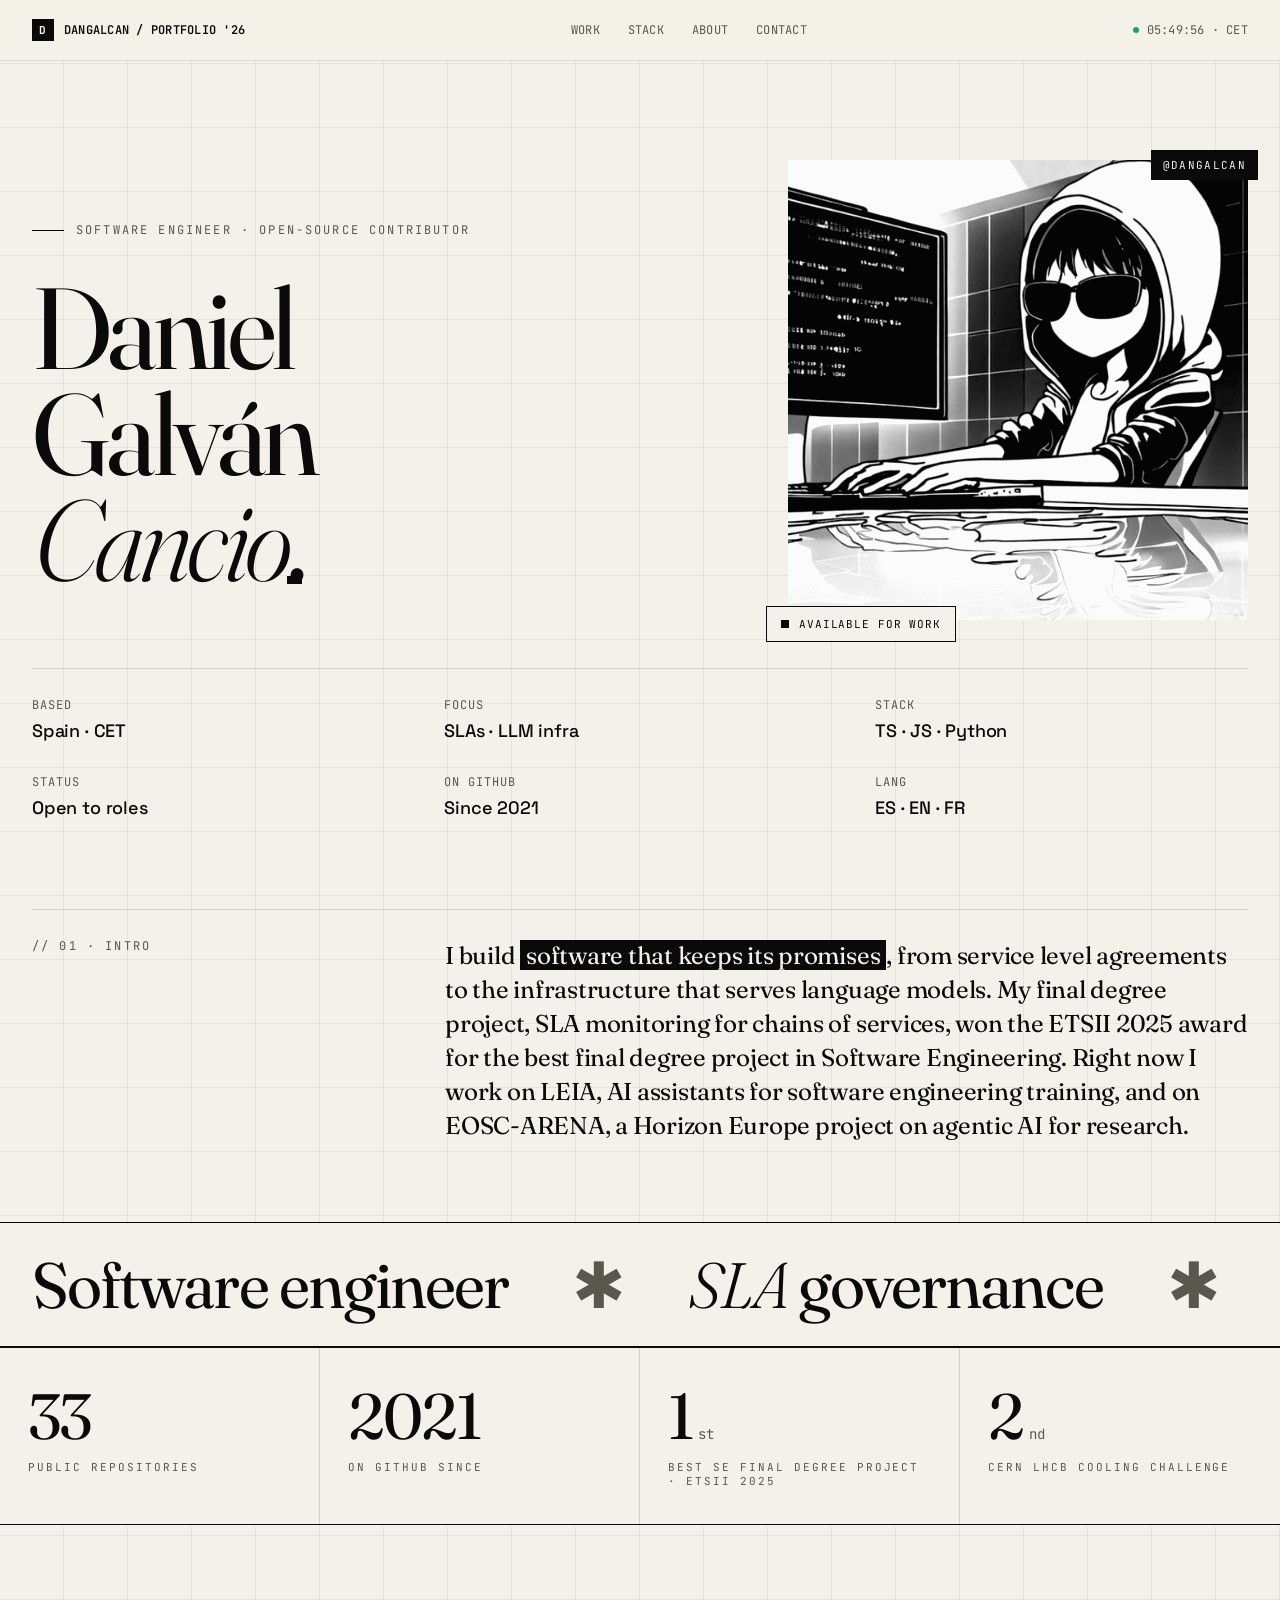
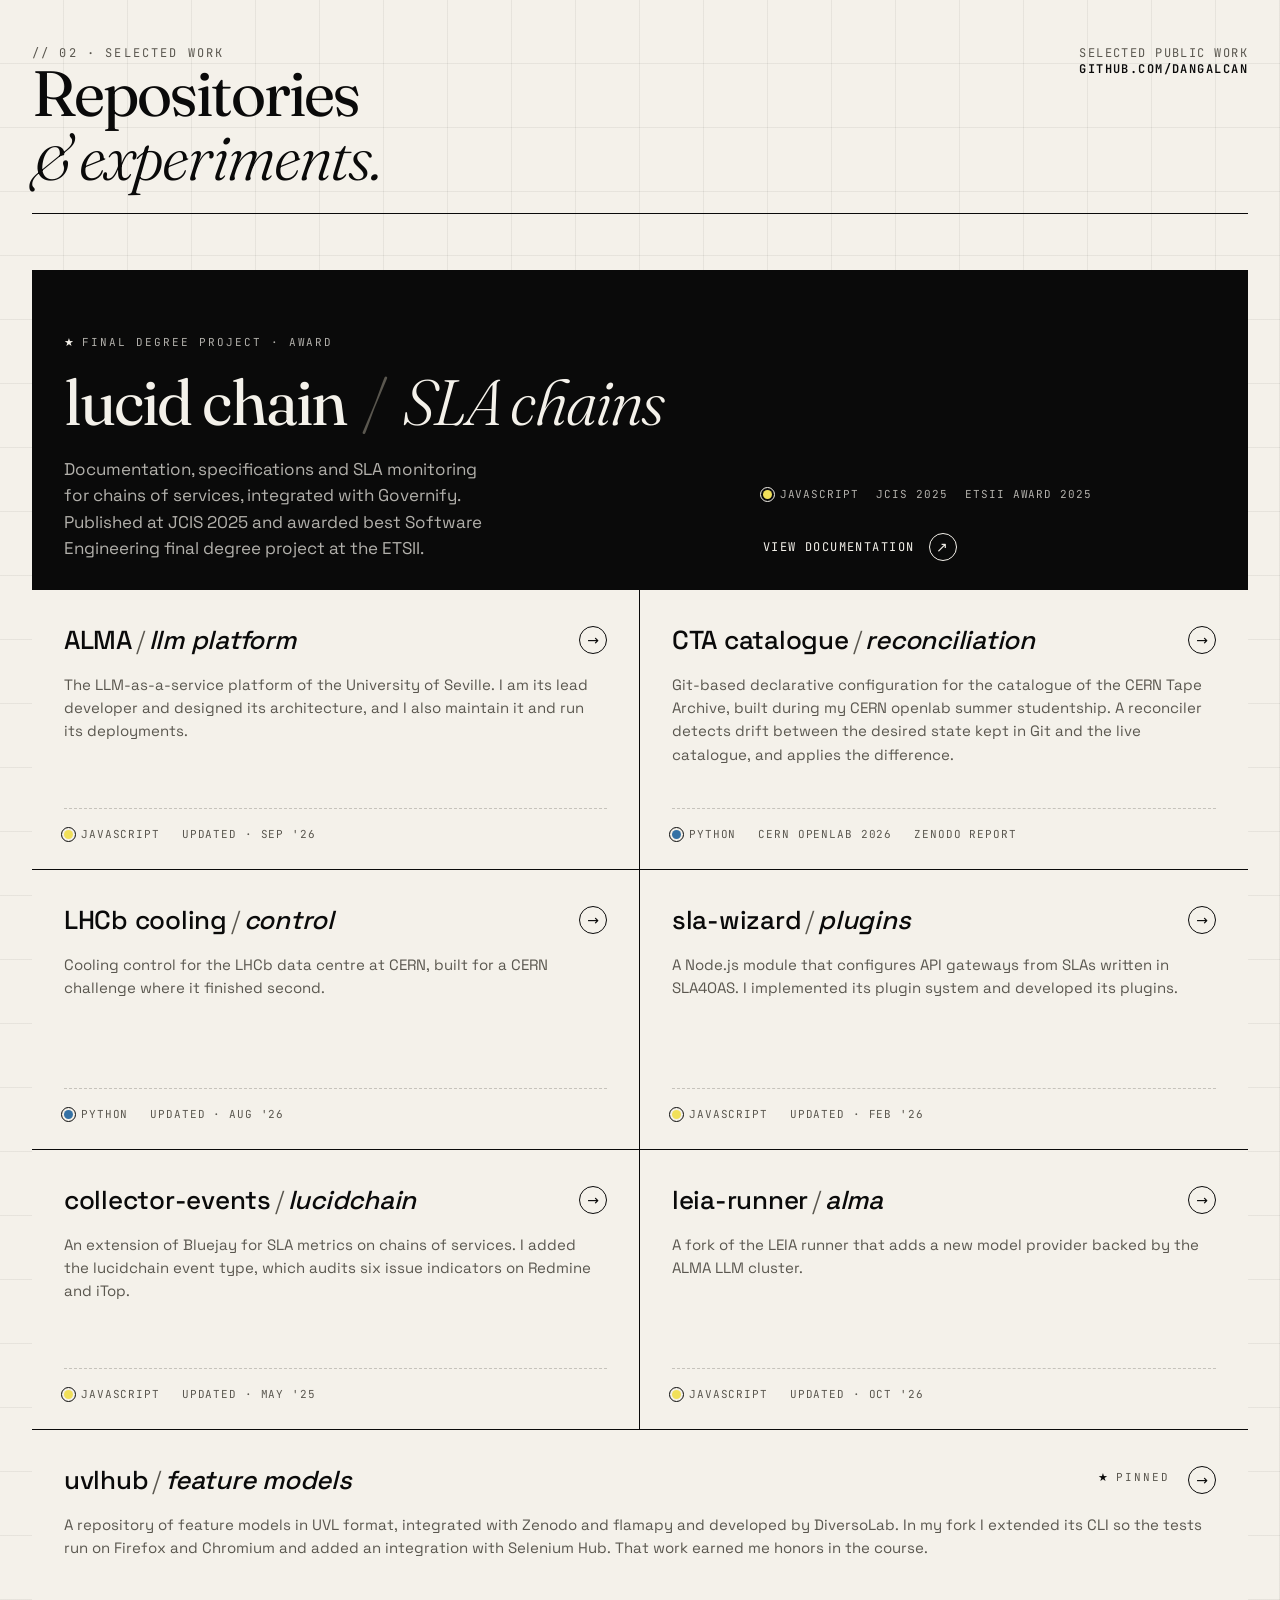
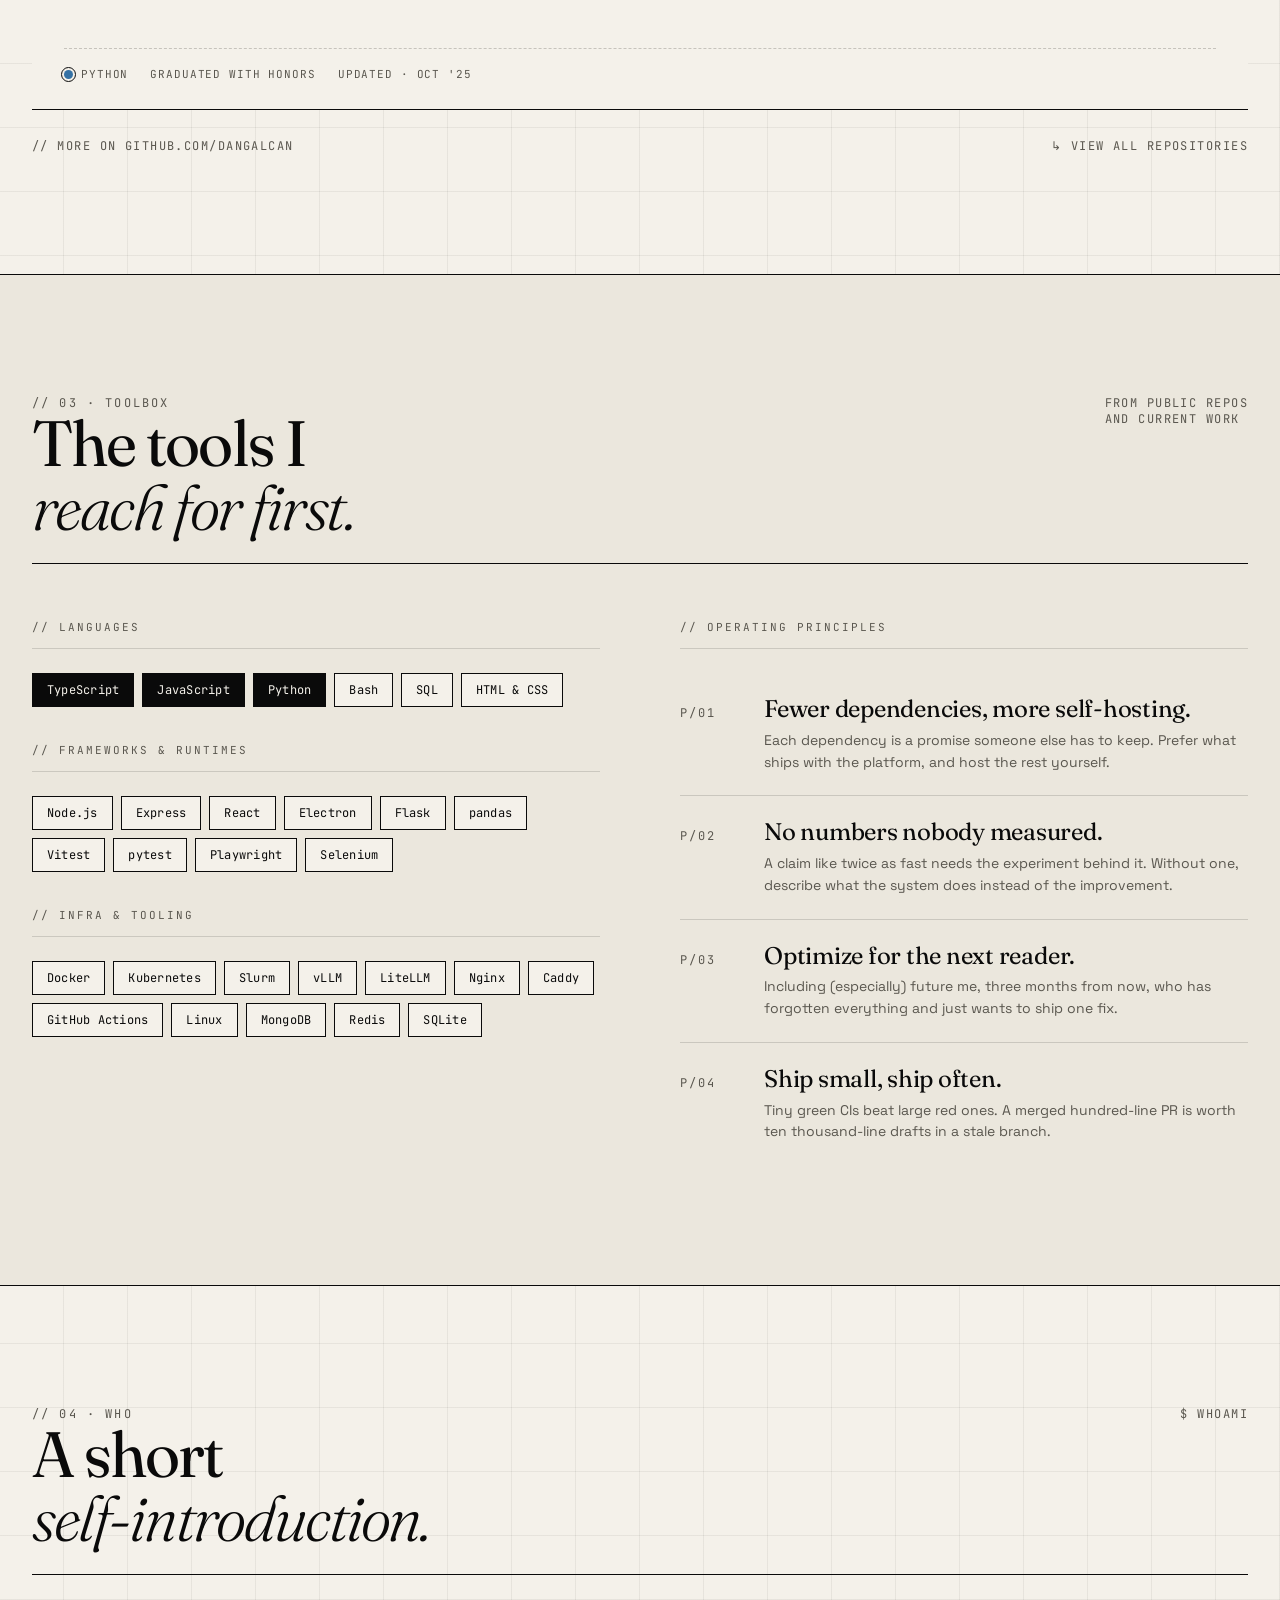
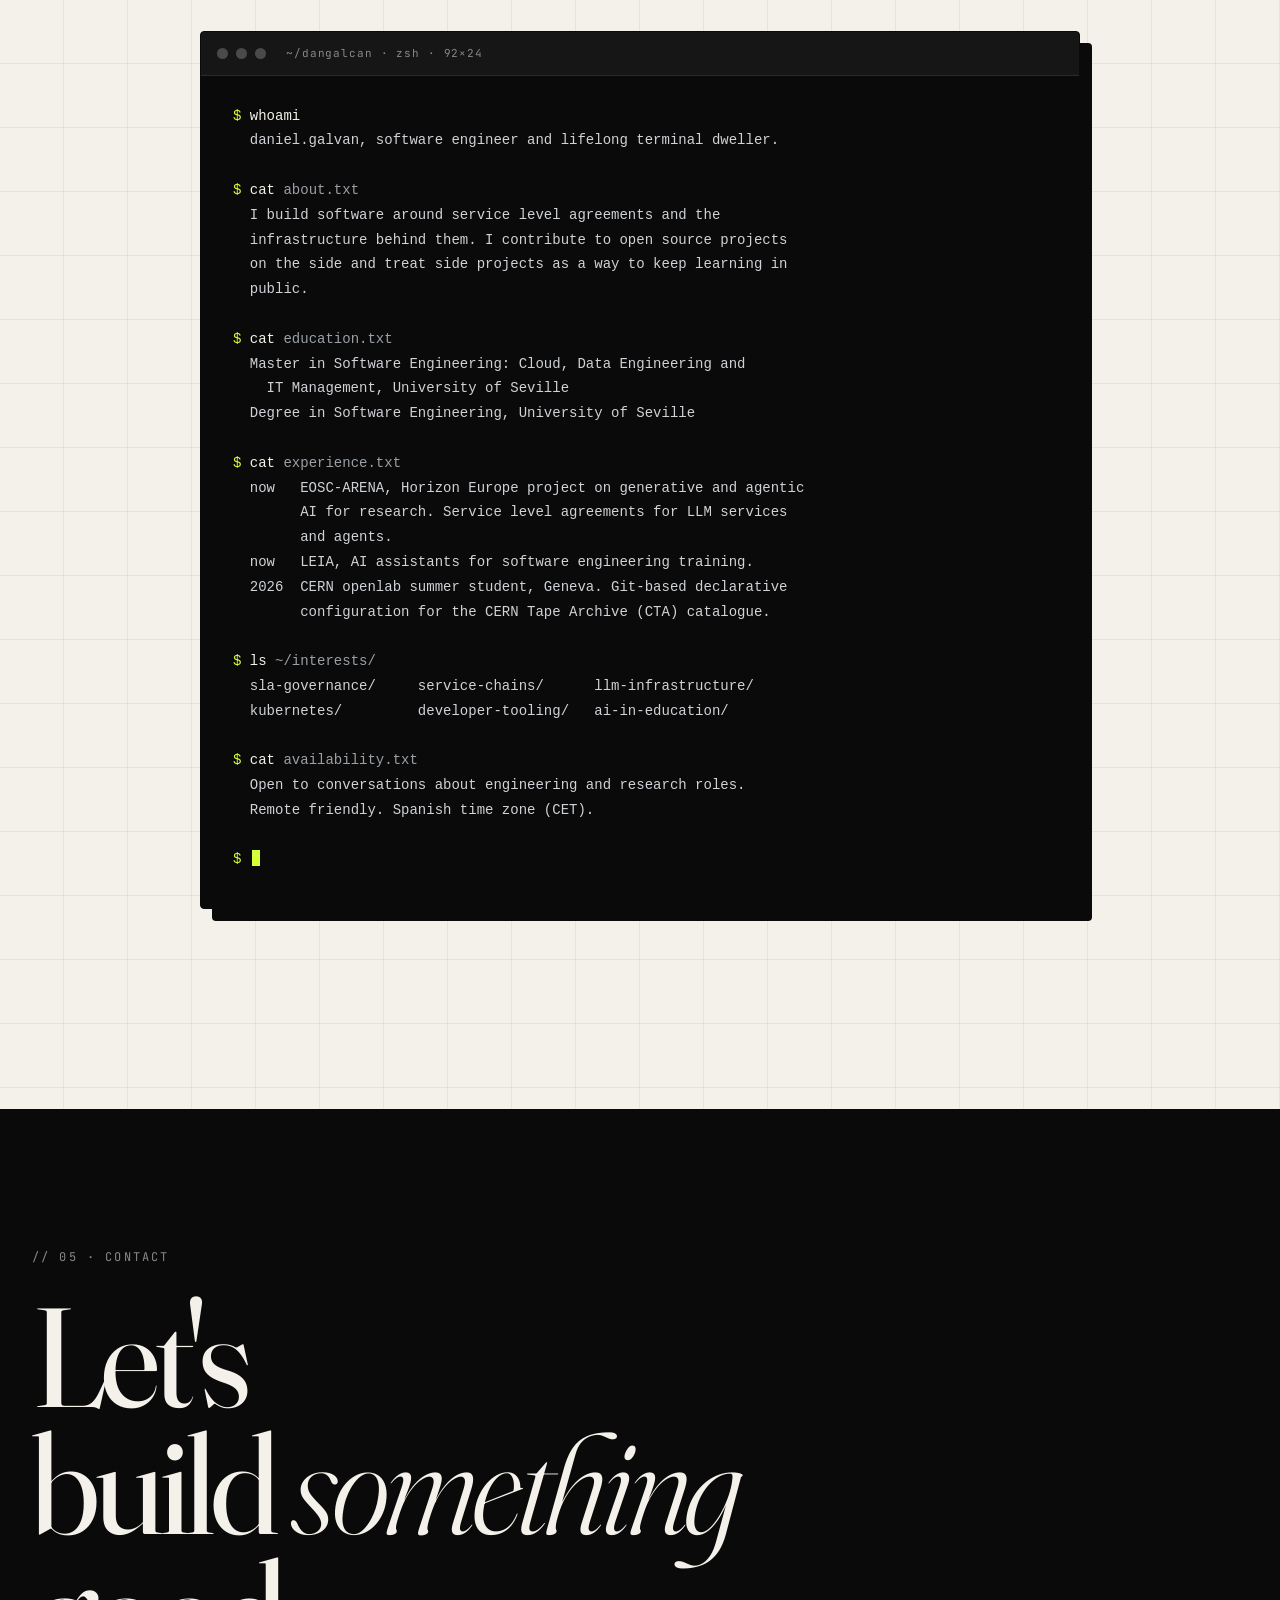
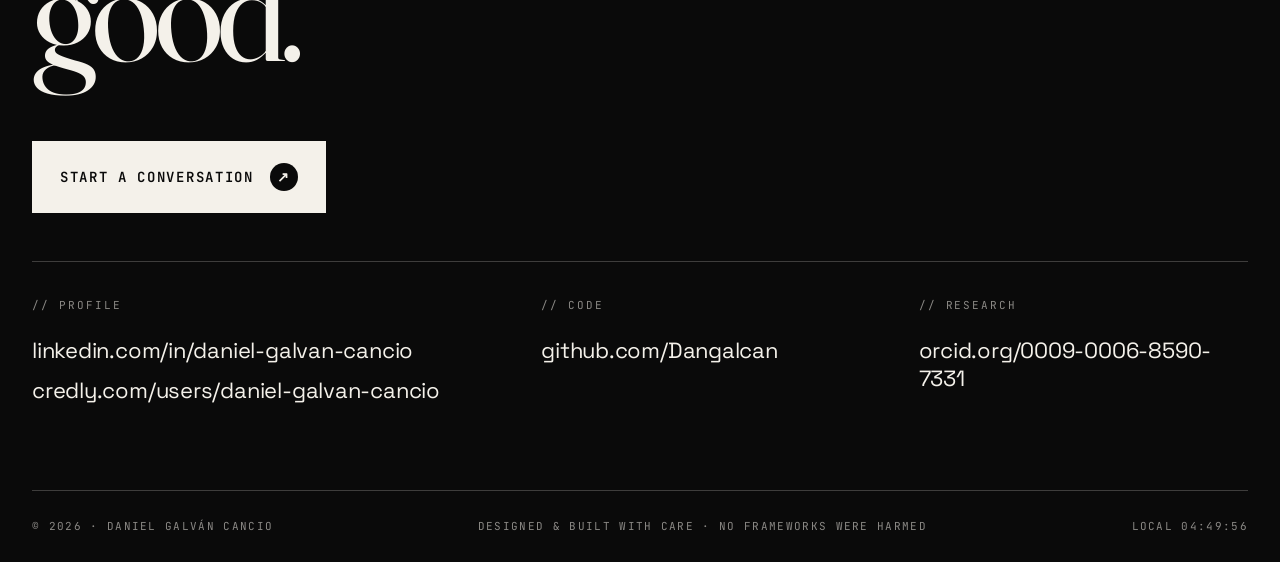
==== index.html @ e5674f2b "feat: add enhanced version" ====
<!doctype html>
<html lang="en">
<head>
  <meta charset="utf-8">
  <meta name="viewport" content="width=device-width, initial-scale=1">
  <title>Daniel Galván Cancio · Software engineer</title>
  <meta name="description" content="Daniel Galván Cancio, software engineer. SLA governance for chains of services, LLM infrastructure and developer tooling.">
  <meta name="theme-color" content="#f4f1ea">
  <meta property="og:type" content="website">
  <meta property="og:title" content="Daniel Galván Cancio · Software engineer">
  <meta property="og:description" content="SLA governance for chains of services, LLM infrastructure and developer tooling.">
  <link rel="icon" href="favicon.svg" type="image/svg+xml">
  <link rel="preload" href="assets/fonts/fraunces-var.woff2" as="font" type="font/woff2" crossorigin>
  <link rel="stylesheet" href="assets/css/tokens.css">
  <link rel="stylesheet" href="assets/css/base.css">
  <link rel="stylesheet" href="assets/css/components.css">
  <script src="assets/js/site.js" defer></script>
</head>
<body>

<!-- ========== TOP BAR ========== -->
<header class="topbar">
  <div class="topbar__brand">
    <span class="topbar__mark" aria-hidden="true">D</span>
    <span>DANGALCAN<span class="topbar__suffix">&nbsp;/&nbsp;PORTFOLIO&nbsp;'26</span></span>
  </div>
  <nav class="topbar__nav" aria-label="Sections">
    <a href="#work">Work</a>
    <a href="#stack">Stack</a>
    <a href="#about">About</a>
    <a href="#contact">Contact</a>
  </nav>
  <div class="topbar__clock">
    <span class="topbar__dot" aria-hidden="true"></span>
    <span data-clock="spain">--:--:-- · CET</span>
  </div>
</header>

<main>

<!-- ========== HERO ========== -->
<section class="hero">
  <div class="wrap">
    <div class="hero__grid">
      <div>
        <p class="hero__eyebrow label">Software engineer · open-source contributor</p>
        <h1 class="hero__title display">
          Daniel<br>
          Galván<br>
          <em>Cancio</em><span class="hero__stop">.</span>
        </h1>
      </div>

      <figure class="portrait">
        <div class="portrait__frame">
          <img src="assets/img/portrait.jpg" width="564" height="562" decoding="async"
               alt="Black and white illustration of a hooded coder in sunglasses typing at a terminal">
        </div>
        <span class="portrait__handle label">@DANGALCAN</span>
        <span class="portrait__status label">Available for work</span>
      </figure>
    </div>

    <dl class="hero__meta label">
      <div><dt>Based</dt><dd>Spain · CET</dd></div>
      <div><dt>Focus</dt><dd>SLAs · LLM infra</dd></div>
      <div><dt>Stack</dt><dd>TS · JS · Python</dd></div>
      <div><dt>Status</dt><dd>Open to roles</dd></div>
      <div><dt>On GitHub</dt><dd>Since 2021</dd></div>
      <div><dt>Lang</dt><dd>ES · EN · FR</dd></div>
    </dl>

    <div class="lede">
      <p class="label">// 01 · Intro</p>
      <p class="lede__text">
        I build <mark>software that keeps its promises</mark>, from service
        level agreements to the infrastructure that serves language models.
        My final degree project, SLA monitoring for chains of services, won
        the ETSII 2025 award for the best final degree project in Software
        Engineering. Right now I work on LEIA, AI assistants for software
        engineering training, and on EOSC-ARENA, a Horizon Europe project on
        agentic AI for research.
      </p>
    </div>
  </div>
</section>

<!-- ========== MARQUEE ========== -->
<div class="marquee display">
  <div class="marquee__track">
    <p class="marquee__group">
      <span class="marquee__item">Software engineer</span>
      <span class="marquee__item"><em>SLA</em> governance</span>
      <span class="marquee__item">service chains</span>
      <span class="marquee__item">LLM infrastructure</span>
      <span class="marquee__item"><em>Kubernetes</em></span>
      <span class="marquee__item">open source</span>
    </p>
  </div>
</div>

<!-- ========== STATS ========== -->
<section class="section section--flush" aria-label="In numbers">
  <dl class="stats">
    <div class="stats__item">
      <dt class="stats__label label">Public repositories</dt>
      <dd class="stats__value display">33</dd>
    </div>
    <div class="stats__item">
      <dt class="stats__label label">On GitHub since</dt>
      <dd class="stats__value display">2021</dd>
    </div>
    <div class="stats__item">
      <dt class="stats__label label">Best SE final degree project · ETSII 2025</dt>
      <dd class="stats__value display">1<span class="stats__unit">st</span></dd>
    </div>
    <div class="stats__item">
      <dt class="stats__label label">CERN LHCb cooling challenge</dt>
      <dd class="stats__value display">2<span class="stats__unit">nd</span></dd>
    </div>
  </dl>
</section>

<!-- ========== WORK ========== -->
<section class="section" id="work">
  <div class="wrap">
    <header class="section-head">
      <div>
        <p class="label">// 02 · Selected work</p>
        <h2 class="section-head__title display">Repositories<br><em>&amp; experiments.</em></h2>
      </div>
      <p class="section-head__aside label">
        Selected public work<br>
        <a href="https://github.com/Dangalcan">github.com/Dangalcan</a>
      </p>
    </header>

    <!-- Featured card. Same parts as a regular card, laid out in two columns. -->
    <article class="repo-card repo-card--featured">
      <div>
        <p class="repo-card__pin label">Final degree project · Award</p>
        <h3 class="repo-card__title display">
          <a href="https://lucidchain.github.io/docs/">lucid chain<span class="repo-card__slash"> / </span><em>SLA chains</em></a>
        </h3>
        <p class="repo-card__desc">
          Documentation, specifications and SLA monitoring for chains of
          services, integrated with Governify. Published at JCIS 2025 and
          awarded best Software Engineering final degree project at the ETSII.
        </p>
      </div>
      <div>
        <ul class="repo-card__meta label">
          <li class="repo-card__lang" data-lang="javascript">JavaScript</li>
          <li>JCIS 2025</li>
          <li>ETSII award 2025</li>
        </ul>
        <p class="repo-card__cta">View documentation <span class="repo-card__arrow" aria-hidden="true">↗</span></p>
      </div>
    </article>

    <!-- Regular cards. To add one, copy an <article> and change the link,
         the text, data-lang and the date. -->
    <div class="repo-grid">
      <article class="repo-card">
        <div class="repo-card__head">
          <h3 class="repo-card__title">
            <a href="https://github.com/alma-org">ALMA<span class="repo-card__slash">/</span><em>llm platform</em></a>
          </h3>
          <span class="repo-card__arrow" aria-hidden="true">→</span>
        </div>
        <p class="repo-card__desc">
          The LLM-as-a-service platform of the University of Seville. I am its
          lead developer and designed its architecture, and I also maintain it
          and run its deployments.
        </p>
        <ul class="repo-card__meta label">
          <li class="repo-card__lang" data-lang="javascript">JavaScript</li>
          <li>Updated · Sep '26</li>
        </ul>
      </article>

      <article class="repo-card">
        <div class="repo-card__head">
          <h3 class="repo-card__title">
            <a href="https://doi.org/10.5281/zenodo.22249599">CTA catalogue<span class="repo-card__slash">/</span><em>reconciliation</em></a>
          </h3>
          <span class="repo-card__arrow" aria-hidden="true">→</span>
        </div>
        <p class="repo-card__desc">
          Git-based declarative configuration for the catalogue of the CERN
          Tape Archive, built during my CERN openlab summer studentship. A
          reconciler detects drift between the desired state kept in Git and
          the live catalogue, and applies the difference.
        </p>
        <ul class="repo-card__meta label">
          <li class="repo-card__lang" data-lang="python">Python</li>
          <li>CERN openlab 2026</li>
          <li>Zenodo report</li>
        </ul>
      </article>

      <article class="repo-card">
        <div class="repo-card__head">
          <h3 class="repo-card__title">
            <a href="https://github.com/Dangalcan/LHCb-Data-Centre-Cooling-Control">LHCb cooling<span class="repo-card__slash">/</span><em>control</em></a>
          </h3>
          <span class="repo-card__arrow" aria-hidden="true">→</span>
        </div>
        <p class="repo-card__desc">
          Cooling control for the LHCb data centre at CERN, built for a CERN
          challenge where it finished second.
        </p>
        <ul class="repo-card__meta label">
          <li class="repo-card__lang" data-lang="python">Python</li>
          <li>Updated · Aug '26</li>
        </ul>
      </article>

      <article class="repo-card">
        <div class="repo-card__head">
          <h3 class="repo-card__title">
            <a href="https://github.com/Dangalcan/sla-wizard">sla-wizard<span class="repo-card__slash">/</span><em>plugins</em></a>
          </h3>
          <span class="repo-card__arrow" aria-hidden="true">→</span>
        </div>
        <p class="repo-card__desc">
          A Node.js module that configures API gateways from SLAs written in
          SLA4OAS. I implemented its plugin system and developed its plugins.
        </p>
        <ul class="repo-card__meta label">
          <li class="repo-card__lang" data-lang="javascript">JavaScript</li>
          <li>Updated · Feb '26</li>
        </ul>
      </article>

      <article class="repo-card">
        <div class="repo-card__head">
          <h3 class="repo-card__title">
            <a href="https://github.com/Dangalcan/collector-events">collector-events<span class="repo-card__slash">/</span><em>lucidchain</em></a>
          </h3>
          <span class="repo-card__arrow" aria-hidden="true">→</span>
        </div>
        <p class="repo-card__desc">
          An extension of Bluejay for SLA metrics on chains of services. I
          added the lucidchain event type, which audits six issue indicators
          on Redmine and iTop.
        </p>
        <ul class="repo-card__meta label">
          <li class="repo-card__lang" data-lang="javascript">JavaScript</li>
          <li>Updated · May '25</li>
        </ul>
      </article>

      <article class="repo-card">
        <div class="repo-card__head">
          <h3 class="repo-card__title">
            <a href="https://github.com/Dangalcan/leia-runner">leia-runner<span class="repo-card__slash">/</span><em>alma</em></a>
          </h3>
          <span class="repo-card__arrow" aria-hidden="true">→</span>
        </div>
        <p class="repo-card__desc">
          A fork of the LEIA runner that adds a new model provider backed by
          the ALMA LLM cluster.
        </p>
        <ul class="repo-card__meta label">
          <li class="repo-card__lang" data-lang="javascript">JavaScript</li>
          <li>Updated · Oct '26</li>
        </ul>
      </article>

      <article class="repo-card">
        <div class="repo-card__head">
          <h3 class="repo-card__title">
            <a href="https://github.com/Dangalcan/uvlhub">uvlhub<span class="repo-card__slash">/</span><em>feature models</em></a>
          </h3>
          <span class="repo-card__pin label">Pinned</span>
          <span class="repo-card__arrow" aria-hidden="true">→</span>
        </div>
        <p class="repo-card__desc">
          A repository of feature models in UVL format, integrated with Zenodo
          and flamapy and developed by DiversoLab. In my fork I extended its CLI
          so the tests run on Firefox and Chromium and added an integration with
          Selenium Hub. That work earned me honors in the course.
        </p>
        <ul class="repo-card__meta label">
          <li class="repo-card__lang" data-lang="python">Python</li>
          <li>Graduated with honors</li>
          <li>Updated · Oct '25</li>
        </ul>
      </article>
    </div>

    <p class="work-foot label">
      <span>// More on github.com/Dangalcan</span>
      <a href="https://github.com/Dangalcan?tab=repositories">↳ View all repositories</a>
    </p>
  </div>
</section>

<!-- ========== STACK ========== -->
<section class="section section--alt" id="stack">
  <div class="wrap">
    <header class="section-head">
      <div>
        <p class="label">// 03 · Toolbox</p>
        <h2 class="section-head__title display">The tools I<br><em>reach for first.</em></h2>
      </div>
      <p class="section-head__aside label">From public repos<br>and current work</p>
    </header>

    <div class="stack">
      <div>
        <h3 class="stack__heading label">// Languages</h3>
        <ul class="chips">
          <li class="chip chip--solid">TypeScript</li>
          <li class="chip chip--solid">JavaScript</li>
          <li class="chip chip--solid">Python</li>
          <li class="chip">Bash</li>
          <li class="chip">SQL</li>
          <li class="chip">HTML &amp; CSS</li>
        </ul>

        <h3 class="stack__heading label">// Frameworks &amp; runtimes</h3>
        <ul class="chips">
          <li class="chip">Node.js</li>
          <li class="chip">Express</li>
          <li class="chip">React</li>
          <li class="chip">Electron</li>
          <li class="chip">Flask</li>
          <li class="chip">pandas</li>
          <li class="chip">Vitest</li>
          <li class="chip">pytest</li>
          <li class="chip">Playwright</li>
          <li class="chip">Selenium</li>
        </ul>

        <h3 class="stack__heading label">// Infra &amp; tooling</h3>
        <ul class="chips">
          <li class="chip">Docker</li>
          <li class="chip">Kubernetes</li>
          <li class="chip">Slurm</li>
          <li class="chip">vLLM</li>
          <li class="chip">LiteLLM</li>
          <li class="chip">Nginx</li>
          <li class="chip">Caddy</li>
          <li class="chip">GitHub Actions</li>
          <li class="chip">Linux</li>
          <li class="chip">MongoDB</li>
          <li class="chip">Redis</li>
          <li class="chip">SQLite</li>
        </ul>
      </div>

      <div>
        <h3 class="stack__heading label">// Operating principles</h3>
        <ol>
          <li class="principle">
            <span class="principle__num label" aria-hidden="true">P/01</span>
            <div>
              <h4 class="principle__title display">Fewer dependencies, more self-hosting.</h4>
              <p class="principle__text">Each dependency is a promise someone else has to keep. Prefer what ships with the platform, and host the rest yourself.</p>
            </div>
          </li>
          <li class="principle">
            <span class="principle__num label" aria-hidden="true">P/02</span>
            <div>
              <h4 class="principle__title display">No numbers nobody measured.</h4>
              <p class="principle__text">A claim like twice as fast needs the experiment behind it. Without one, describe what the system does instead of the improvement.</p>
            </div>
          </li>
          <li class="principle">
            <span class="principle__num label" aria-hidden="true">P/03</span>
            <div>
              <h4 class="principle__title display">Optimize for the next reader.</h4>
              <p class="principle__text">Including (especially) future me, three months from now, who has forgotten everything and just wants to ship one fix.</p>
            </div>
          </li>
          <li class="principle">
            <span class="principle__num label" aria-hidden="true">P/04</span>
            <div>
              <h4 class="principle__title display">Ship small, ship often.</h4>
              <p class="principle__text">Tiny green CIs beat large red ones. A merged hundred-line PR is worth ten thousand-line drafts in a stale branch.</p>
            </div>
          </li>
        </ol>
      </div>
    </div>
  </div>
</section>

<!-- ========== ABOUT (terminal) ========== -->
<section class="section" id="about">
  <div class="wrap">
    <header class="section-head">
      <div>
        <p class="label">// 04 · Who</p>
        <h2 class="section-head__title display">A short<br><em>self-introduction.</em></h2>
      </div>
      <p class="section-head__aside label">$ whoami</p>
    </header>

    <figure class="terminal">
      <div class="terminal__bar" aria-hidden="true">
        <span class="terminal__dot"></span><span class="terminal__dot"></span><span class="terminal__dot"></span>
        <span class="terminal__title">~/dangalcan · zsh · 92×24</span>
      </div>
      <!-- Whitespace inside <pre> is shown as is. -->
      <pre class="terminal__body"><code><span class="terminal__prompt">$</span> <span class="terminal__cmd">whoami</span>
  daniel.galvan, software engineer and lifelong terminal dweller.

<span class="terminal__prompt">$</span> <span class="terminal__cmd">cat</span> <span class="terminal__arg">about.txt</span>
  I build software around service level agreements and the
  infrastructure behind them. I contribute to open source projects
  on the side and treat side projects as a way to keep learning in
  public.

<span class="terminal__prompt">$</span> <span class="terminal__cmd">cat</span> <span class="terminal__arg">education.txt</span>
  Master in Software Engineering: Cloud, Data Engineering and
    IT Management, University of Seville
  Degree in Software Engineering, University of Seville

<span class="terminal__prompt">$</span> <span class="terminal__cmd">cat</span> <span class="terminal__arg">experience.txt</span>
  now   EOSC-ARENA, Horizon Europe project on generative and agentic
        AI for research. Service level agreements for LLM services
        and agents.
  now   LEIA, AI assistants for software engineering training.
  2026  CERN openlab summer student, Geneva. Git-based declarative
        configuration for the CERN Tape Archive (CTA) catalogue.

<span class="terminal__prompt">$</span> <span class="terminal__cmd">ls</span> <span class="terminal__arg">~/interests/</span>
  sla-governance/     service-chains/      llm-infrastructure/
  kubernetes/         developer-tooling/   ai-in-education/

<span class="terminal__prompt">$</span> <span class="terminal__cmd">cat</span> <span class="terminal__arg">availability.txt</span>
  Open to conversations about engineering and research roles.
  Remote friendly. Spanish time zone (CET).

<span class="terminal__prompt">$</span> <span class="terminal__cursor"></span></code></pre>
    </figure>
  </div>
</section>

<!-- ========== CONTACT ========== -->
<section class="contact" id="contact">
  <div class="wrap">
    <p class="contact__label label">// 05 · Contact</p>
    <h2 class="contact__title display">Let's<br>build <em>something</em><br>good.</h2>

    <a class="contact__cta" href="https://www.linkedin.com/in/daniel-galvan-cancio/">
      Start a conversation
      <span class="contact__arrow" aria-hidden="true">↗</span>
    </a>

    <div class="contact__links">
      <div>
        <h3 class="contact__heading label">// Profile</h3>
        <ul>
          <li><a href="https://www.linkedin.com/in/daniel-galvan-cancio/">linkedin.com/in/daniel-galvan-cancio</a></li>
          <li><a href="https://www.credly.com/users/daniel-galvan-cancio">credly.com/users/daniel-galvan-cancio</a></li>
        </ul>
      </div>
      <div>
        <h3 class="contact__heading label">// Code</h3>
        <ul>
          <li><a href="https://github.com/Dangalcan">github.com/Dangalcan</a></li>
        </ul>
      </div>
      <div>
        <h3 class="contact__heading label">// Research</h3>
        <ul>
          <li><a href="https://orcid.org/0009-0006-8590-7331">orcid.org/0009-0006-8590-7331</a></li>
        </ul>
      </div>
    </div>

    <footer class="footer label">
      <span>© 2026 · Daniel Galván Cancio</span>
      <span>Designed &amp; built with care · No frameworks were harmed</span>
      <span data-clock="local">--:--:--</span>
    </footer>
  </div>
</section>

</main>

</body>
</html>
---- assets/css/tokens.css ----
/* Design tokens: fonts, palette, type scale and layout.
   To change how the page looks, start here. Components only read these
   properties, so a value changed here changes everywhere it is used. */

/* Cascade order for the whole site. Later layers win regardless of
   selector specificity, so components never need !important. */
@layer tokens, base, components, utilities;

/* ---------- fonts (vendored, latin subset, SIL OFL 1.1) ---------- */
@font-face {
  font-family: "Space Grotesk";
  src: url("../fonts/space-grotesk-var.woff2") format("woff2");
  font-weight: 300 700;
  font-style: normal;
  font-display: swap;
}
@font-face {
  font-family: "JetBrains Mono";
  src: url("../fonts/jetbrains-mono-var.woff2") format("woff2");
  font-weight: 100 800;
  font-style: normal;
  font-display: swap;
}
@font-face {
  font-family: "Fraunces";
  src: url("../fonts/fraunces-var.woff2") format("woff2");
  font-weight: 100 900;
  font-style: normal;
  font-display: swap;
}
/* A real italic, so <em> in display text is not a slanted copy of the roman.
   Drop this block to go back to the browser's synthetic oblique. */
@font-face {
  font-family: "Fraunces";
  src: url("../fonts/fraunces-var-italic.woff2") format("woff2");
  font-weight: 100 900;
  font-style: italic;
  font-display: swap;
}

@layer tokens {
  :root {
    /* palette */
    --ink: #0a0a0a;
    --paper: #f4f1ea;
    --paper-2: #ebe7dd;
    --muted: #5a574f;
    --accent: #d6ff3a;  /* high-vis, used sparingly */
    --live: #1aa657;    /* the "online" dot in the top bar */

    /* tones derived from the palette */
    --grid: color-mix(in oklab, var(--ink) 6%, transparent);
    --rule-faint: color-mix(in oklab, var(--ink) 10%, transparent);
    --rule-soft: color-mix(in oklab, var(--ink) 14%, transparent);
    --on-ink-rule: color-mix(in oklab, var(--paper) 22%, transparent);
    --on-ink-muted: color-mix(in oklab, var(--paper) 55%, transparent);
    --on-ink-soft: color-mix(in oklab, var(--paper) 72%, transparent);

    /* terminal panel */
    --term-bar: #161616;
    --term-border: #2a2a2a;
    --term-dot: #4a4a4a;
    --term-title: #888;
    --term-arg: #9aa0a6;
    --term-out: #cfd2d6;

    /* type */
    --sans: "Space Grotesk", system-ui, sans-serif;
    --mono: "JetBrains Mono", ui-monospace, monospace;
    --serif: "Fraunces", "Times New Roman", serif;
    --fs-mono-xs: 11px;
    --fs-mono-sm: 12px;
    --track-xs: 0.02em;
    --track-sm: 0.08em;
    --track-md: 0.12em;
    --track-lg: 0.18em;

    /* layout. The main breakpoint is 900px, where components switch to
       their desktop layout with @media (width > 900px). Custom media queries
       are not supported natively yet, so the number is repeated there. The
       only other one is 480px, for the top bar's brand suffix. */
    --page-max: 1280px;
    --gutter: clamp(20px, 5vw, 32px);
    --section-pad: 80px;
    --topbar-offset: 40px;  /* extra scroll on anchor jumps so the two-row bar on phones covers nothing */
  }

  @media (width > 900px) {
    :root {
      --section-pad: 120px;
      --topbar-offset: 0px;  /* the 120px section padding already clears the bar */
    }
  }
}
---- assets/css/base.css ----
/* Reset, page background and the primitives every section reuses.
   Nothing here knows about a specific section; that lives in components.css. */

@layer base {
  *,
  *::before,
  *::after {
    box-sizing: border-box;
    margin: 0;
    padding: 0;
  }

  html {
    scroll-padding-top: var(--topbar-offset);
  }

  body {
    background-color: var(--paper);
    background-image:
      linear-gradient(var(--grid) 1px, transparent 1px),
      linear-gradient(90deg, var(--grid) 1px, transparent 1px);
    background-size: 64px 64px;
    background-position: -1px -1px;
    color: var(--ink);
    font-family: var(--sans);
    -webkit-font-smoothing: antialiased;
    -moz-osx-font-smoothing: grayscale;
    overflow-x: clip;
  }

  ::selection {
    background: var(--ink);
    color: var(--paper);
  }

  a {
    color: inherit;
    text-decoration: none;
  }

  :focus-visible {
    outline: 2px solid currentColor;
    outline-offset: 3px;
  }

  /* Headings carry structure only; how they look comes from their class. */
  h1, h2, h3, h4, h5, h6 {
    font-size: inherit;
    font-weight: inherit;
  }

  ul, ol {
    list-style: none;
  }

  img {
    display: block;
    max-width: 100%;
  }

  pre {
    font: inherit;
  }

  /* ---------- primitives ---------- */

  .wrap {
    max-width: var(--page-max);
    margin-inline: auto;
    padding-inline: var(--gutter);
  }

  .section {
    position: relative;
    padding-block: var(--section-pad);
  }
  .section--flush {
    padding-block: 0;
  }
  .section--alt {
    background: var(--paper-2);
    border-block: 1px solid var(--ink);
  }

  /* The small mono caption used for eyebrows, numbers, meta rows and footers.
     Components adjust size or tracking on top of it. */
  .label {
    font-family: var(--mono);
    font-size: var(--fs-mono-sm);
    text-transform: uppercase;
    letter-spacing: var(--track-lg);
    color: var(--muted);
  }

  /* The serif display face. <em> inside it turns into the light italic. */
  .display {
    font-family: var(--serif);
    font-weight: 400;
    letter-spacing: -0.03em;
    line-height: 1;
  }
  .display em {
    font-style: italic;
    font-weight: 300;
  }
}

@layer utilities {
  /* Added by site.js only when motion is allowed, so without JavaScript
     nothing starts hidden. It is an animation rather than a transition so it
     does not replace the element's own transitions (the card hover). */
  .reveal:not(.is-visible) {
    opacity: 0;
    translate: 0 24px;
  }
  .reveal.is-visible {
    animation: reveal 0.8s ease both;
  }

  @keyframes reveal {
    from {
      opacity: 0;
      translate: 0 24px;
    }
  }

  /* Every animation runs once, instantly, and lands on its final frame.
     Being in the last layer, this beats the components without !important. */
  @media (prefers-reduced-motion: reduce) {
    *,
    *::before,
    *::after {
      animation-duration: 0.01ms;
      animation-iteration-count: 1;
      transition-duration: 0.01ms;
    }
  }
}
---- assets/css/components.css ----
/* One block per area of the page, in the order they appear in index.html.
   Class names are BEM (block__element--modifier). Styles are mobile first,
   and each block carries its own desktop rules in a nested @media. */

@layer components {
  /* ========== top bar ========== */
  .topbar {
    position: fixed;
    inset: 0 0 auto;
    z-index: 50;
    display: grid;
    grid-template-columns: 1fr auto;
    grid-template-areas:
      "brand clock"
      "nav   nav";
    align-items: center;
    gap: 10px 16px;
    padding: 14px var(--gutter);
    background: color-mix(in oklab, var(--paper) 82%, transparent);
    backdrop-filter: blur(10px);
    -webkit-backdrop-filter: blur(10px);
    border-bottom: 1px solid var(--rule-faint);
    font-family: var(--mono);
    font-size: var(--fs-mono-sm);
    letter-spacing: var(--track-xs);

    @media (width > 900px) {
      display: flex;
      justify-content: space-between;
      padding-block: 18px;
    }
  }

  .topbar__brand {
    grid-area: brand;
    display: flex;
    align-items: center;
    gap: 10px;
    font-weight: 600;
  }

  /* "/ PORTFOLIO '26" only fits next to the clock from 480px up. */
  .topbar__suffix {
    display: none;

    @media (width > 480px) {
      display: inline;
    }
  }

  .topbar__mark {
    display: grid;
    place-items: center;
    width: 22px;
    height: 22px;
    background: var(--ink);
    color: var(--paper);
    font-size: var(--fs-mono-xs);
    font-weight: 700;
  }

  /* On phones the links drop to a second row instead of disappearing. */
  .topbar__nav {
    grid-area: nav;
    display: flex;
    gap: 28px;
    overflow-x: auto;
    scrollbar-width: none;
    text-transform: uppercase;

    a {
      position: relative;
      padding: 4px 0;
      color: var(--muted);
      white-space: nowrap;
      transition: color 0.2s ease;
    }
    a::after {
      content: "";
      position: absolute;
      left: 0;
      bottom: 0;
      width: 0;
      height: 1px;
      background: var(--ink);
      transition: width 0.25s ease;
    }
    a:hover {
      color: var(--ink);
    }
    a:hover::after {
      width: 100%;
    }
  }

  .topbar__clock {
    grid-area: clock;
    display: flex;
    white-space: nowrap;
    align-items: center;
    gap: 8px;
    color: var(--muted);
  }

  .topbar__dot {
    width: 6px;
    height: 6px;
    border-radius: 50%;
    background: var(--live);
    animation: pulse 2s infinite;
  }

  @keyframes pulse {
    0% { box-shadow: 0 0 0 0 color-mix(in srgb, var(--live) 60%, transparent); }
    70% { box-shadow: 0 0 0 8px transparent; }
    100% { box-shadow: 0 0 0 0 transparent; }
  }

  /* ========== hero ========== */
  .hero {
    padding: 160px 0 80px;
  }

  .hero__grid {
    display: grid;
    grid-template-columns: minmax(0, 1fr);
    gap: 48px;
    align-items: end;

    @media (width > 900px) {
      grid-template-columns: minmax(0, 1.2fr) minmax(0, 1fr);
      gap: 64px;
    }
  }

  .hero__eyebrow {
    display: flex;
    align-items: center;
    gap: 12px;
    margin-bottom: 36px;
  }
  .hero__eyebrow::before {
    content: "";
    width: 32px;
    height: 1px;
    background: var(--ink);
  }

  .hero__title {
    margin-bottom: 28px;
    font-size: clamp(64px, 9vw, 148px);
    line-height: 0.92;
    letter-spacing: -0.04em;
  }

  /* The full stop after the name, with a bar that swipes in under it. */
  .hero__stop {
    position: relative;
    display: inline-block;
  }
  .hero__stop::after {
    content: "";
    position: absolute;
    left: 0;
    right: 0;
    bottom: 8px;
    z-index: -1;
    height: 8px;
    background: var(--ink);
    transform: scaleX(0);
    transform-origin: left;
    animation: swipe 1.1s cubic-bezier(0.7, 0.2, 0.2, 1) 0.4s forwards;
  }

  @keyframes swipe {
    to { transform: scaleX(1); }
  }

  .hero__meta {
    display: grid;
    grid-template-columns: repeat(2, minmax(0, 1fr));
    gap: 20px;
    margin-top: 48px;
    padding-top: 28px;
    border-top: 1px solid var(--rule-soft);
    letter-spacing: var(--track-sm);

    dd {
      margin-top: 6px;
      color: var(--ink);
      font-family: var(--sans);
      font-size: 18px;
      font-weight: 500;
      text-transform: none;
      letter-spacing: -0.01em;
    }

    @media (width > 900px) {
      grid-template-columns: repeat(3, auto);
      gap: 32px 56px;
    }
  }

  /* ========== portrait ========== */
  .portrait {
    position: relative;
    width: 100%;
    max-width: 320px;
    aspect-ratio: 1 / 1;
    justify-self: start;

    @media (width > 900px) {
      max-width: 460px;
      justify-self: end;
    }
  }

  .portrait__frame {
    position: absolute;
    inset: 0;
    overflow: hidden;
    background: var(--ink);
    filter: contrast(1.05);

    img {
      width: 100%;
      height: 100%;
      object-fit: cover;
      filter: grayscale(1) contrast(1.15);
      mix-blend-mode: screen;
      opacity: 0.96;
    }
  }

  .portrait__handle {
    position: absolute;
    top: -10px;
    right: -10px;
    padding: 8px 12px;
    background: var(--ink);
    color: var(--paper);
    font-size: var(--fs-mono-xs);
    letter-spacing: var(--track-md);
  }

  .portrait__status {
    position: absolute;
    bottom: -22px;
    left: -16px;
    display: flex;
    align-items: center;
    gap: 10px;
    padding: 10px 14px;
    background: var(--paper);
    border: 1px solid var(--ink);
    color: var(--ink);
    font-size: var(--fs-mono-xs);
    letter-spacing: var(--track-sm);

    @media (width > 900px) {
      left: -22px;
    }
  }
  .portrait__status::before {
    content: "";
    width: 8px;
    height: 8px;
    background: var(--ink);
  }

  /* ========== lede ========== */
  .lede {
    display: grid;
    grid-template-columns: minmax(0, 1fr);
    gap: 16px;
    align-items: start;
    margin-top: 90px;
    padding-top: 28px;
    border-top: 1px solid var(--rule-soft);

    @media (width > 900px) {
      grid-template-columns: minmax(0, 1fr) minmax(0, 2.2fr);
      gap: 48px;
    }
  }

  .lede__text {
    font-family: var(--serif);
    font-size: clamp(20px, 1.9vw, 28px);
    line-height: 1.4;
    letter-spacing: -0.01em;
    text-wrap: pretty;

    mark {
      padding: 0 6px;
      -webkit-box-decoration-break: clone;
      box-decoration-break: clone;
      background: var(--ink);
      color: var(--paper);
    }
  }

  /* ========== marquee ========== */
  /* index.html holds one copy of the topics. site.js clones it (hidden from
     screen readers) and starts the scroll, so without JavaScript the strip
     simply sits still. */
  .marquee {
    overflow: hidden;
    padding: 22px 0;
    background: var(--paper);
    border-block: 1px solid var(--ink);
    font-size: clamp(36px, 5vw, 72px);
    line-height: normal;
    white-space: nowrap;
  }

  .marquee__track {
    display: flex;
    width: max-content;
  }
  .marquee__track.is-running {
    animation: marquee 38s linear infinite;
  }

  .marquee__group {
    display: flex;
  }

  .marquee__item {
    padding-left: 32px;
  }
  .marquee__item::after {
    content: "✱";
    content: "✱" / "";
    margin: 0 32px 0 64px;
    color: var(--muted);
    font-style: normal;
  }

  @keyframes marquee {
    from { transform: translateX(0); }
    to { transform: translateX(-50%); }
  }

  /* ========== stats strip ========== */
  .stats {
    display: grid;
    grid-template-columns: repeat(2, minmax(0, 1fr));
    border-block: 1px solid var(--ink);

    @media (width > 900px) {
      grid-template-columns: repeat(4, minmax(0, 1fr));
    }
  }

  /* <dt> comes first in the markup for screen readers; column-reverse puts
     the big number on top. */
  .stats__item {
    display: flex;
    flex-direction: column-reverse;
    justify-content: flex-end;
    gap: 12px;
    padding: 36px 28px;
    background: var(--paper);
    border-right: 1px solid var(--rule-soft);

    &:nth-child(2n) {
      border-right: none;
    }

    @media (width > 900px) {
      &:nth-child(2n) {
        border-right: 1px solid var(--rule-soft);
      }
      &:last-child {
        border-right: none;
      }
    }
  }

  .stats__label {
    font-size: var(--fs-mono-xs);
  }

  .stats__value {
    display: flex;
    align-items: baseline;
    gap: 6px;
    font-size: clamp(48px, 5vw, 72px);
  }

  .stats__unit {
    color: var(--muted);
    font-family: var(--mono);
    font-size: 14px;
    letter-spacing: 0;
  }

  /* ========== section heading ========== */
  .section-head {
    display: flex;
    flex-wrap: wrap;
    align-items: baseline;
    justify-content: space-between;
    gap: 16px 32px;
    margin-bottom: 56px;
    padding-bottom: 24px;
    border-bottom: 1px solid var(--ink);
  }

  .section-head__title {
    font-size: clamp(40px, 5vw, 72px);
  }

  .section-head__aside {
    letter-spacing: var(--track-md);

    a {
      color: var(--ink);
      font-weight: 600;
    }
    a:hover {
      text-decoration: underline;
    }
  }

  /* ========== repository cards ========== */
  /* Hover and the featured card invert the colours by swapping these three
     local properties. Children only read them, so no child needs its own
     :hover rule. */
  .repo-card {
    --card-bg: var(--paper);
    --card-fg: var(--ink);
    --card-muted: var(--muted);

    position: relative;
    display: flex;
    flex-direction: column;
    gap: 18px;
    min-height: 280px;
    padding: 28px 20px 24px;
    background: var(--card-bg);
    color: var(--card-fg);
    border-bottom: 1px solid var(--ink);
    transition: background-color 0.25s ease, color 0.25s ease;

    @media (width > 900px) {
      padding: 36px 32px 28px;
    }

    &:hover {
      --card-bg: var(--ink);
      --card-fg: var(--paper);
      --card-muted: var(--on-ink-soft);
    }

    /* The whole card is the link's hit area, so show focus on the card. */
    &:has(a:focus-visible) {
      outline: 2px solid var(--accent);
      outline-offset: -6px;
    }
  }

  .repo-card__head {
    display: flex;
    align-items: flex-start;
    gap: 18px;
  }

  .repo-card__title {
    min-width: 0;
    margin-right: auto;
    overflow-wrap: break-word;  /* long repo names wrap instead of widening the card */
    font-family: var(--sans);
    font-size: 22px;
    font-weight: 500;
    letter-spacing: -0.01em;
    line-height: 1.1;

    /* Stretched link: the title's link covers the whole card. */
    a::after {
      content: "";
      position: absolute;
      inset: 0;
    }
    a:focus-visible {
      outline: none;
    }

    @media (width > 900px) {
      font-size: 26px;
    }
  }

  .repo-card__slash {
    margin: 0 4px;
    color: var(--muted);
    font-weight: 300;
  }

  .repo-card__pin {
    display: flex;
    align-items: center;
    gap: 6px;
    padding-top: 4px;
    color: var(--card-muted);
    font-size: var(--fs-mono-xs);
    white-space: nowrap;
  }
  .repo-card__pin::before {
    content: "★";
    color: var(--card-fg);
  }

  .repo-card__arrow {
    display: grid;
    place-items: center;
    flex-shrink: 0;
    width: 28px;
    height: 28px;
    border: 1px solid currentColor;
    border-radius: 50%;
    font-size: 14px;
    transition: transform 0.25s ease;
  }
  .repo-card:hover .repo-card__arrow {
    transform: rotate(-45deg);
  }

  .repo-card__desc {
    flex: 1;
    color: var(--card-muted);
    font-size: 15px;
    line-height: 1.55;
    text-wrap: pretty;
  }

  .repo-card__meta {
    display: flex;
    flex-wrap: wrap;
    align-items: center;
    gap: 12px 22px;
    margin-top: auto;
    padding-top: 18px;
    border-top: 1px dashed color-mix(in oklab, currentColor 30%, transparent);
    color: var(--card-muted);
    font-size: var(--fs-mono-xs);
    letter-spacing: var(--track-sm);
  }

  .repo-card__lang {
    display: flex;
    align-items: center;
    gap: 8px;
  }
  .repo-card__lang::before {
    content: "";
    width: 9px;
    height: 9px;
    border-radius: 50%;
    background: var(--lang, var(--muted));
    outline: 1px solid var(--card-fg);
    outline-offset: 2px;
  }

  /* Language colours, the same ones GitHub uses. One line per language. */
  [data-lang="javascript"] { --lang: #f1e05a; }
  [data-lang="typescript"] { --lang: #3178c6; }
  [data-lang="python"] { --lang: #3572a5; }
  [data-lang="java"] { --lang: #b07219; }
  [data-lang="shell"] { --lang: #89e051; }
  [data-lang="html"] { --lang: #e34c26; }
  [data-lang="tex"] { --lang: #3d6117; }

  /* ---------- featured card (full width, always inverted) ---------- */
  .repo-card--featured {
    --card-bg: var(--ink);
    --card-fg: var(--paper);
    --card-muted: var(--on-ink-soft);

    display: grid;
    grid-template-columns: minmax(0, 1fr);
    gap: 32px;
    align-items: end;
    min-height: 320px;
    border-top: 1px solid var(--ink);

    @media (width > 900px) {
      grid-template-columns: minmax(0, 1.4fr) minmax(0, 1fr);
      gap: 64px;
    }

    .repo-card__pin {
      margin-bottom: 18px;
      padding-top: 0;
    }
    .repo-card__title {
      font-family: var(--serif);
      font-size: clamp(38px, 5vw, 64px);
      font-weight: 400;
      letter-spacing: -0.03em;
    }
    .repo-card__desc {
      max-width: 38ch;
      margin-top: 18px;
      font-size: 17px;
    }
    .repo-card__meta {
      gap: 12px 18px;
      padding-top: 0;
      border-top: none;
    }
  }

  .repo-card__cta {
    display: flex;
    align-items: center;
    gap: 14px;
    margin-top: 32px;
    font-family: var(--mono);
    font-size: var(--fs-mono-sm);
    text-transform: uppercase;
    letter-spacing: var(--track-md);
  }

  /* ---------- grid of regular cards ---------- */
  .repo-grid {
    display: grid;
    grid-template-columns: minmax(0, 1fr);

    @media (width > 900px) {
      grid-template-columns: repeat(2, minmax(0, 1fr));

      > .repo-card:nth-child(odd) {
        border-right: 1px solid var(--ink);
      }

      /* An odd card count leaves the last card alone, so it takes the full row */
      > .repo-card:last-child:nth-child(odd) {
        grid-column: 1 / -1;
        border-right: 0;
      }
    }
  }

  .work-foot {
    display: flex;
    flex-wrap: wrap;
    justify-content: space-between;
    gap: 12px 24px;
    margin-top: 28px;
    letter-spacing: var(--track-md);

    a:hover {
      color: var(--ink);
    }
  }

  /* ========== stack ========== */
  .stack {
    display: grid;
    grid-template-columns: minmax(0, 1fr);
    gap: 56px;
    align-items: start;

    @media (width > 900px) {
      grid-template-columns: repeat(2, minmax(0, 1fr));
      gap: 80px;
    }
  }

  .stack__heading {
    margin-bottom: 24px;
    padding-bottom: 14px;
    border-bottom: 1px solid var(--rule-soft);
    font-size: var(--fs-mono-xs);
  }

  .chips {
    display: flex;
    flex-wrap: wrap;
    gap: 8px;
    margin-bottom: 36px;
  }

  .chip {
    padding: 8px 14px;
    background: var(--paper);
    color: var(--ink);
    border: 1px solid var(--ink);
    font-family: var(--mono);
    font-size: var(--fs-mono-sm);
    letter-spacing: var(--track-xs);
    transition: background-color 0.2s ease, color 0.2s ease;

    &:hover {
      background: var(--ink);
      color: var(--paper);
    }
  }
  .chip--solid {
    background: var(--ink);
    color: var(--paper);

    &:hover {
      background: var(--paper);
      color: var(--ink);
    }
  }

  .principle {
    display: grid;
    grid-template-columns: 60px 1fr;
    gap: 24px;
    align-items: baseline;
    padding: 22px 0;
    border-bottom: 1px solid var(--rule-soft);

    &:last-child {
      border-bottom: none;
    }
  }

  .principle__title {
    margin-bottom: 6px;
    font-size: 24px;
    letter-spacing: -0.01em;
    line-height: 1.2;
  }

  .principle__text {
    color: var(--muted);
    font-size: 14px;
    line-height: 1.55;
    text-wrap: pretty;
  }

  /* ========== terminal ========== */
  .terminal {
    max-width: 880px;
    margin: 0 auto;
    overflow: hidden;
    background: var(--ink);
    color: var(--term-out);
    border: 1px solid var(--ink);
    border-radius: 4px;
    box-shadow: 12px 12px 0 0 var(--ink);
    font-family: var(--mono);
    font-size: 14px;
    line-height: 1.7;
  }

  .terminal__bar {
    display: flex;
    align-items: center;
    gap: 8px;
    padding: 12px 16px;
    background: var(--term-bar);
    border-bottom: 1px solid var(--term-border);
  }

  .terminal__dot {
    width: 11px;
    height: 11px;
    border-radius: 50%;
    background: var(--term-dot);
  }

  .terminal__title {
    margin-left: 12px;
    color: var(--term-title);
    font-size: var(--fs-mono-xs);
    letter-spacing: var(--track-sm);
  }

  /* A <pre>, so the spacing in index.html is the spacing on screen. */
  .terminal__body {
    padding: 24px 20px 28px;
    white-space: pre-wrap;

    @media (width > 900px) {
      padding: 28px 32px 36px;
    }
  }

  .terminal__prompt { color: var(--accent); }
  .terminal__cmd { color: var(--paper); }
  .terminal__arg { color: var(--term-arg); }

  .terminal__cursor {
    display: inline-block;
    width: 8px;
    height: 16px;
    margin-left: 2px;
    vertical-align: -3px;
    background: var(--accent);
    animation: blink 1s steps(2) infinite;
  }

  @keyframes blink {
    50% { opacity: 0; }
  }

  /* ========== contact ========== */
  .contact {
    margin-top: 80px;
    padding: 140px 0 60px;
    background: var(--ink);
    color: var(--paper);
  }

  .contact__label {
    margin-bottom: 28px;
    color: var(--on-ink-muted);
  }

  .contact__title {
    margin-bottom: 56px;
    font-size: clamp(72px, 11vw, 200px);
    line-height: 0.9;
    letter-spacing: -0.04em;
  }

  .contact__cta {
    display: inline-flex;
    align-items: center;
    gap: 16px;
    margin-top: 12px;
    padding: 22px 28px;
    background: var(--paper);
    color: var(--ink);
    font-family: var(--mono);
    font-size: 14px;
    font-weight: 600;
    text-transform: uppercase;
    letter-spacing: var(--track-md);
    transition: transform 0.2s ease, box-shadow 0.2s ease;

    &:hover {
      transform: translate(-3px, -3px);
      box-shadow: 6px 6px 0 var(--accent);
    }
  }

  .contact__arrow {
    display: grid;
    place-items: center;
    width: 28px;
    height: 28px;
    border-radius: 50%;
    background: var(--ink);
    color: var(--paper);
    font-size: 14px;
  }

  .contact__links {
    display: grid;
    grid-template-columns: minmax(0, 1fr);
    gap: 28px;
    margin-top: 48px;
    padding-top: 36px;
    border-top: 1px solid var(--on-ink-rule);

    @media (width > 900px) {
      grid-template-columns: minmax(0, 1.4fr) minmax(0, 1fr) minmax(0, 1fr);
      gap: 48px;
    }

    a {
      display: block;
      padding: 6px 0;
      font-family: var(--sans);
      font-size: 18px;
      letter-spacing: -0.01em;
      overflow-wrap: anywhere;

      @media (width > 900px) {
        font-size: 22px;
      }
    }
    a:hover {
      color: var(--accent);
    }
  }

  .contact__heading {
    margin-bottom: 18px;
    color: var(--on-ink-muted);
    font-size: var(--fs-mono-xs);
  }

  /* ========== footer ========== */
  .footer {
    display: flex;
    flex-wrap: wrap;
    justify-content: space-between;
    gap: 12px 24px;
    margin-top: 80px;
    padding-top: 28px;
    border-top: 1px solid var(--on-ink-rule);
    color: var(--on-ink-muted);
    font-size: var(--fs-mono-xs);
    letter-spacing: var(--track-md);
  }
}
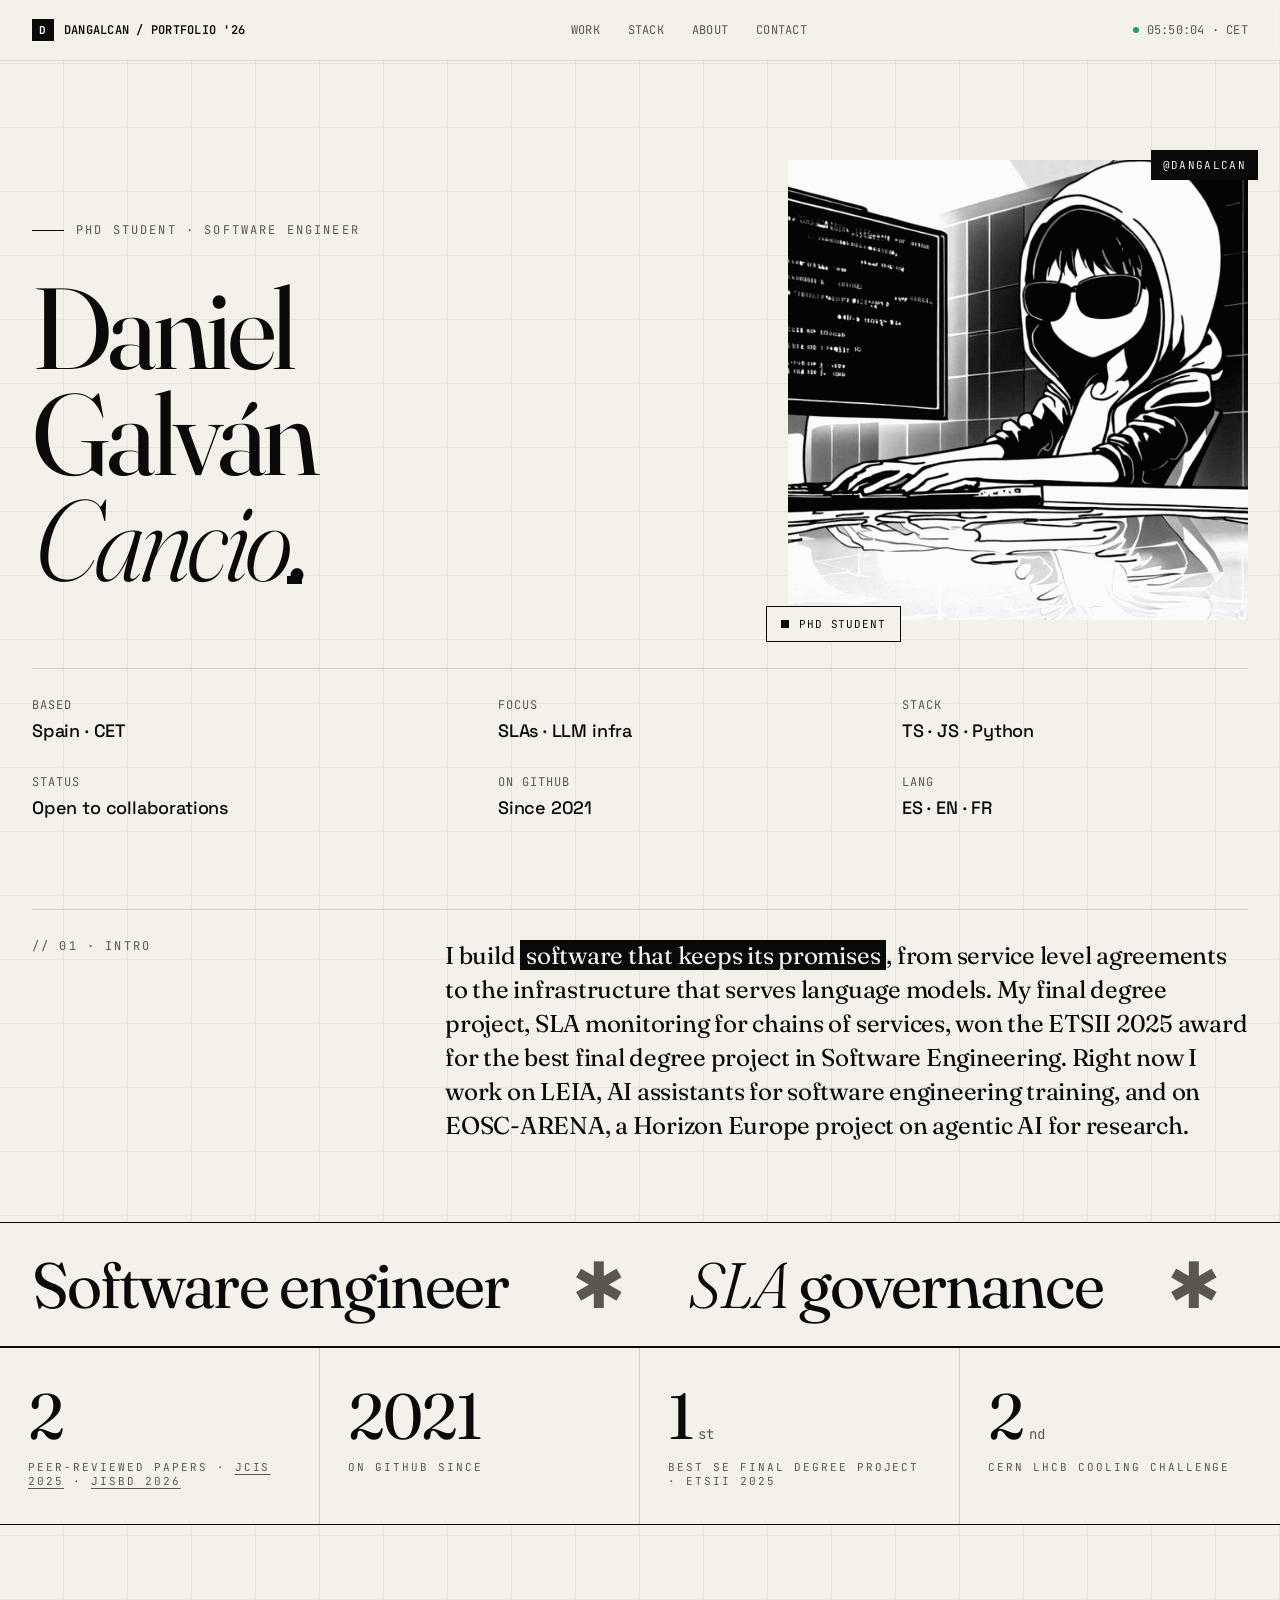
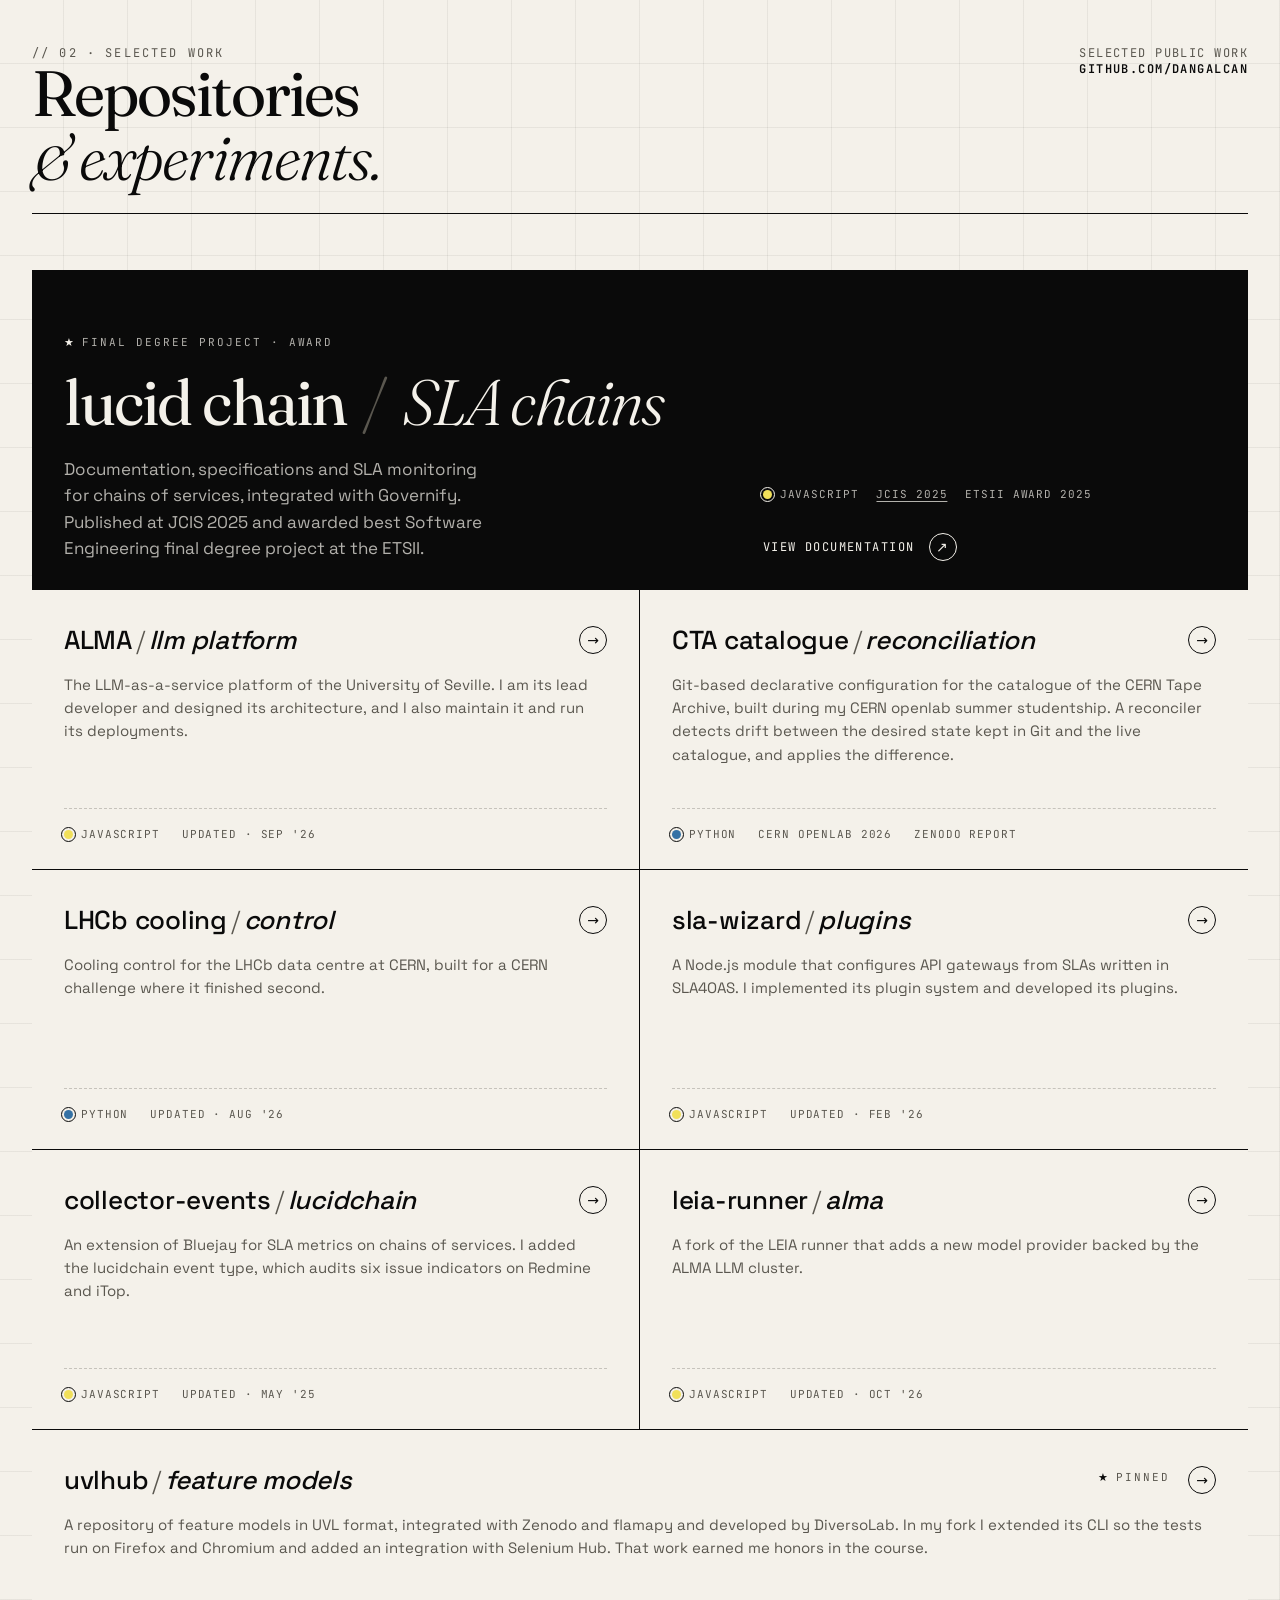
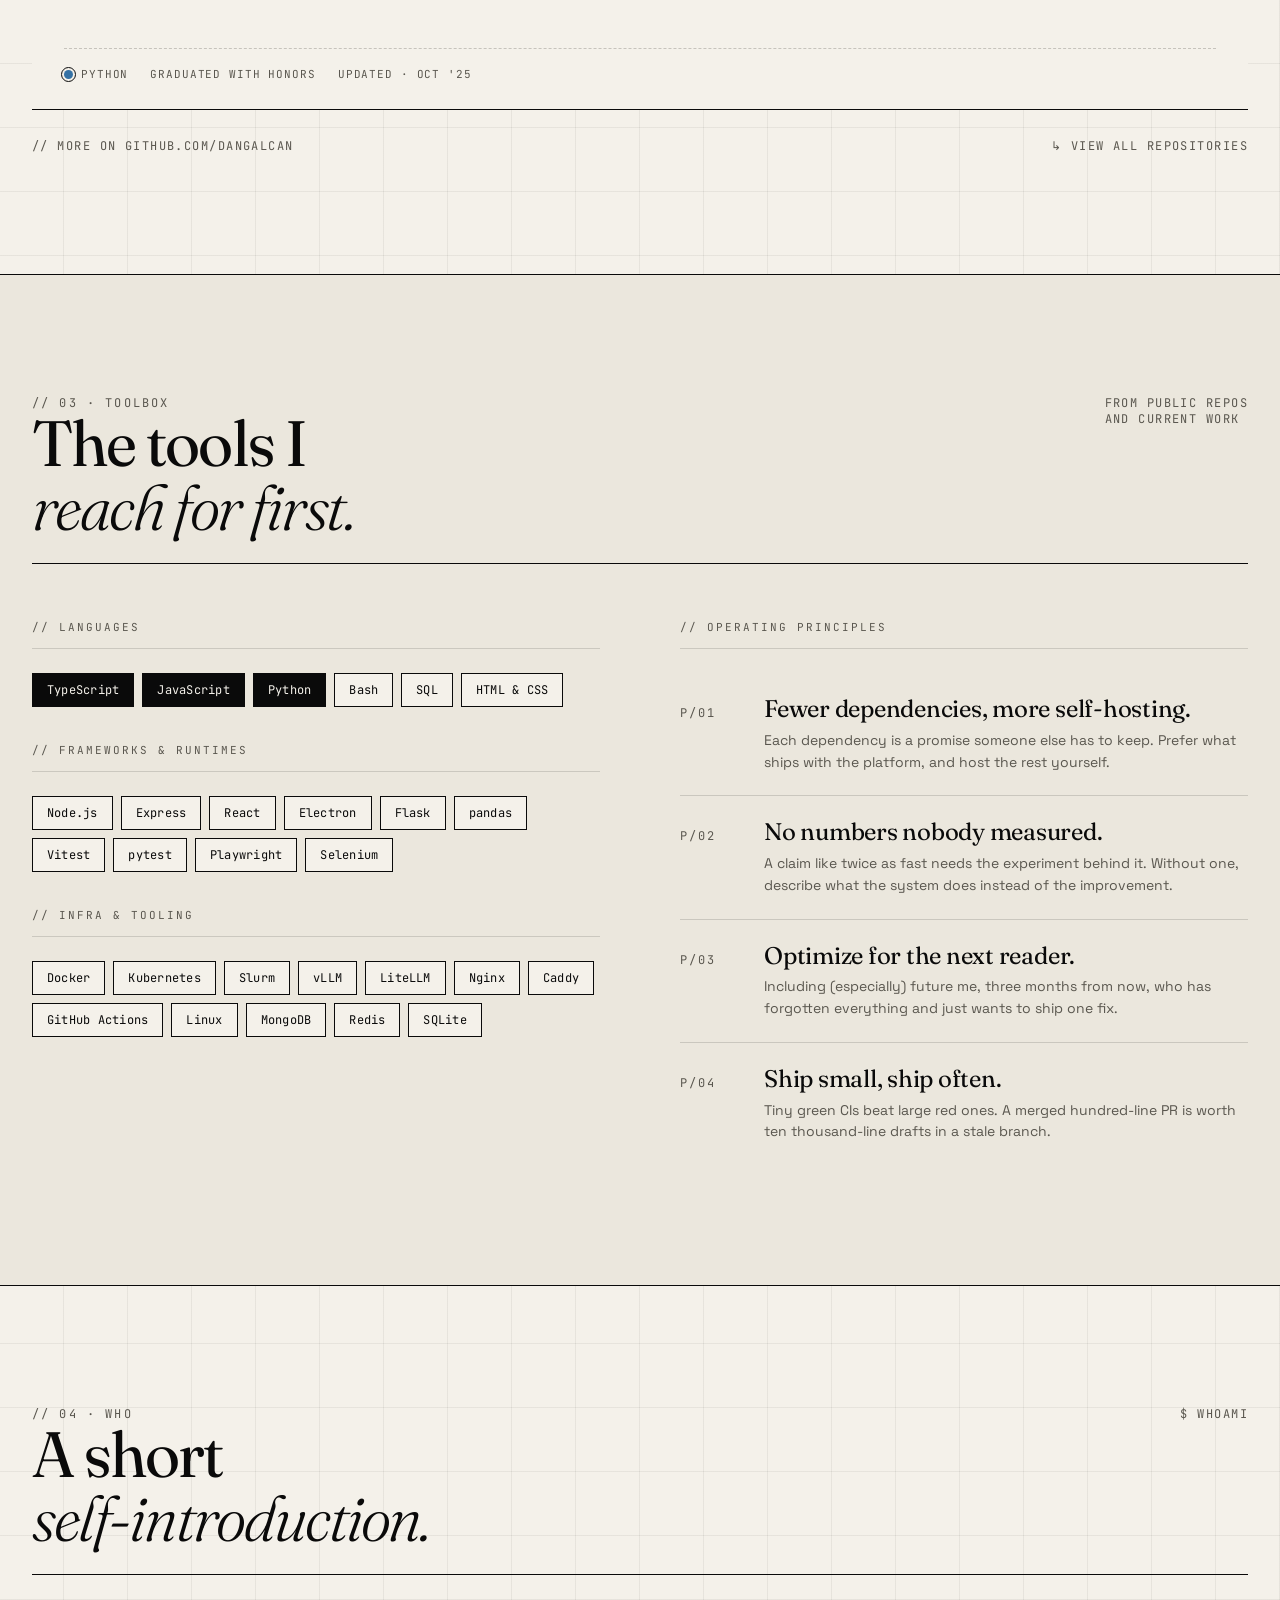
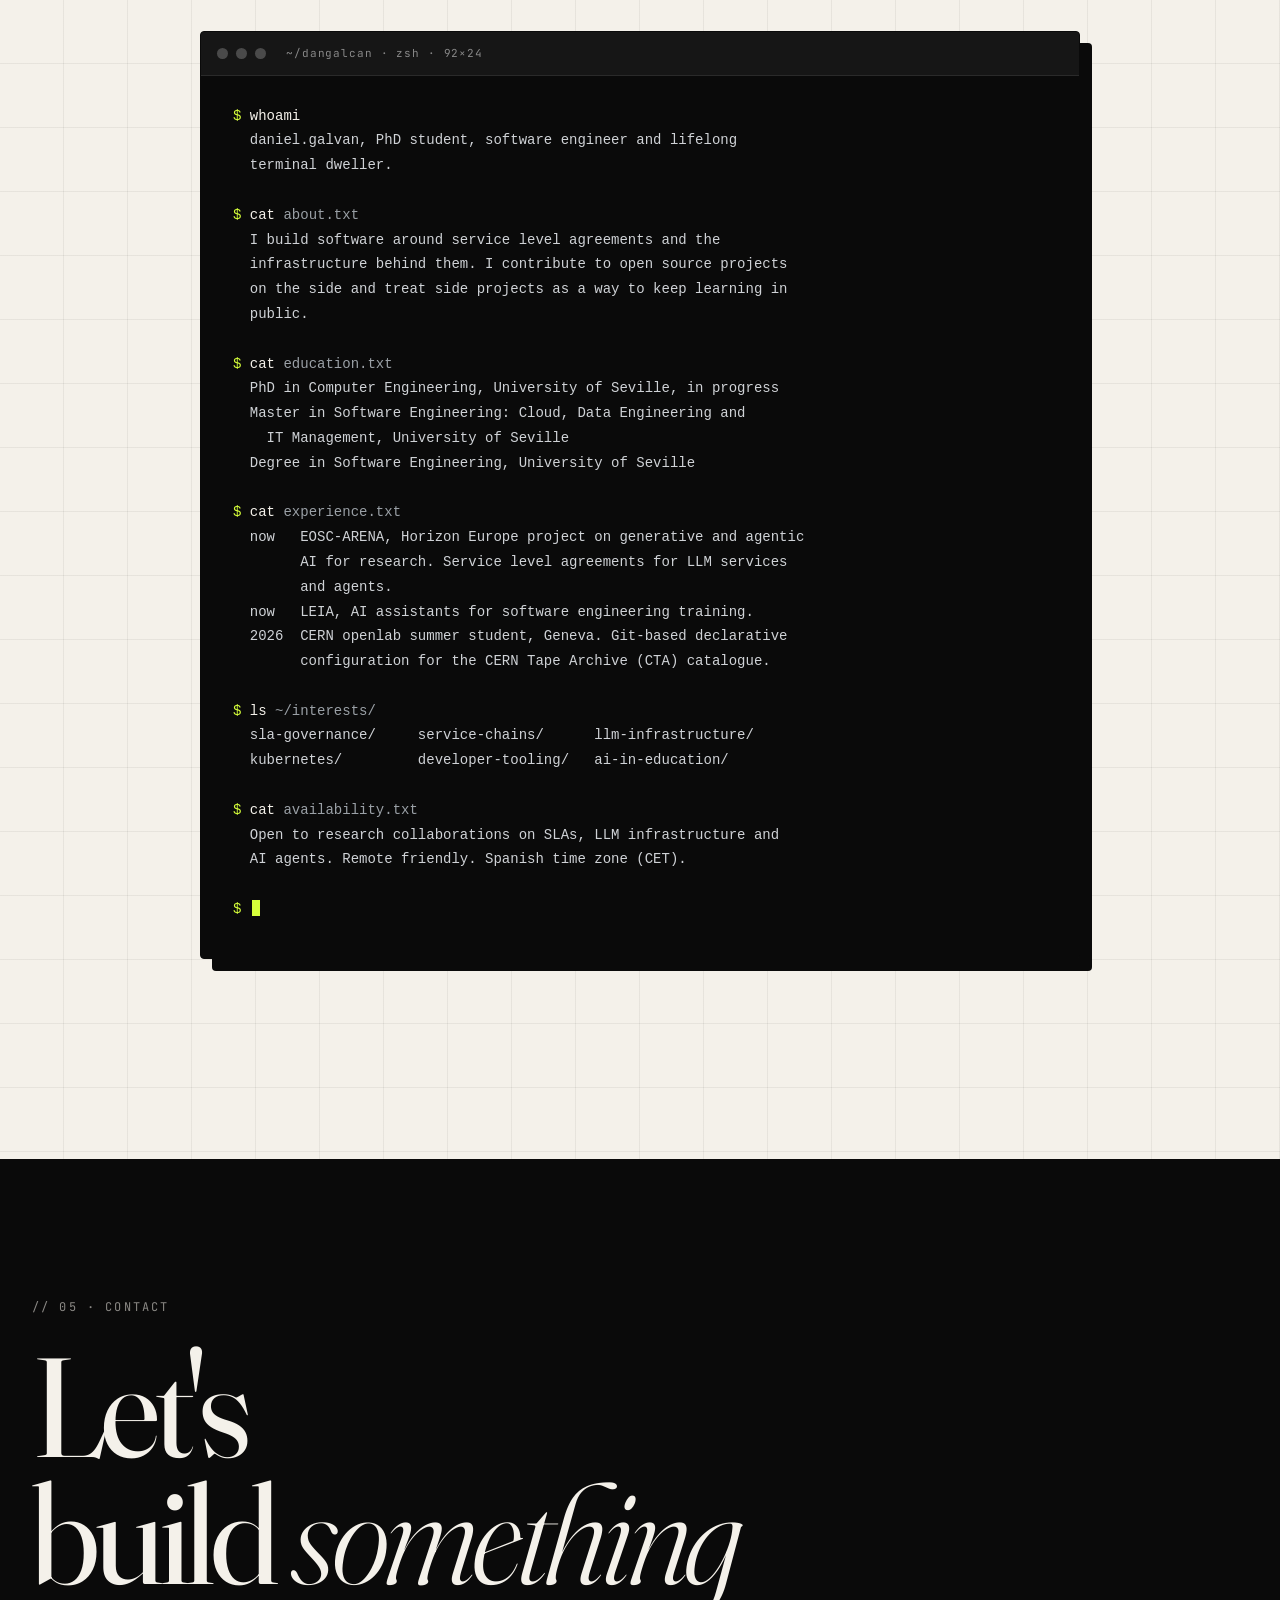
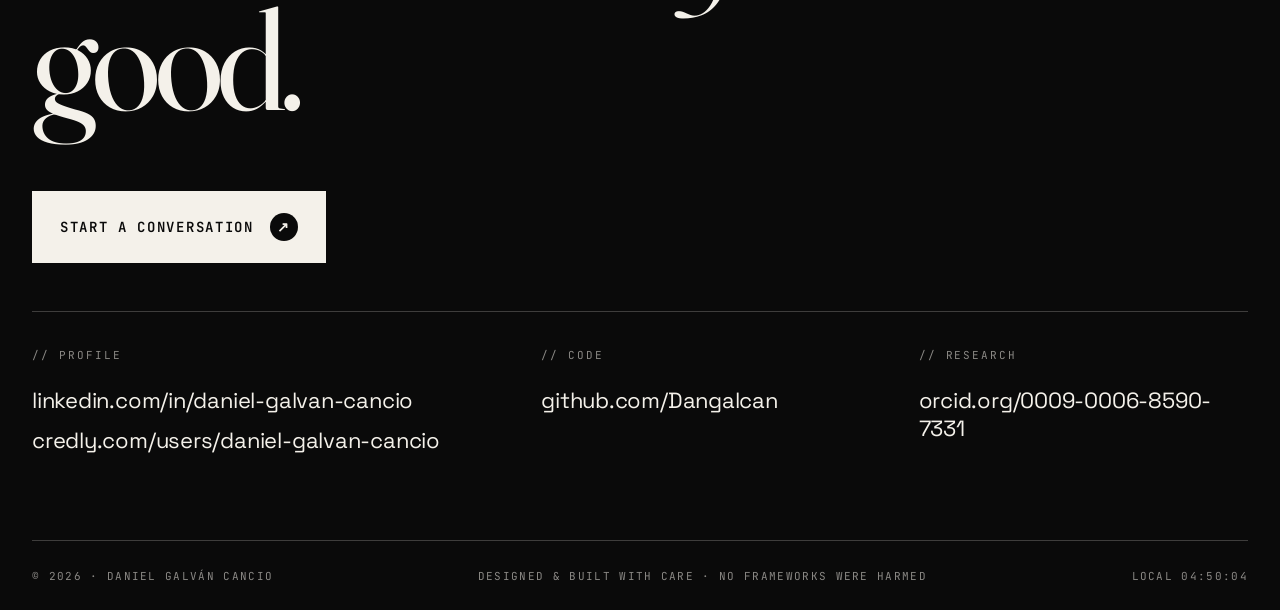
==== commit 8e071268: "feat: update landing page with new share image and metadata" ====
--- a/index.html
+++ b/index.html
@@ -3,12 +3,42 @@
 <head>
   <meta charset="utf-8">
   <meta name="viewport" content="width=device-width, initial-scale=1">
-  <title>Daniel Galván Cancio · Software engineer</title>
-  <meta name="description" content="Daniel Galván Cancio, software engineer. SLA governance for chains of services, LLM infrastructure and developer tooling.">
+  <title>Daniel Galván Cancio · PhD student &amp; software engineer</title>
+  <meta name="description" content="Daniel Galván Cancio, PhD student and software engineer at the University of Seville. Service level agreements, LLM infrastructure and AI agents.">
   <meta name="theme-color" content="#f4f1ea">
+  <!-- Link previews. The site URL appears in canonical, og:url, og:image and
+       the JSON-LD below, so change them together if the domain changes.
+       The image is rendered from scripts/og/og.html by scripts/og/render.ps1. -->
+  <link rel="canonical" href="https://dangalcan.github.io/">
   <meta property="og:type" content="website">
-  <meta property="og:title" content="Daniel Galván Cancio · Software engineer">
-  <meta property="og:description" content="SLA governance for chains of services, LLM infrastructure and developer tooling.">
+  <meta property="og:site_name" content="Daniel Galván Cancio">
+  <meta property="og:url" content="https://dangalcan.github.io/">
+  <meta property="og:title" content="Daniel Galván Cancio · PhD student &amp; software engineer">
+  <meta property="og:description" content="Software that keeps its promises, from SLAs to LLM infrastructure and AI agents.">
+  <meta property="og:image" content="https://dangalcan.github.io/assets/img/og.png">
+  <meta property="og:image:width" content="1200">
+  <meta property="og:image:height" content="630">
+  <meta property="og:image:alt" content="Daniel Galván Cancio, PhD student building software that keeps its promises">
+  <meta name="twitter:card" content="summary_large_image">
+  <script type="application/ld+json">
+  {
+    "@context": "https://schema.org",
+    "@type": "Person",
+    "name": "Daniel Galván Cancio",
+    "url": "https://dangalcan.github.io/",
+    "image": "https://dangalcan.github.io/assets/img/og.png",
+    "jobTitle": "PhD student",
+    "affiliation": { "@type": "CollegeOrUniversity", "name": "University of Seville" },
+    "alumniOf": { "@type": "CollegeOrUniversity", "name": "University of Seville" },
+    "knowsAbout": ["Service level agreements", "LLM infrastructure", "AI agents", "Kubernetes"],
+    "sameAs": [
+      "https://github.com/Dangalcan",
+      "https://www.linkedin.com/in/daniel-galvan-cancio/",
+      "https://orcid.org/0009-0006-8590-7331",
+      "https://www.credly.com/users/daniel-galvan-cancio"
+    ]
+  }
+  </script>
   <link rel="icon" href="favicon.svg" type="image/svg+xml">
   <link rel="preload" href="assets/fonts/fraunces-var.woff2" as="font" type="font/woff2" crossorigin>
   <link rel="stylesheet" href="assets/css/tokens.css">
@@ -43,7 +73,7 @@
   <div class="wrap">
     <div class="hero__grid">
       <div>
-        <p class="hero__eyebrow label">Software engineer · open-source contributor</p>
+        <p class="hero__eyebrow label">PhD student · software engineer</p>
         <h1 class="hero__title display">
           Daniel<br>
           Galván<br>
@@ -57,7 +87,7 @@
                alt="Black and white illustration of a hooded coder in sunglasses typing at a terminal">
         </div>
         <span class="portrait__handle label">@DANGALCAN</span>
-        <span class="portrait__status label">Available for work</span>
+        <span class="portrait__status label">PhD student</span>
       </figure>
     </div>
 
@@ -65,7 +95,7 @@
       <div><dt>Based</dt><dd>Spain · CET</dd></div>
       <div><dt>Focus</dt><dd>SLAs · LLM infra</dd></div>
       <div><dt>Stack</dt><dd>TS · JS · Python</dd></div>
-      <div><dt>Status</dt><dd>Open to roles</dd></div>
+      <div><dt>Status</dt><dd>Open to collaborations</dd></div>
       <div><dt>On GitHub</dt><dd>Since 2021</dd></div>
       <div><dt>Lang</dt><dd>ES · EN · FR</dd></div>
     </dl>
@@ -93,6 +123,7 @@
       <span class="marquee__item"><em>SLA</em> governance</span>
       <span class="marquee__item">service chains</span>
       <span class="marquee__item">LLM infrastructure</span>
+      <span class="marquee__item">AI <em>agents</em></span>
       <span class="marquee__item"><em>Kubernetes</em></span>
       <span class="marquee__item">open source</span>
     </p>
@@ -103,8 +134,8 @@
 <section class="section section--flush" aria-label="In numbers">
   <dl class="stats">
     <div class="stats__item">
-      <dt class="stats__label label">Public repositories</dt>
-      <dd class="stats__value display">33</dd>
+      <dt class="stats__label label">Peer-reviewed papers · <a href="https://hdl.handle.net/11705/JCIS/2025/46">JCIS 2025</a> · <a href="https://hdl.handle.net/11705/JISBD/2026/108">JISBD 2026</a></dt>
+      <dd class="stats__value display">2</dd>
     </div>
     <div class="stats__item">
       <dt class="stats__label label">On GitHub since</dt>
@@ -151,7 +182,7 @@
       <div>
         <ul class="repo-card__meta label">
           <li class="repo-card__lang" data-lang="javascript">JavaScript</li>
-          <li>JCIS 2025</li>
+          <li><a href="https://hdl.handle.net/11705/JCIS/2025/46">JCIS 2025</a></li>
           <li>ETSII award 2025</li>
         </ul>
         <p class="repo-card__cta">View documentation <span class="repo-card__arrow" aria-hidden="true">↗</span></p>
@@ -406,7 +437,8 @@
       </div>
       <!-- Whitespace inside <pre> is shown as is. -->
       <pre class="terminal__body"><code><span class="terminal__prompt">$</span> <span class="terminal__cmd">whoami</span>
-  daniel.galvan, software engineer and lifelong terminal dweller.
+  daniel.galvan, PhD student, software engineer and lifelong
+  terminal dweller.
 
 <span class="terminal__prompt">$</span> <span class="terminal__cmd">cat</span> <span class="terminal__arg">about.txt</span>
   I build software around service level agreements and the
@@ -415,6 +447,7 @@
   public.
 
 <span class="terminal__prompt">$</span> <span class="terminal__cmd">cat</span> <span class="terminal__arg">education.txt</span>
+  PhD in Computer Engineering, University of Seville, in progress
   Master in Software Engineering: Cloud, Data Engineering and
     IT Management, University of Seville
   Degree in Software Engineering, University of Seville
@@ -432,8 +465,8 @@
   kubernetes/         developer-tooling/   ai-in-education/
 
 <span class="terminal__prompt">$</span> <span class="terminal__cmd">cat</span> <span class="terminal__arg">availability.txt</span>
-  Open to conversations about engineering and research roles.
-  Remote friendly. Spanish time zone (CET).
+  Open to research collaborations on SLAs, LLM infrastructure and
+  AI agents. Remote friendly. Spanish time zone (CET).
 
 <span class="terminal__prompt">$</span> <span class="terminal__cursor"></span></code></pre>
     </figure>
--- a/assets/css/components.css
+++ b/assets/css/components.css
@@ -382,6 +382,15 @@
     font-size: var(--fs-mono-xs);
   }
 
+  .stats__label a {
+    text-decoration: underline;
+    text-underline-offset: 3px;
+
+    &:hover {
+      color: var(--ink);
+    }
+  }
+
   .stats__value {
     display: flex;
     align-items: baseline;
@@ -490,6 +499,14 @@
     @media (width > 900px) {
       font-size: 26px;
     }
+  }
+
+  /* Links inside a card sit above the stretched title link, so they stay clickable. */
+  .repo-card__meta a {
+    position: relative;
+    z-index: 1;
+    text-decoration: underline;
+    text-underline-offset: 3px;
   }
 
   .repo-card__slash {
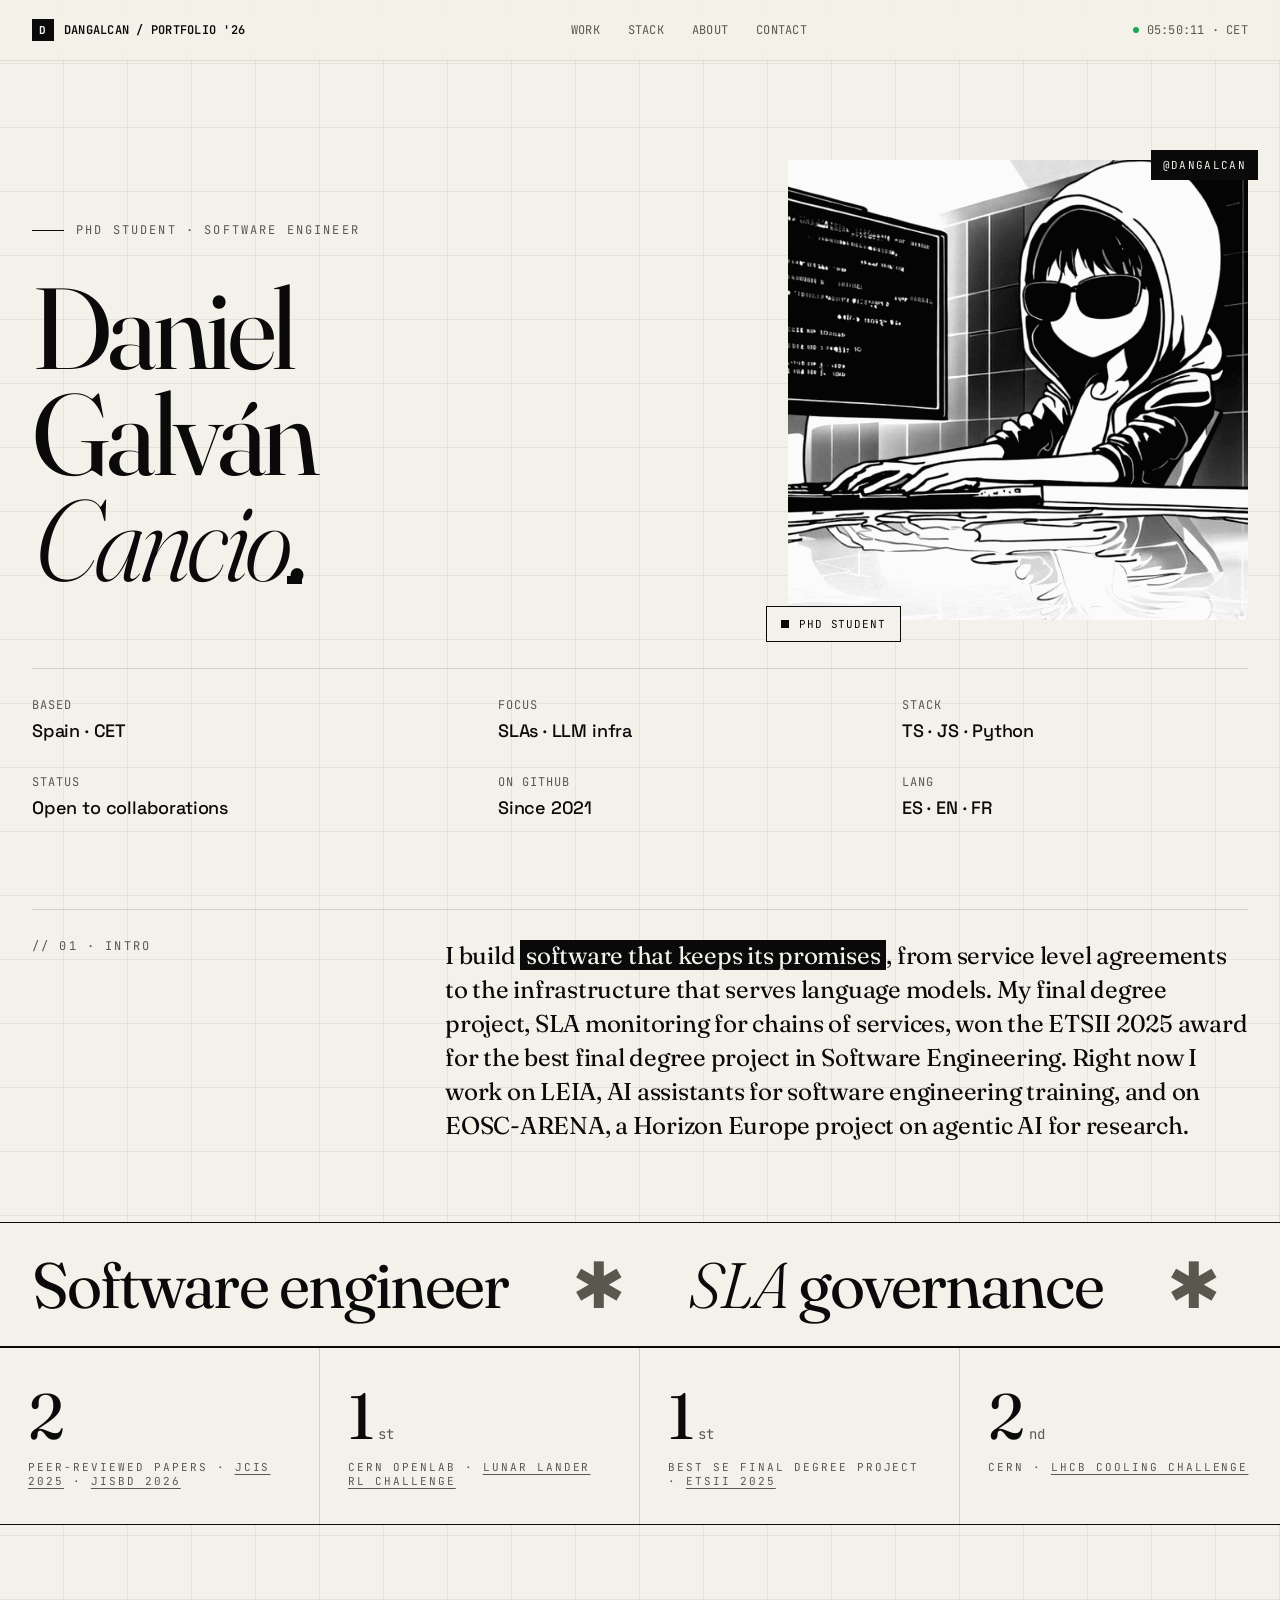
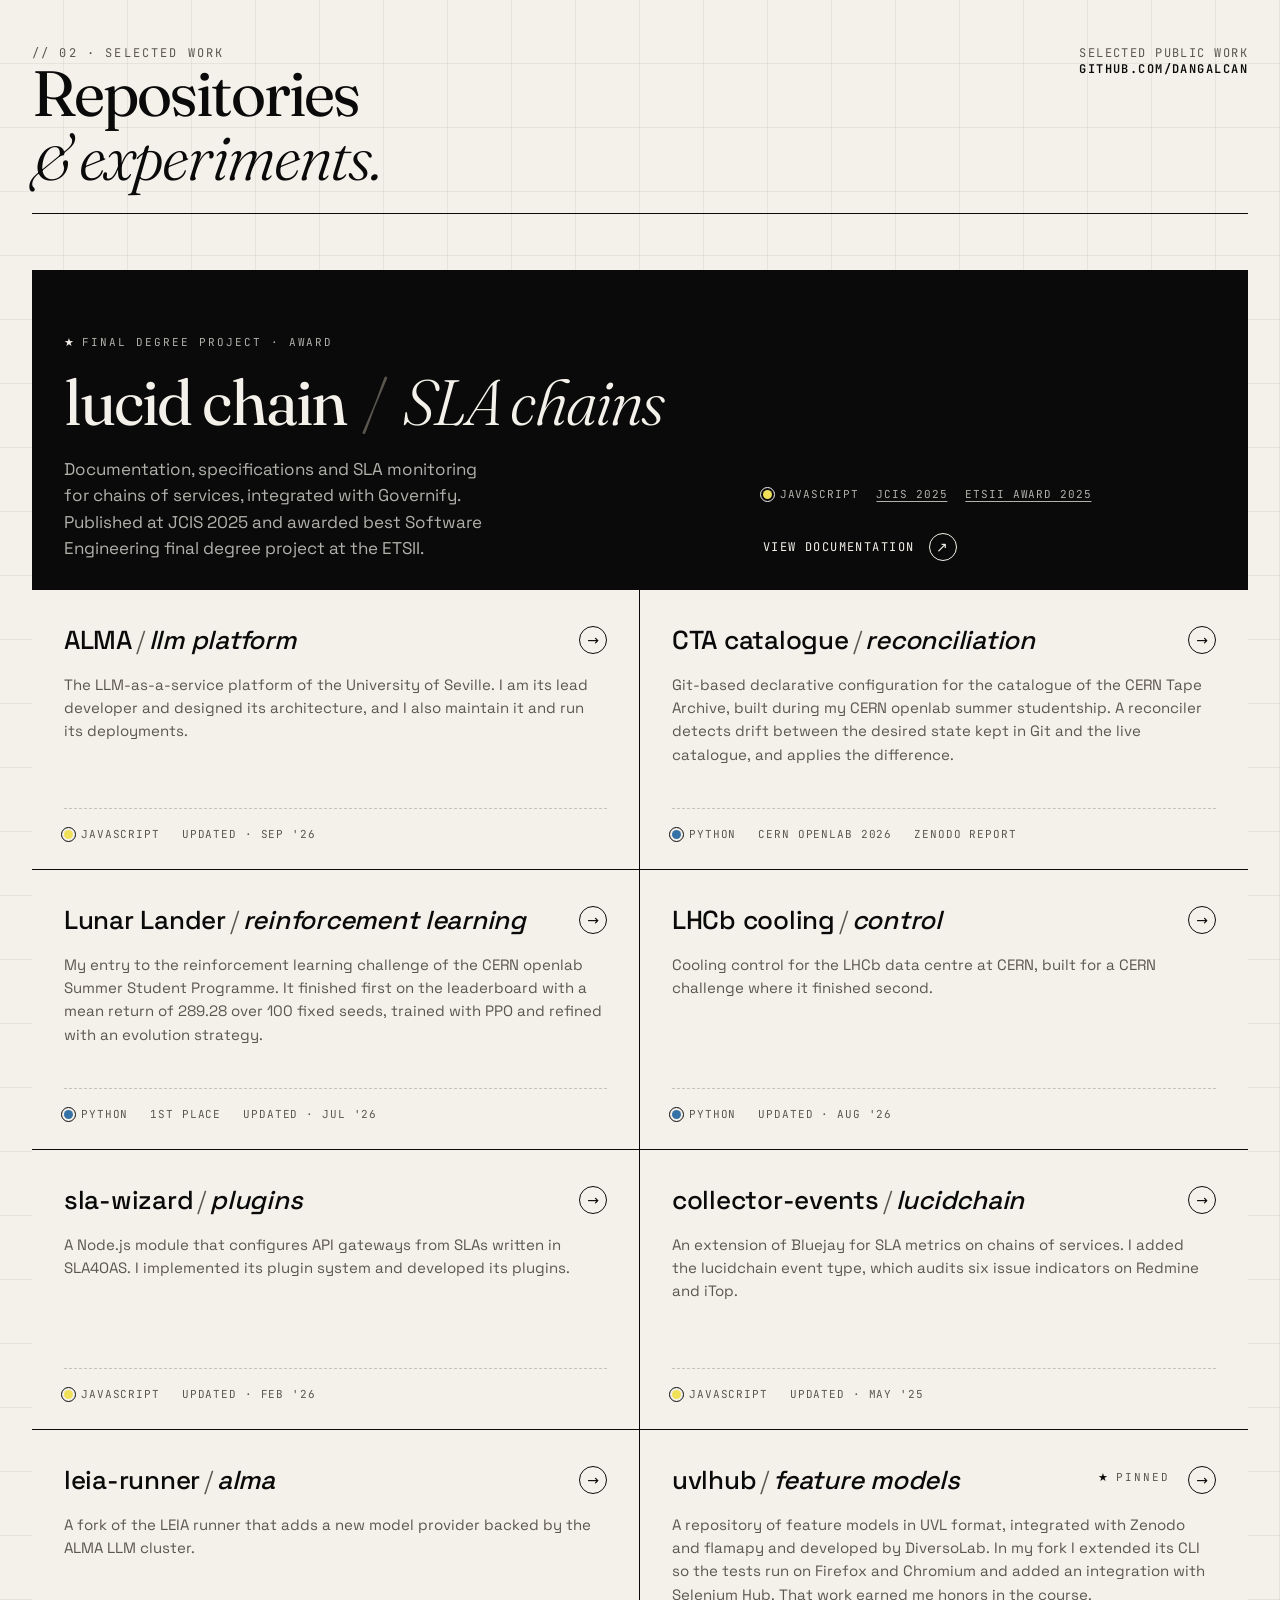
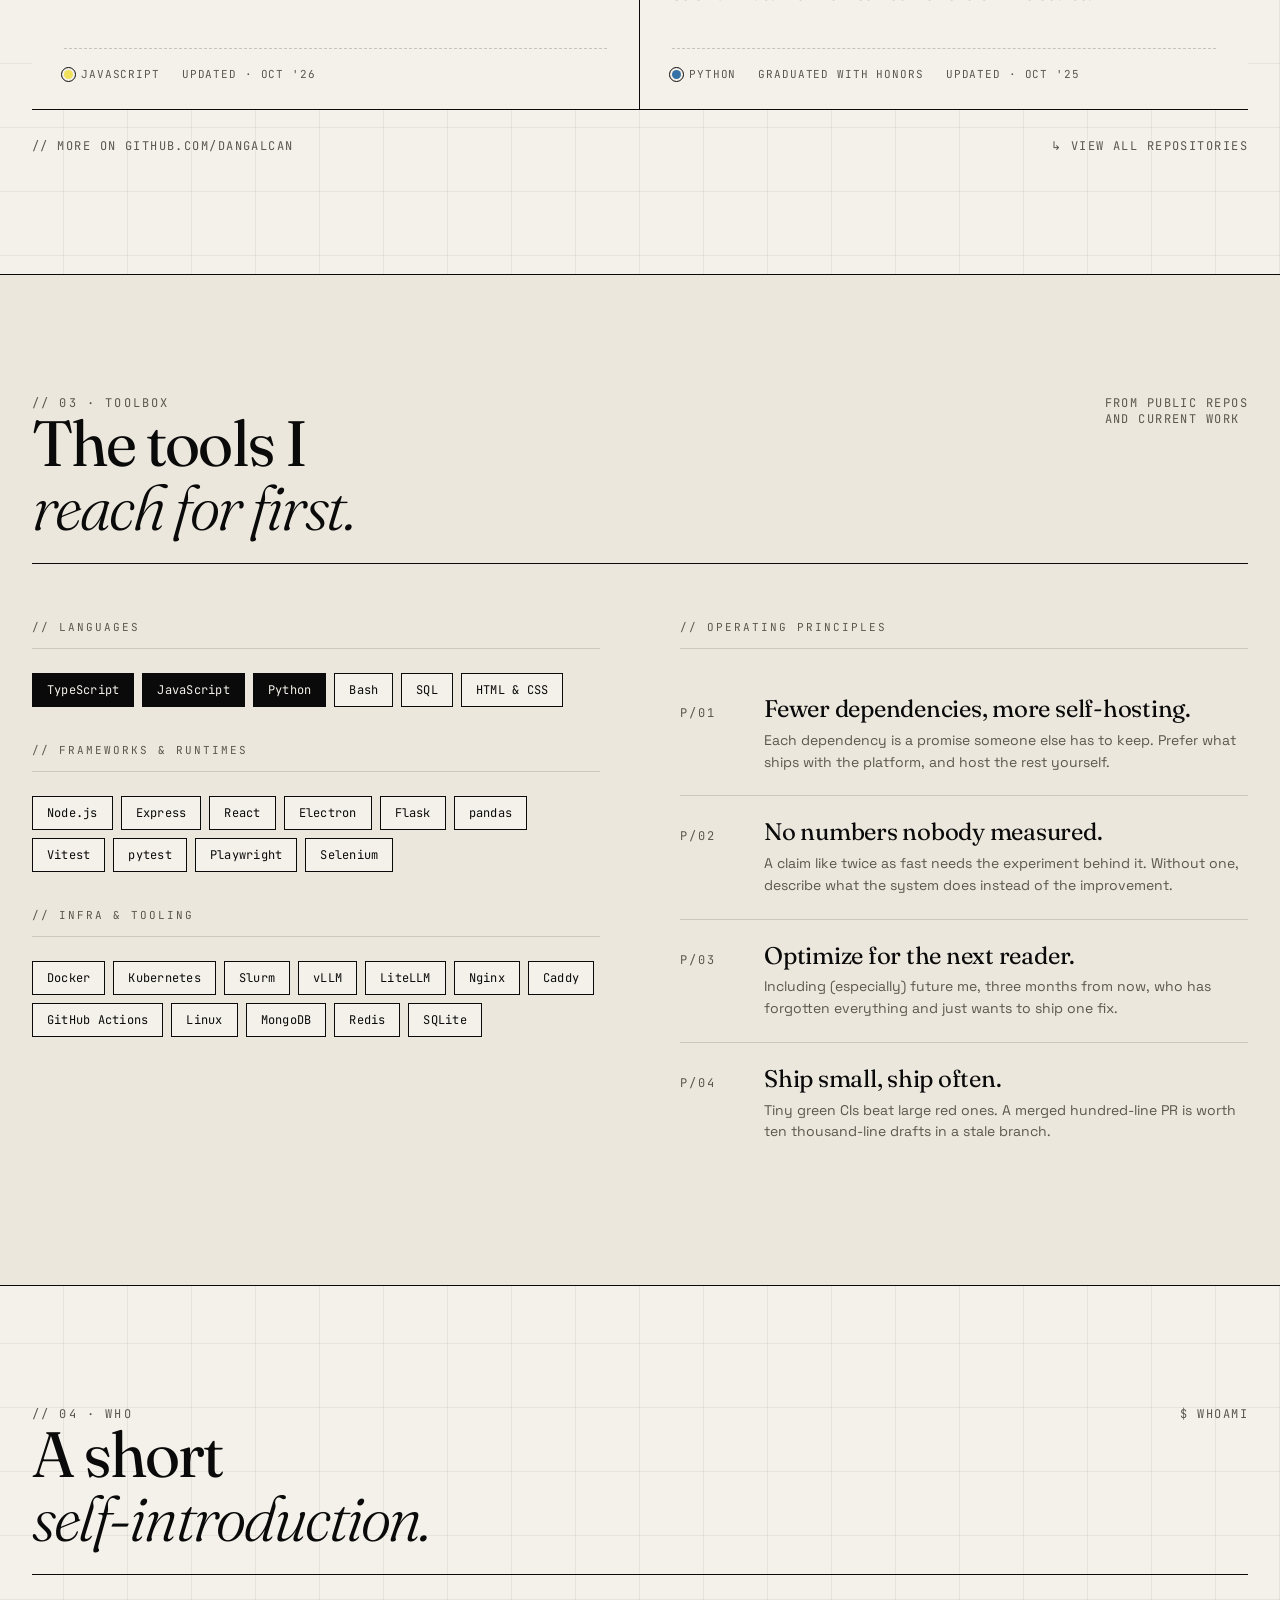
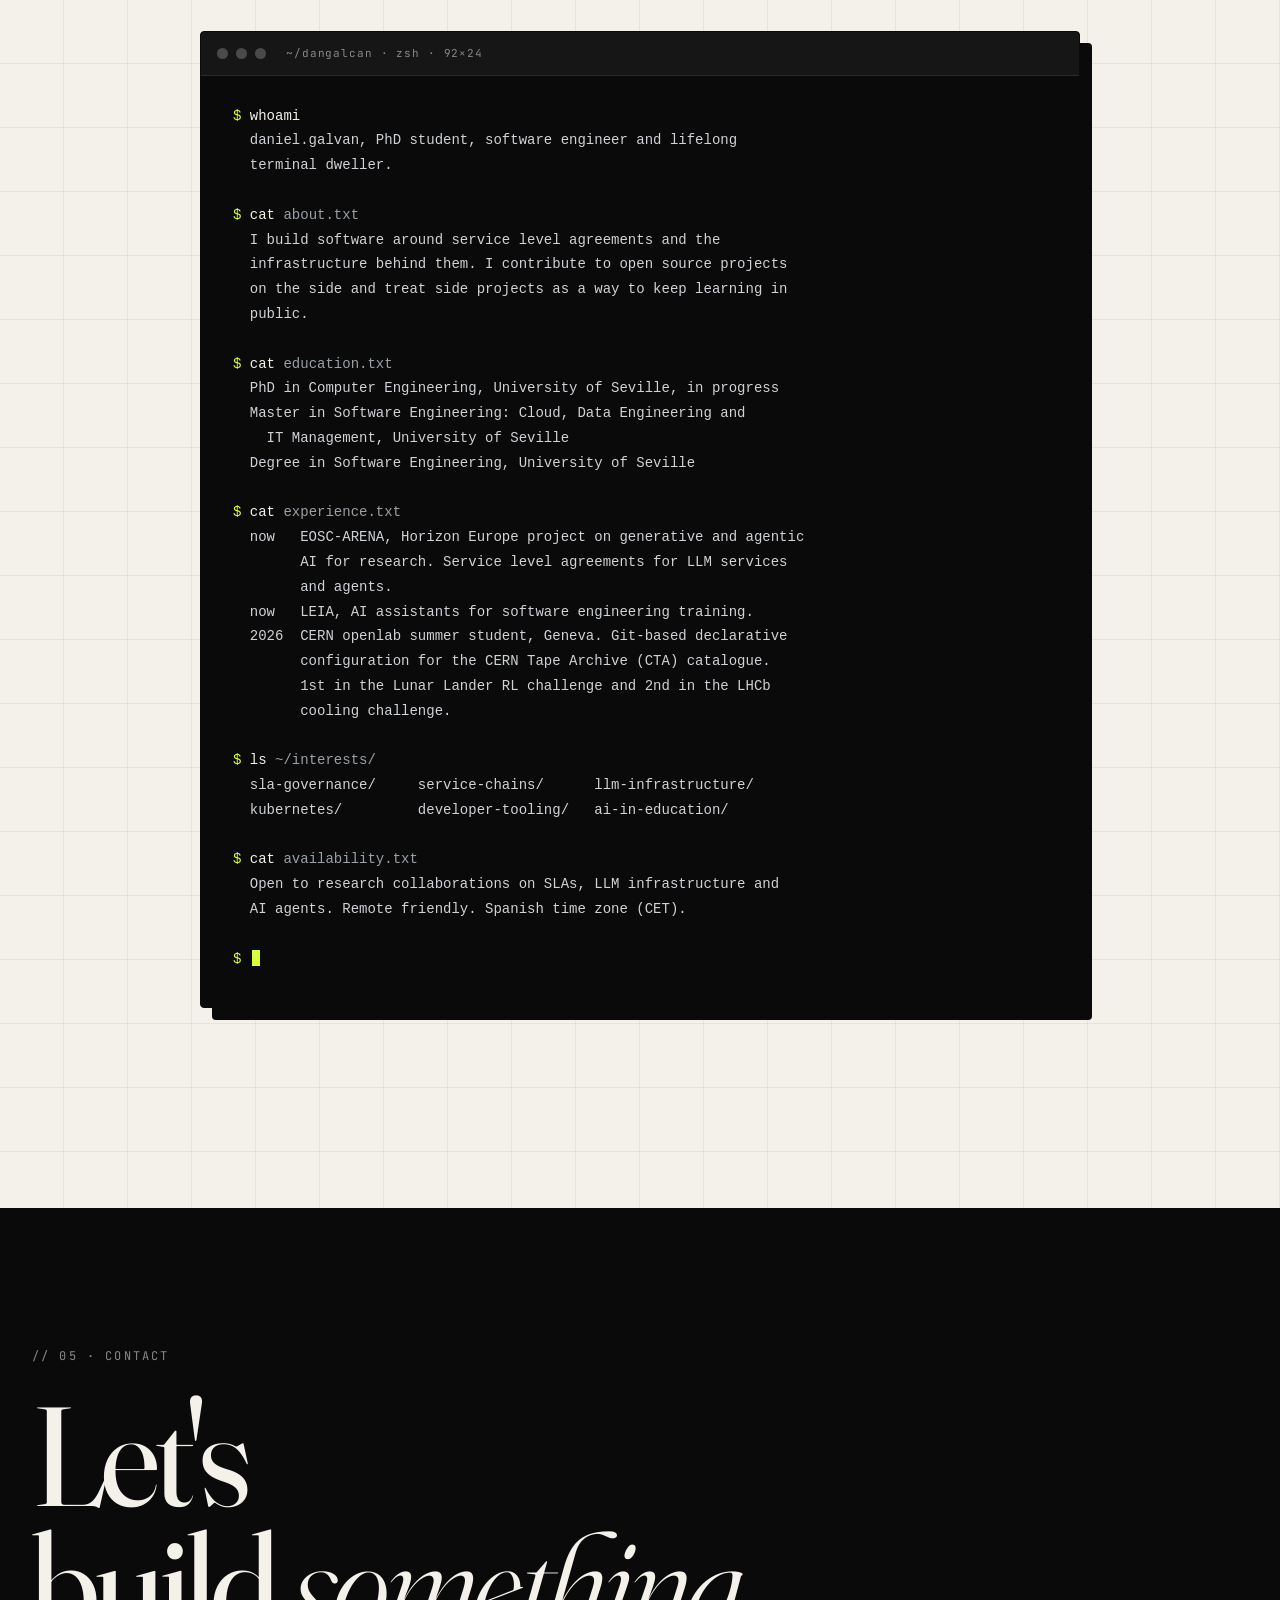
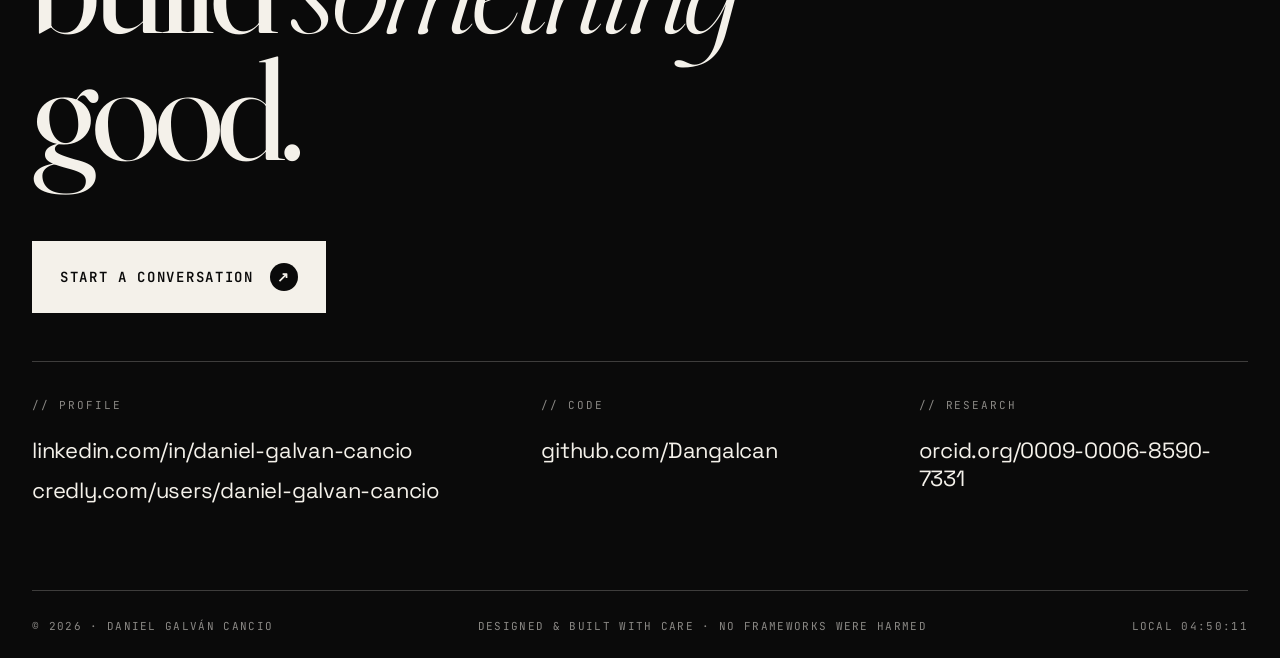
==== commit ba29e3fc: "feat: link every award to its evidence and add the Lunar Lander challenge win" ====
--- a/index.html
+++ b/index.html
@@ -31,6 +31,11 @@
     "affiliation": { "@type": "CollegeOrUniversity", "name": "University of Seville" },
     "alumniOf": { "@type": "CollegeOrUniversity", "name": "University of Seville" },
     "knowsAbout": ["Service level agreements", "LLM infrastructure", "AI agents", "Kubernetes"],
+    "award": [
+      "Best final degree project in Software Engineering, ETSII, University of Seville, 2025",
+      "1st place, CERN openlab Lunar Lander reinforcement learning challenge, 2026",
+      "2nd place, CERN LHCb data centre cooling challenge, 2026"
+    ],
     "sameAs": [
       "https://github.com/Dangalcan",
       "https://www.linkedin.com/in/daniel-galvan-cancio/",
@@ -138,15 +143,15 @@
       <dd class="stats__value display">2</dd>
     </div>
     <div class="stats__item">
-      <dt class="stats__label label">On GitHub since</dt>
-      <dd class="stats__value display">2021</dd>
+      <dt class="stats__label label">CERN openlab · <a href="https://github.com/Dangalcan/Lunar-Lander-Reinforcement-Learning-Challenge">Lunar Lander RL challenge</a></dt>
+      <dd class="stats__value display">1<span class="stats__unit">st</span></dd>
     </div>
     <div class="stats__item">
-      <dt class="stats__label label">Best SE final degree project · ETSII 2025</dt>
+      <dt class="stats__label label">Best SE final degree project · <a href="https://www.informatica.us.es/docs/noticias/anuncios/2026/res-adj-premios-tfg-etsii_2026.pdf">ETSII 2025</a></dt>
       <dd class="stats__value display">1<span class="stats__unit">st</span></dd>
     </div>
     <div class="stats__item">
-      <dt class="stats__label label">CERN LHCb cooling challenge</dt>
+      <dt class="stats__label label">CERN · <a href="https://github.com/Dangalcan/LHCb-Data-Centre-Cooling-Control">LHCb cooling challenge</a></dt>
       <dd class="stats__value display">2<span class="stats__unit">nd</span></dd>
     </div>
   </dl>
@@ -183,7 +188,7 @@
         <ul class="repo-card__meta label">
           <li class="repo-card__lang" data-lang="javascript">JavaScript</li>
           <li><a href="https://hdl.handle.net/11705/JCIS/2025/46">JCIS 2025</a></li>
-          <li>ETSII award 2025</li>
+          <li><a href="https://www.informatica.us.es/docs/noticias/anuncios/2026/res-adj-premios-tfg-etsii_2026.pdf">ETSII award 2025</a></li>
         </ul>
         <p class="repo-card__cta">View documentation <span class="repo-card__arrow" aria-hidden="true">↗</span></p>
       </div>
@@ -227,6 +232,26 @@
           <li class="repo-card__lang" data-lang="python">Python</li>
           <li>CERN openlab 2026</li>
           <li>Zenodo report</li>
+        </ul>
+      </article>
+
+      <article class="repo-card">
+        <div class="repo-card__head">
+          <h3 class="repo-card__title">
+            <a href="https://github.com/Dangalcan/Lunar-Lander-Reinforcement-Learning-Challenge">Lunar Lander<span class="repo-card__slash">/</span><em>reinforcement learning</em></a>
+          </h3>
+          <span class="repo-card__arrow" aria-hidden="true">→</span>
+        </div>
+        <p class="repo-card__desc">
+          My entry to the reinforcement learning challenge of the CERN openlab
+          Summer Student Programme. It finished first on the leaderboard with
+          a mean return of 289.28 over 100 fixed seeds, trained with PPO and
+          refined with an evolution strategy.
+        </p>
+        <ul class="repo-card__meta label">
+          <li class="repo-card__lang" data-lang="python">Python</li>
+          <li>1st place</li>
+          <li>Updated · Jul '26</li>
         </ul>
       </article>
 
@@ -459,6 +484,8 @@
   now   LEIA, AI assistants for software engineering training.
   2026  CERN openlab summer student, Geneva. Git-based declarative
         configuration for the CERN Tape Archive (CTA) catalogue.
+        1st in the Lunar Lander RL challenge and 2nd in the LHCb
+        cooling challenge.
 
 <span class="terminal__prompt">$</span> <span class="terminal__cmd">ls</span> <span class="terminal__arg">~/interests/</span>
   sla-governance/     service-chains/      llm-infrastructure/
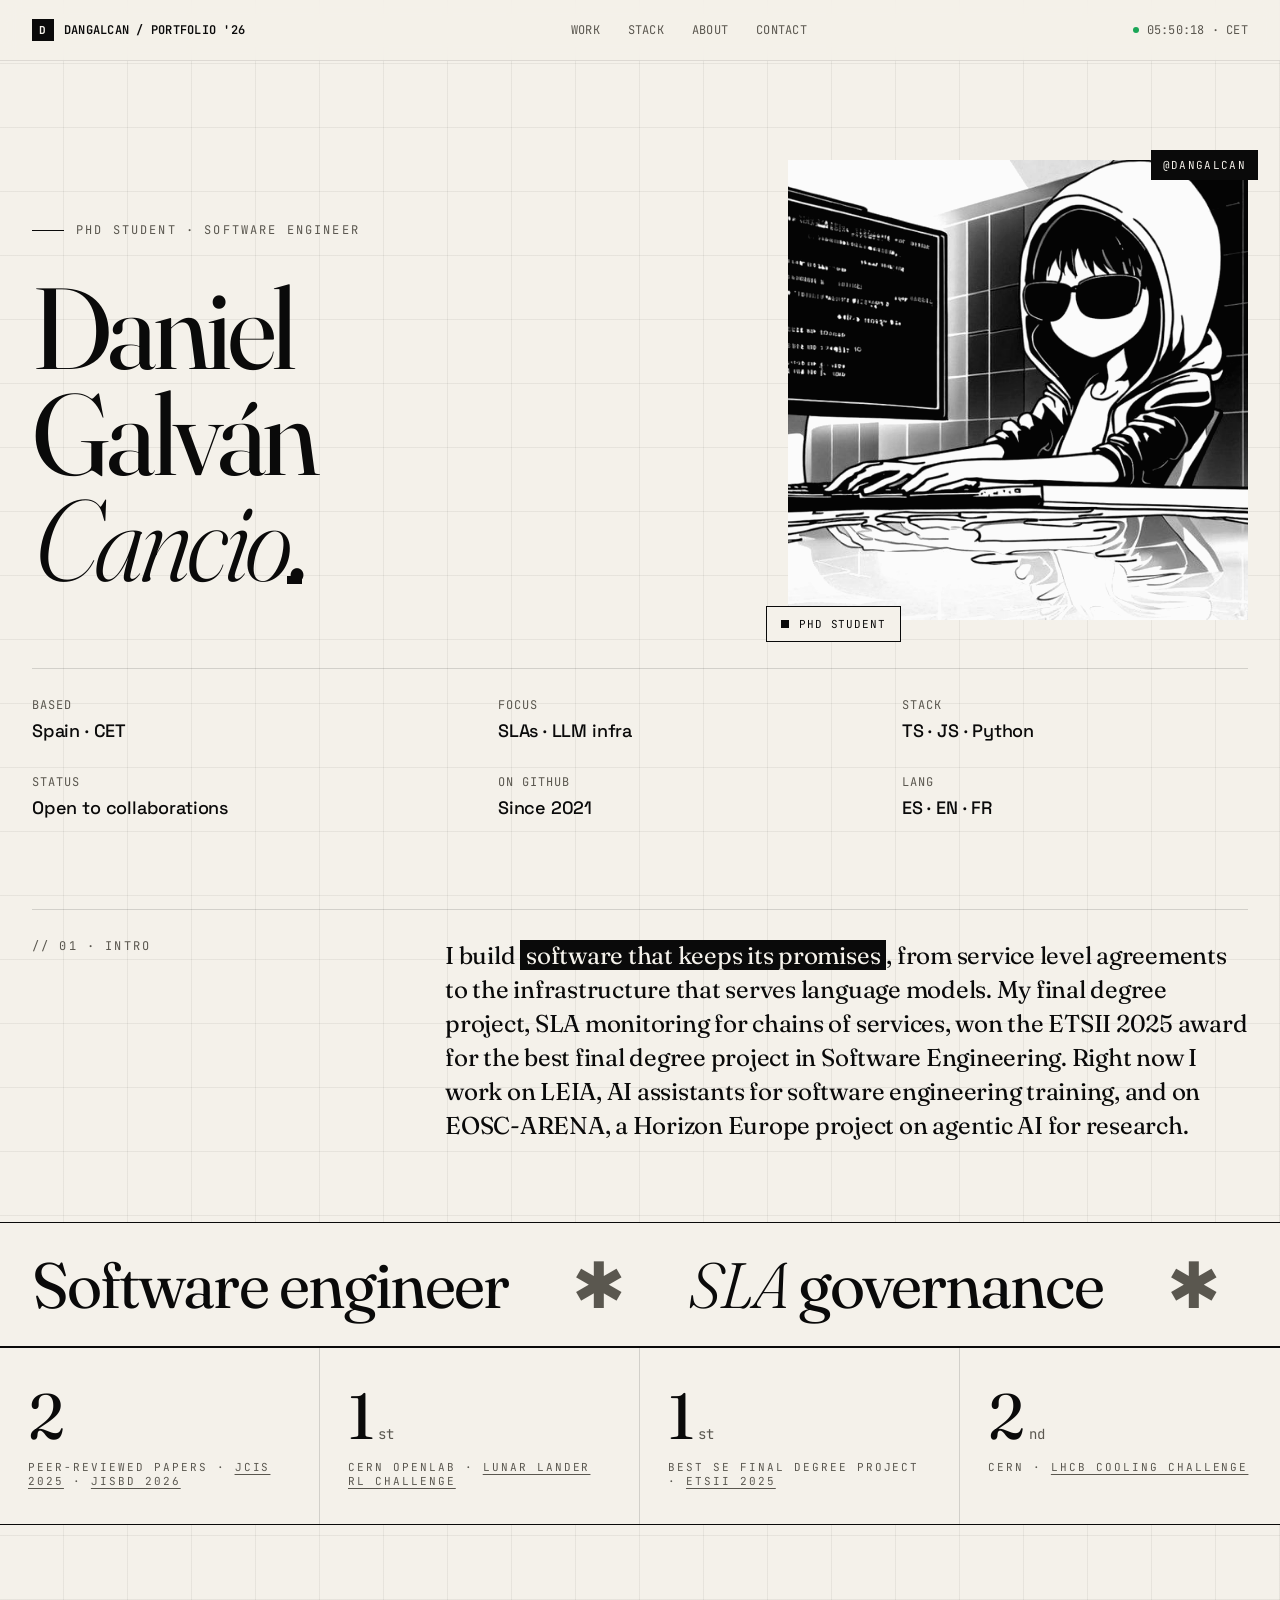
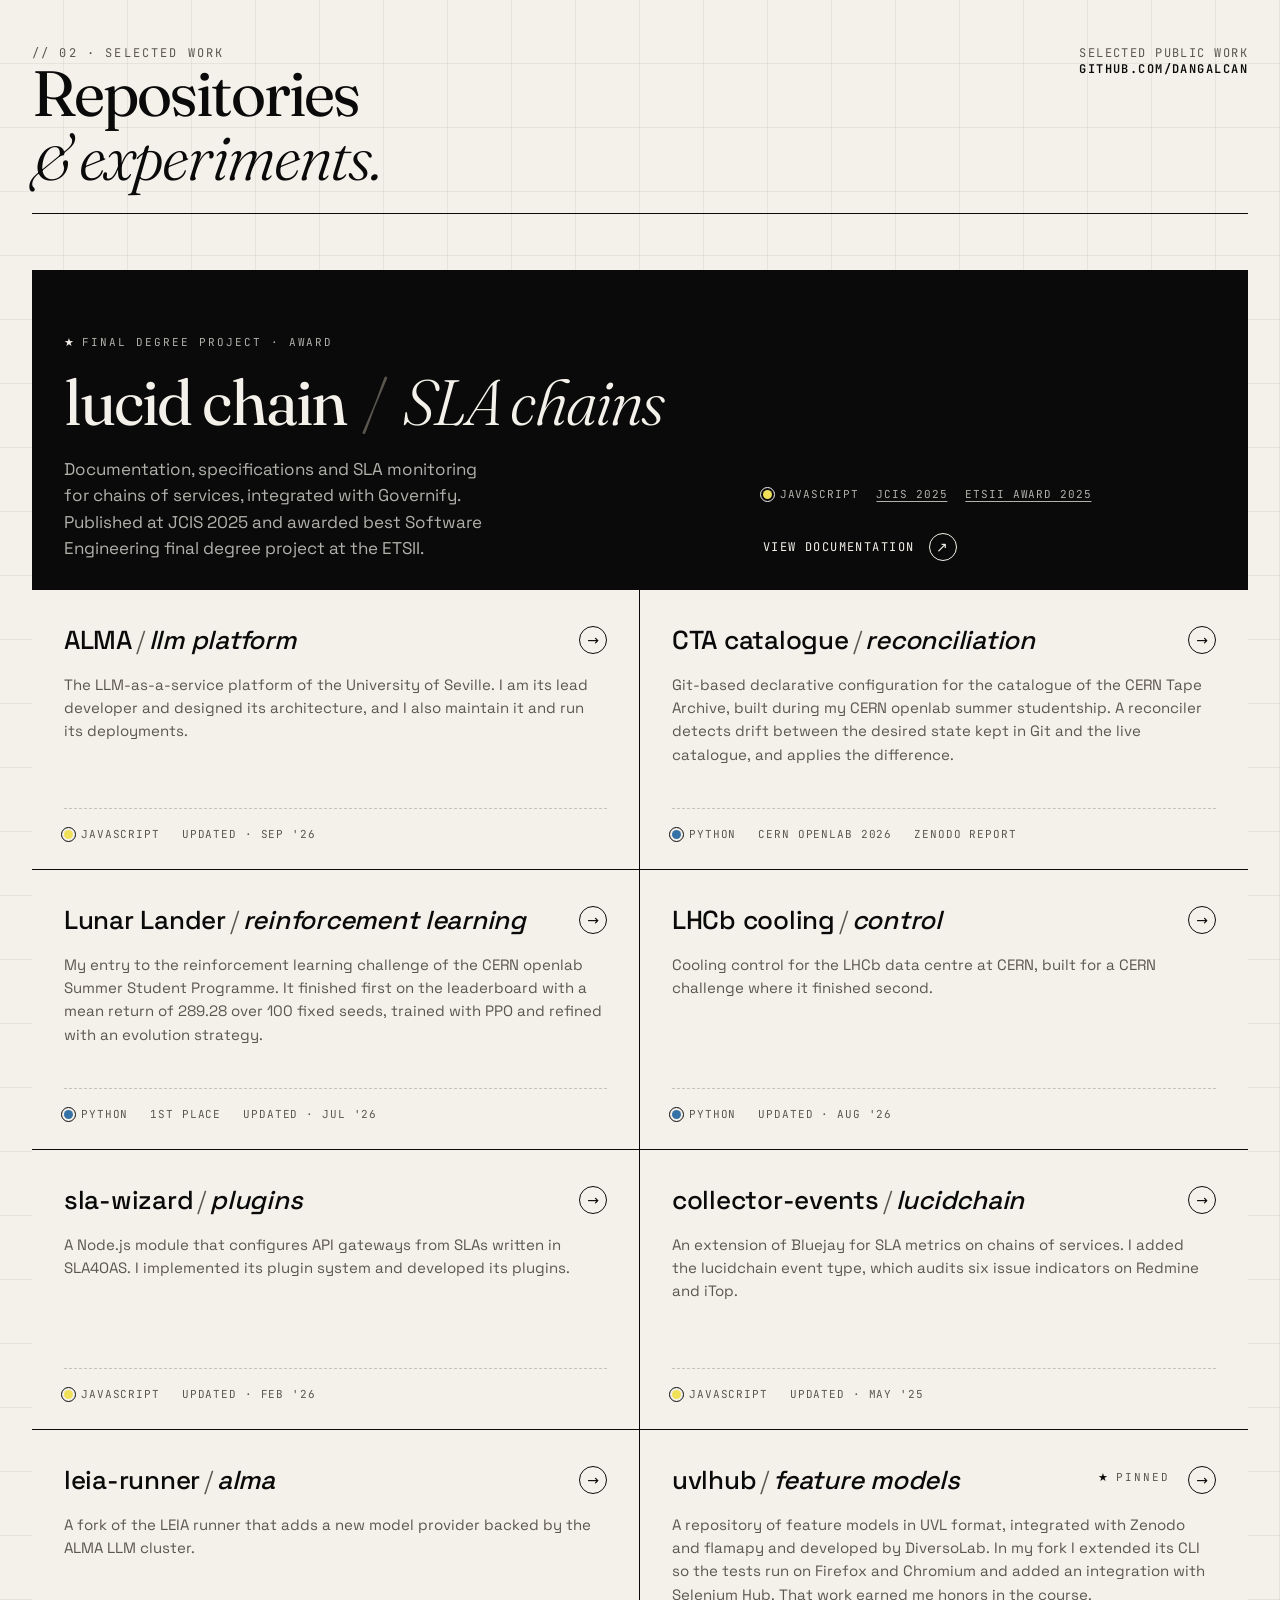
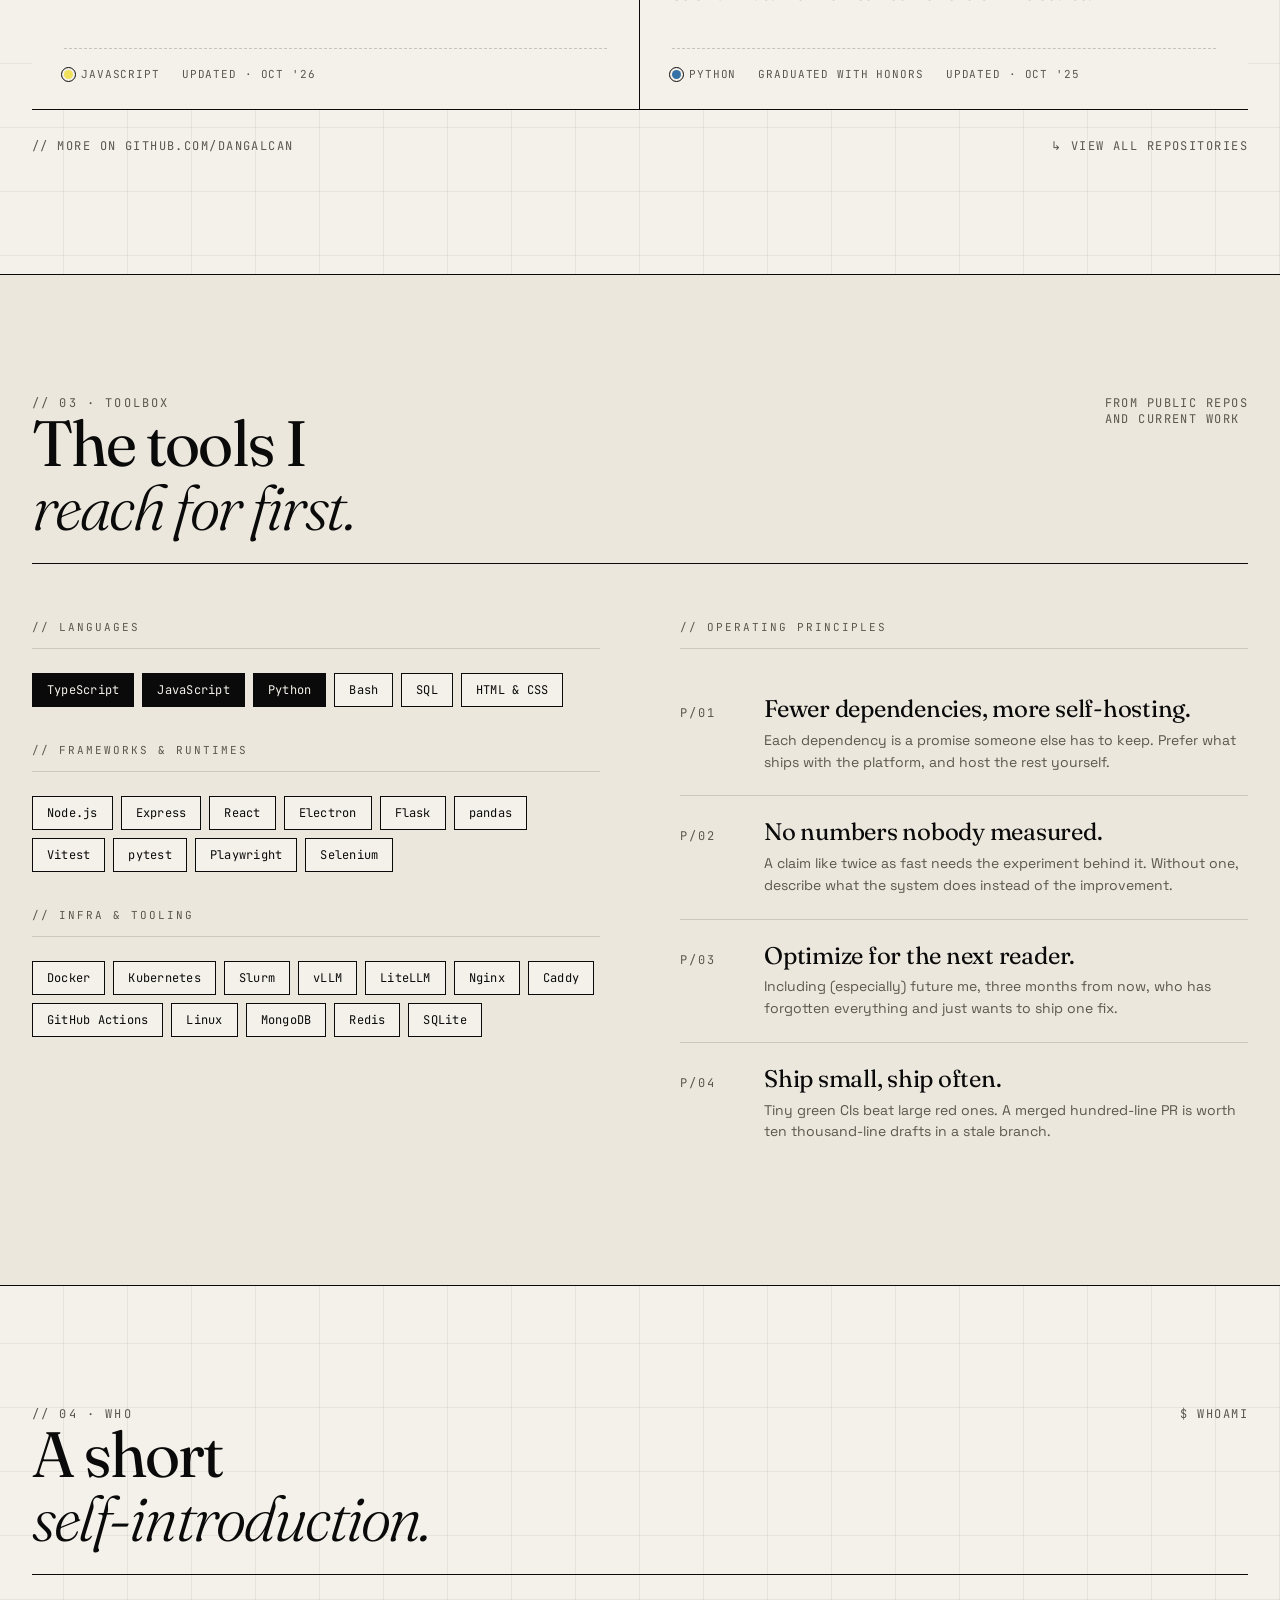
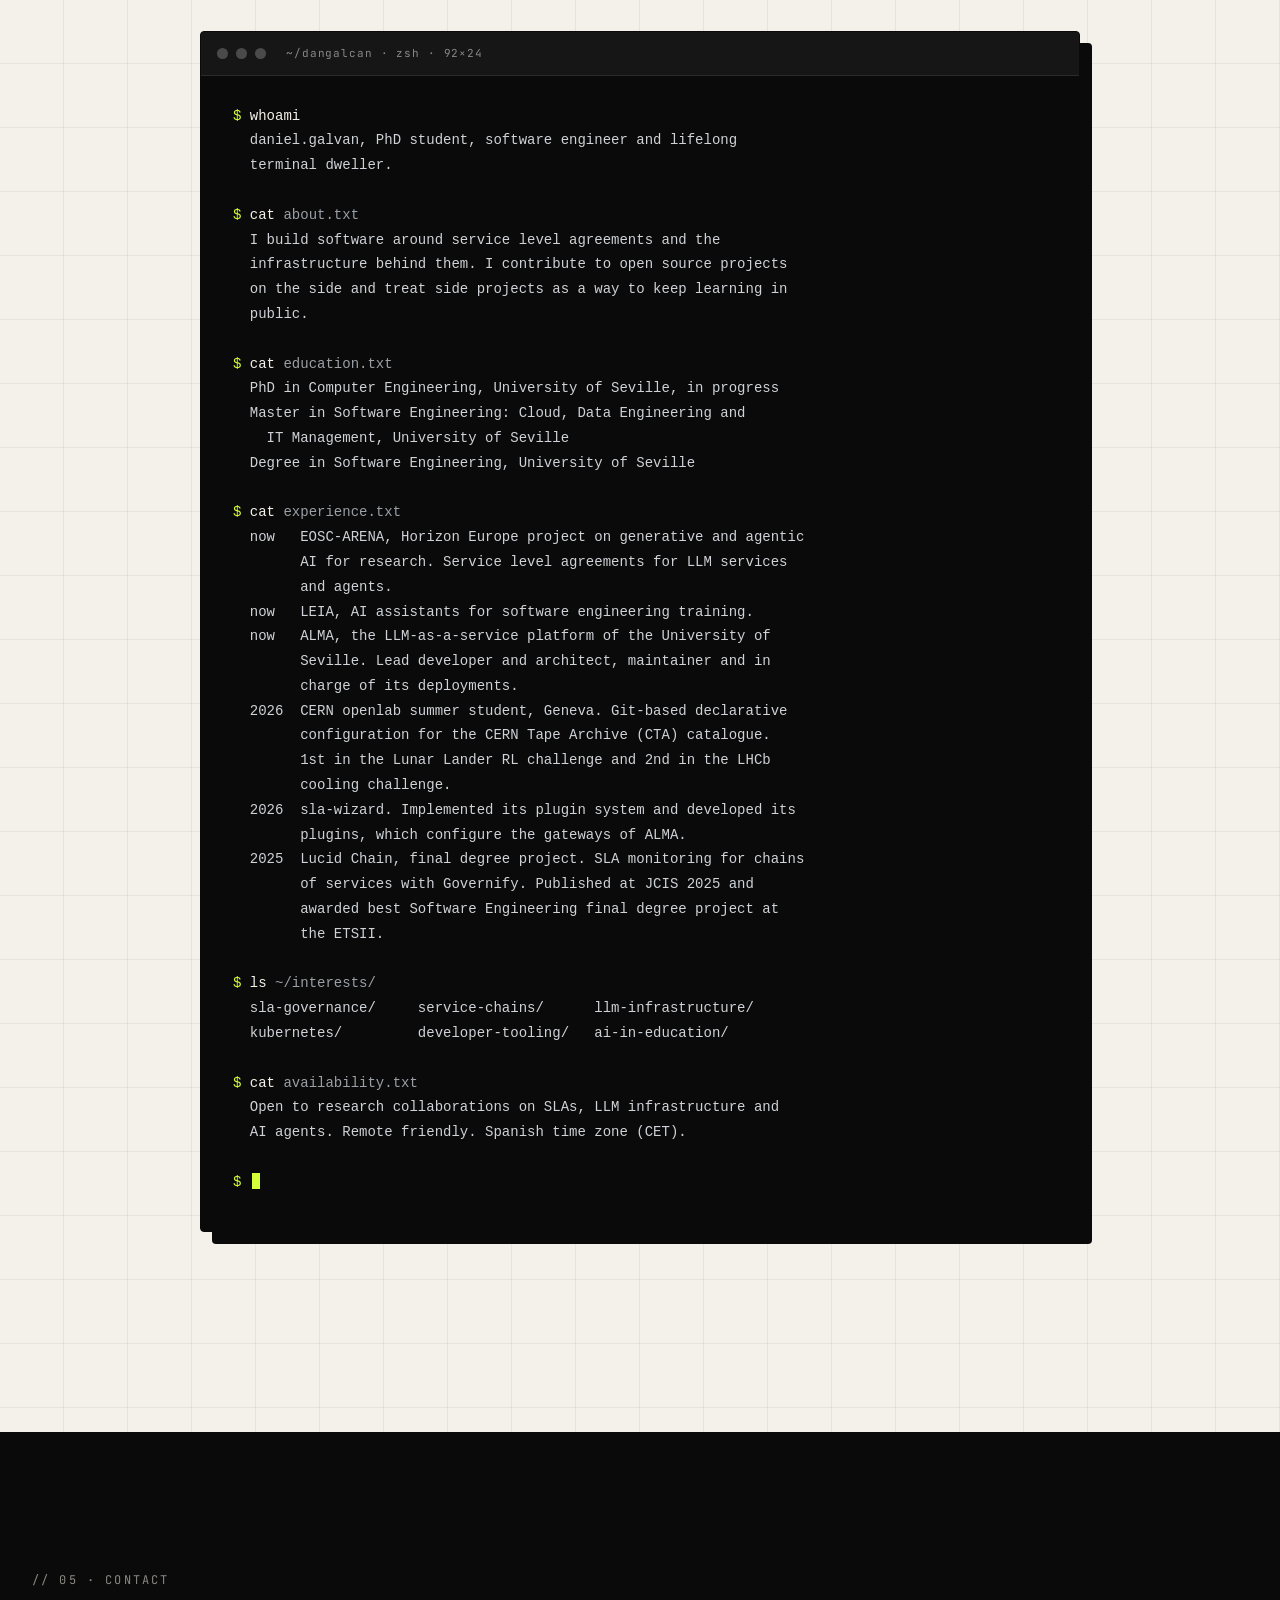
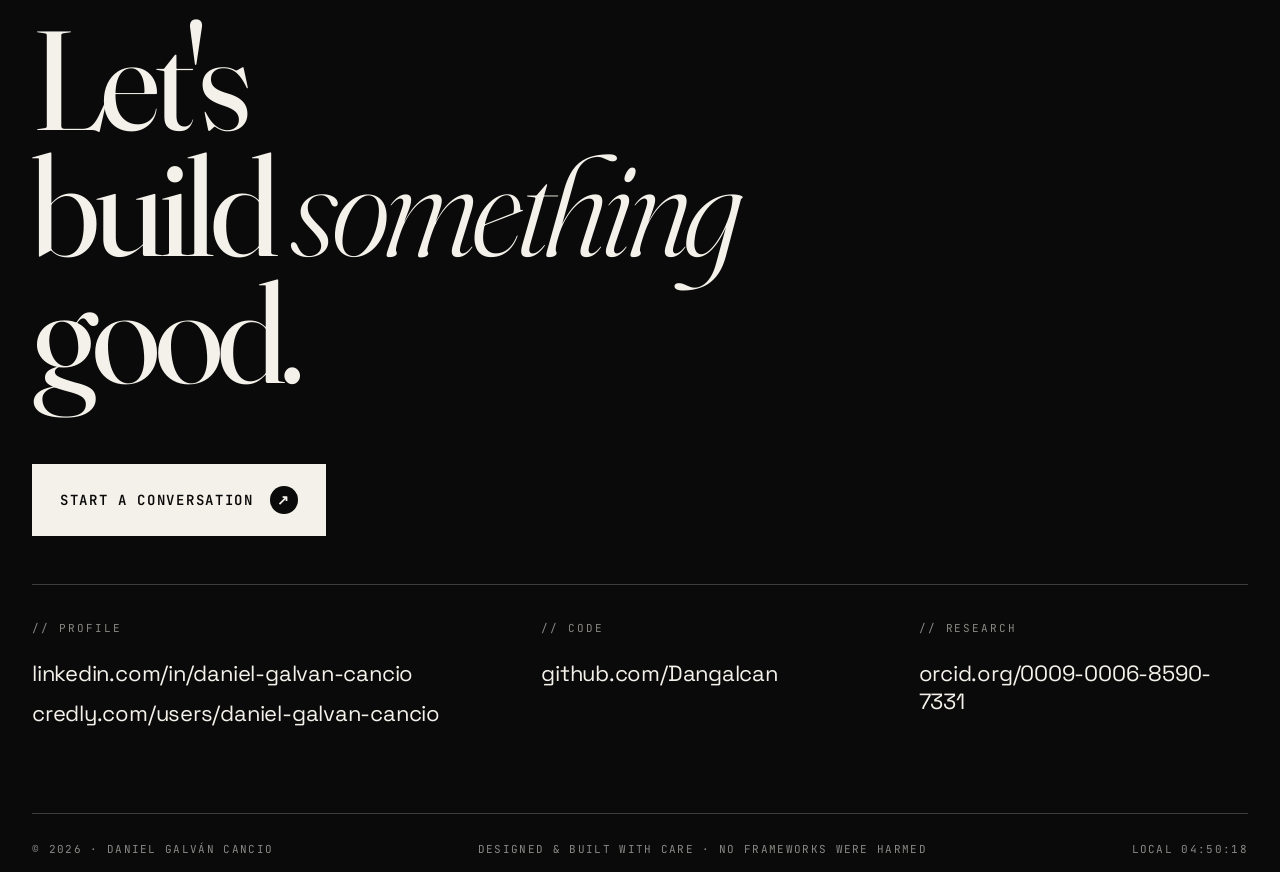
==== commit 0637f1ab: "feat: update canonical and Open Graph URLs for landing page" ====
--- a/index.html
+++ b/index.html
@@ -9,13 +9,13 @@
   <!-- Link previews. The site URL appears in canonical, og:url, og:image and
        the JSON-LD below, so change them together if the domain changes.
        The image is rendered from scripts/og/og.html by scripts/og/render.ps1. -->
-  <link rel="canonical" href="https://dangalcan.github.io/">
+  <link rel="canonical" href="https://dangalcan.github.io/dangalcan-landing/">
   <meta property="og:type" content="website">
   <meta property="og:site_name" content="Daniel Galván Cancio">
-  <meta property="og:url" content="https://dangalcan.github.io/">
+  <meta property="og:url" content="https://dangalcan.github.io/dangalcan-landing/">
   <meta property="og:title" content="Daniel Galván Cancio · PhD student &amp; software engineer">
   <meta property="og:description" content="Software that keeps its promises, from SLAs to LLM infrastructure and AI agents.">
-  <meta property="og:image" content="https://dangalcan.github.io/assets/img/og.png">
+  <meta property="og:image" content="https://dangalcan.github.io/dangalcan-landing/assets/img/og.png">
   <meta property="og:image:width" content="1200">
   <meta property="og:image:height" content="630">
   <meta property="og:image:alt" content="Daniel Galván Cancio, PhD student building software that keeps its promises">
@@ -25,8 +25,8 @@
     "@context": "https://schema.org",
     "@type": "Person",
     "name": "Daniel Galván Cancio",
-    "url": "https://dangalcan.github.io/",
-    "image": "https://dangalcan.github.io/assets/img/og.png",
+    "url": "https://dangalcan.github.io/dangalcan-landing/",
+    "image": "https://dangalcan.github.io/dangalcan-landing/assets/img/og.png",
     "jobTitle": "PhD student",
     "affiliation": { "@type": "CollegeOrUniversity", "name": "University of Seville" },
     "alumniOf": { "@type": "CollegeOrUniversity", "name": "University of Seville" },
@@ -482,10 +482,19 @@
         AI for research. Service level agreements for LLM services
         and agents.
   now   LEIA, AI assistants for software engineering training.
+  now   ALMA, the LLM-as-a-service platform of the University of
+        Seville. Lead developer and architect, maintainer and in
+        charge of its deployments.
   2026  CERN openlab summer student, Geneva. Git-based declarative
         configuration for the CERN Tape Archive (CTA) catalogue.
         1st in the Lunar Lander RL challenge and 2nd in the LHCb
         cooling challenge.
+  2026  sla-wizard. Implemented its plugin system and developed its
+        plugins, which configure the gateways of ALMA.
+  2025  Lucid Chain, final degree project. SLA monitoring for chains
+        of services with Governify. Published at JCIS 2025 and
+        awarded best Software Engineering final degree project at
+        the ETSII.
 
 <span class="terminal__prompt">$</span> <span class="terminal__cmd">ls</span> <span class="terminal__arg">~/interests/</span>
   sla-governance/     service-chains/      llm-infrastructure/
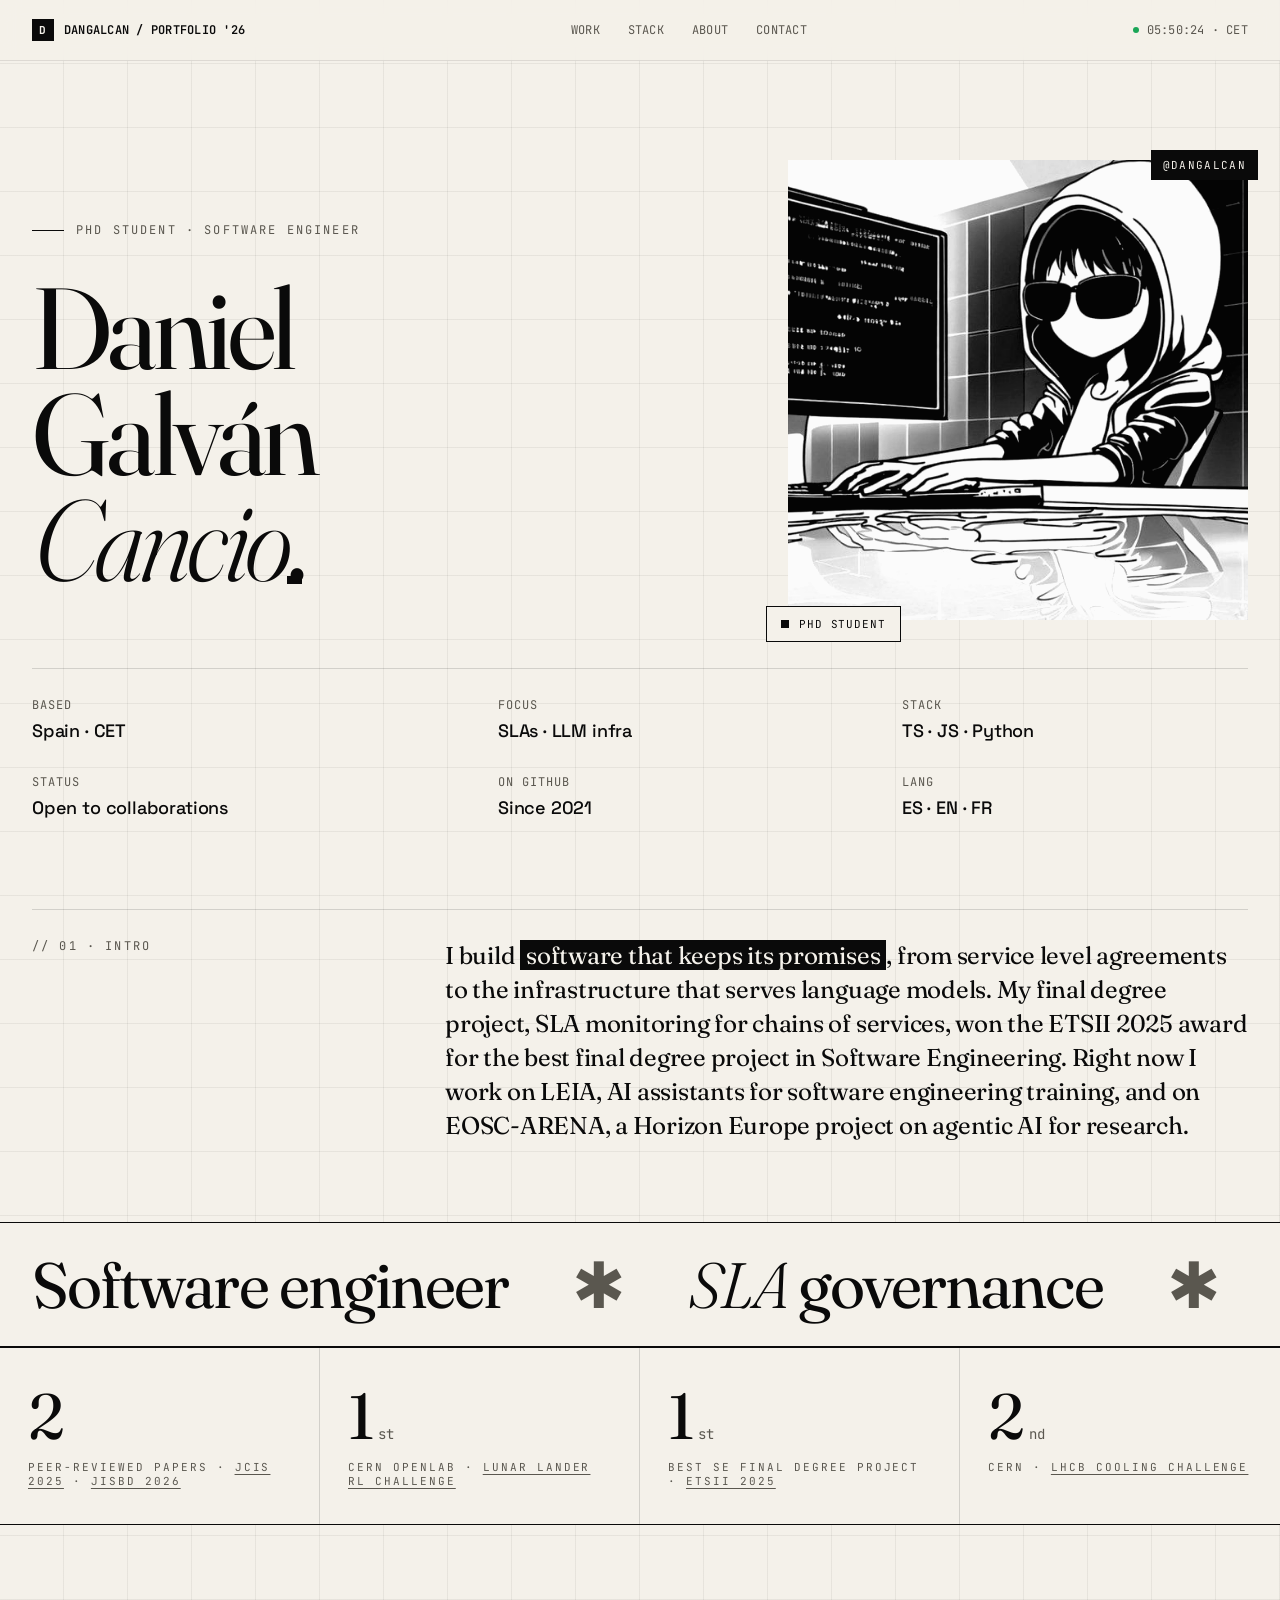
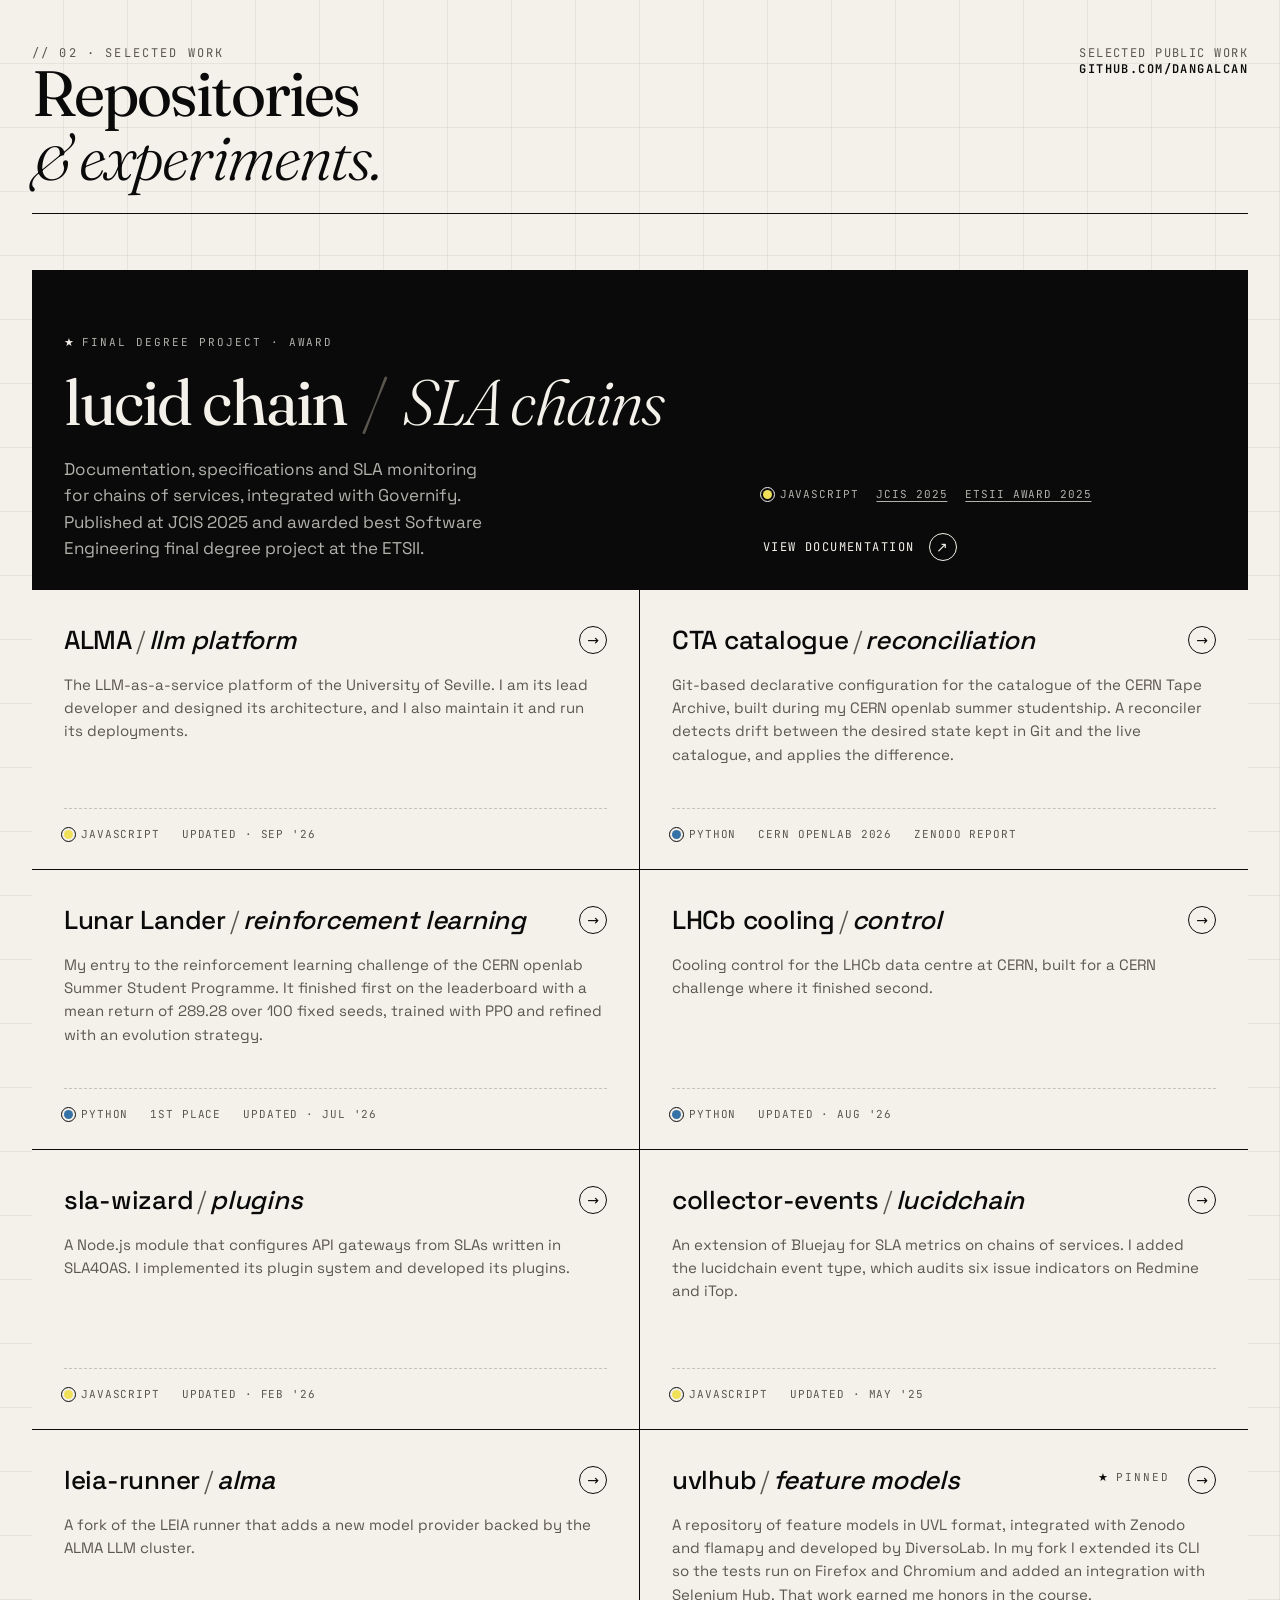
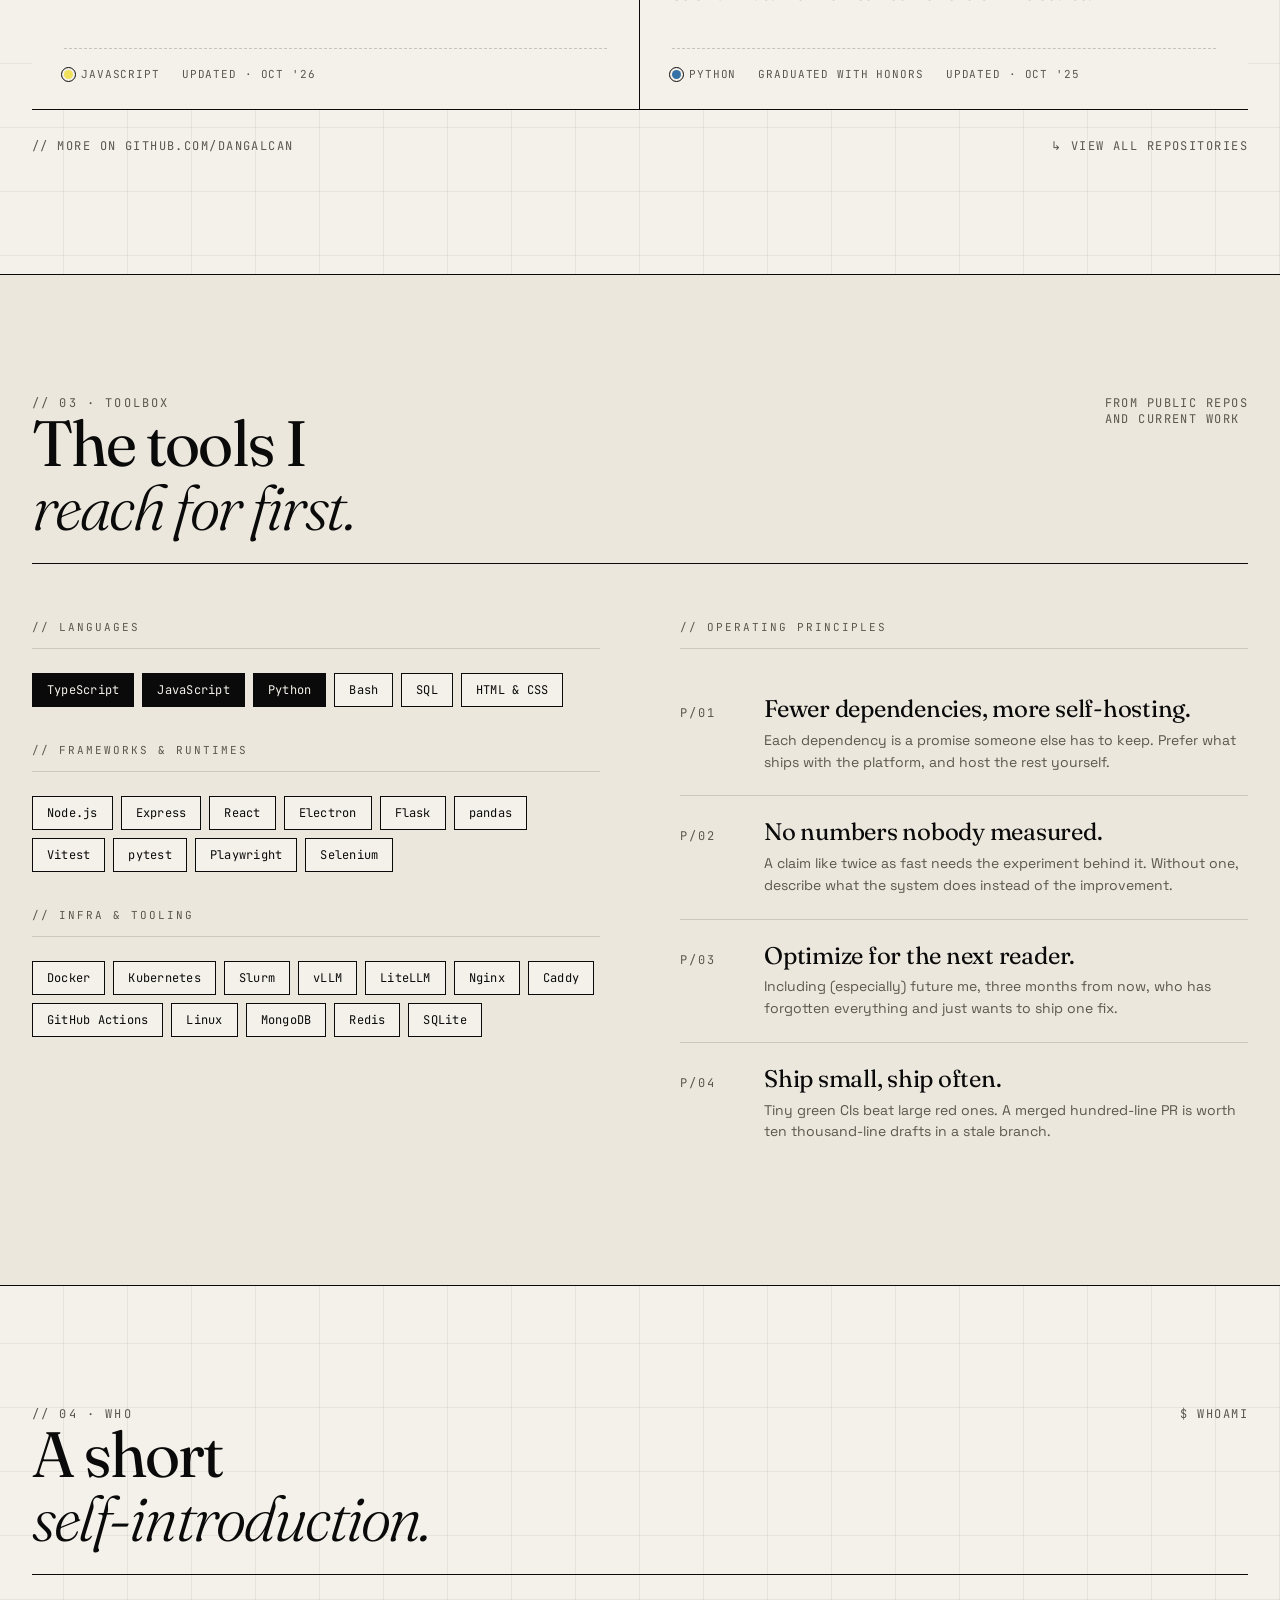
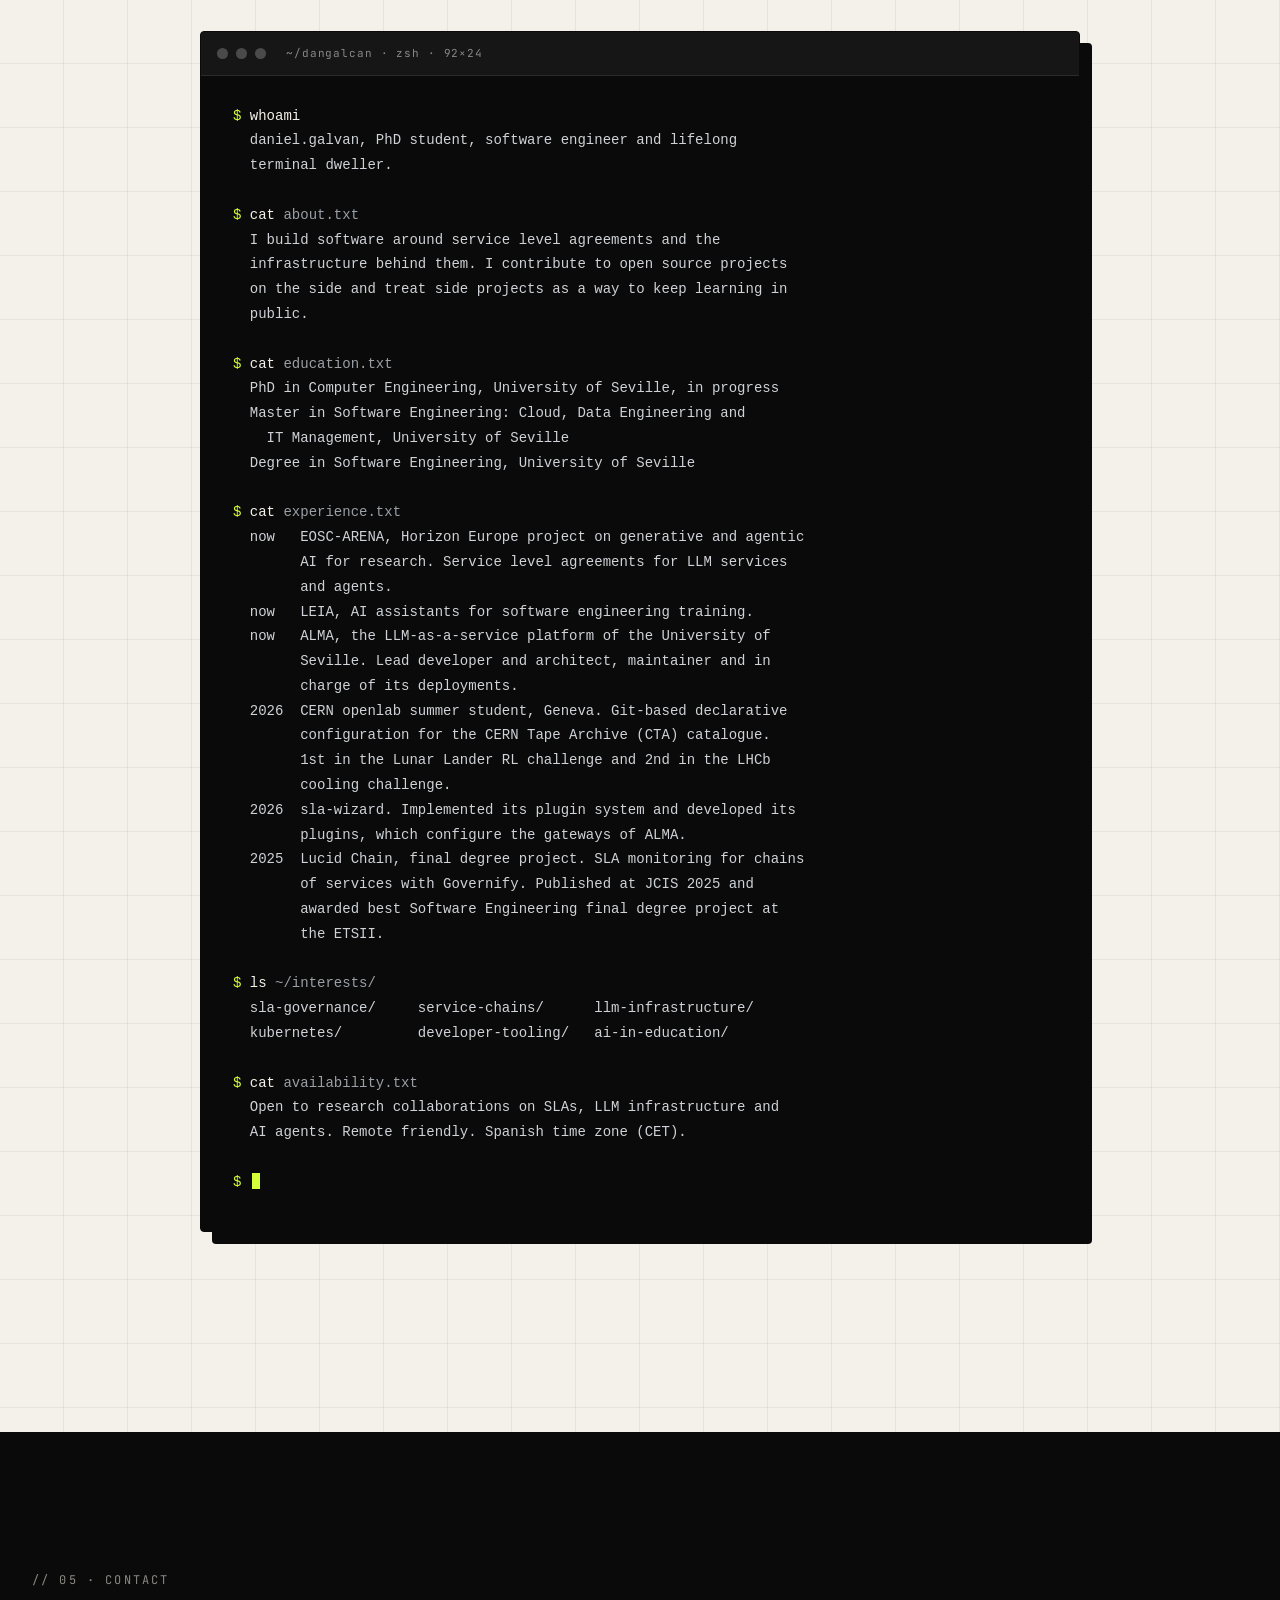
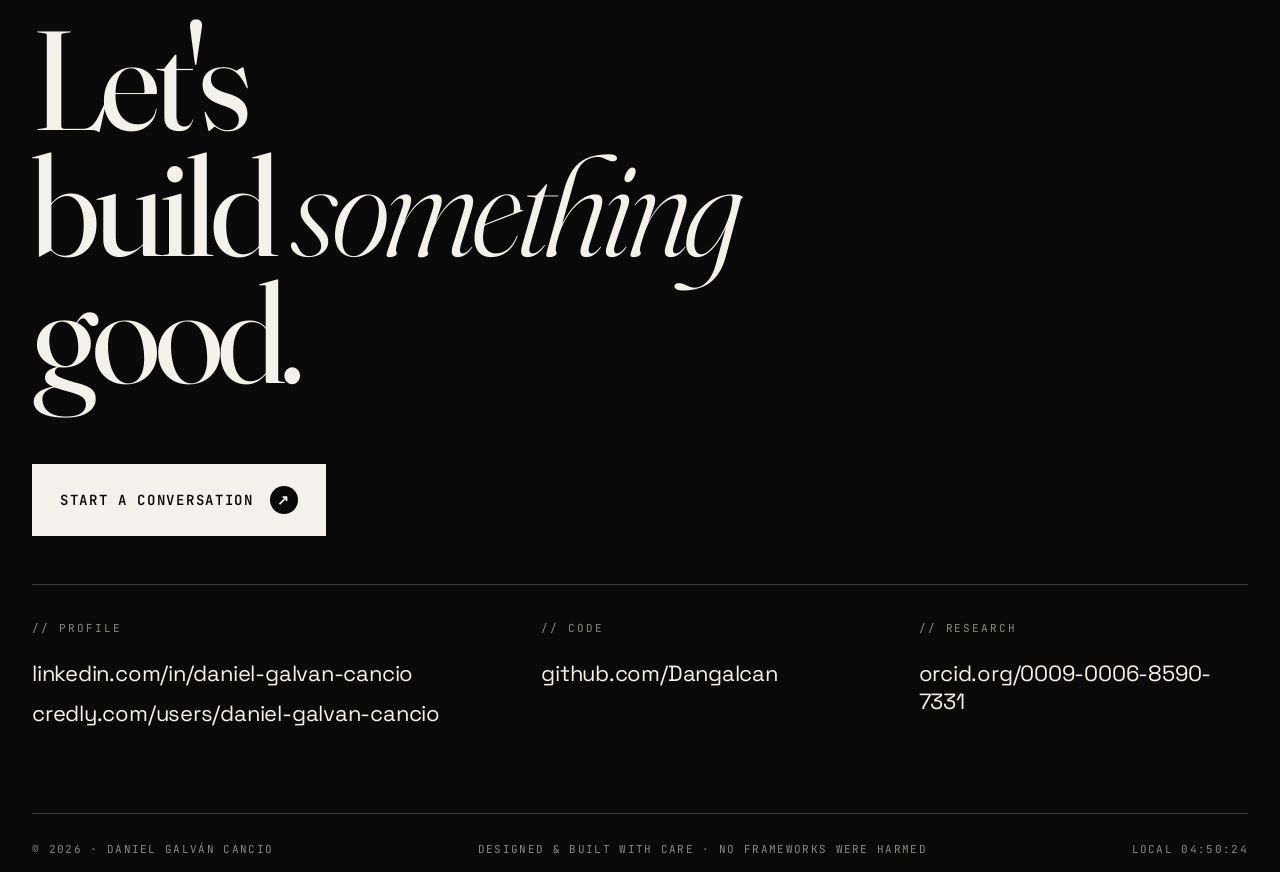
==== commit b3262da4: "feat: update URLs to reflect custom domain and improve link previews" ====
--- a/index.html
+++ b/index.html
@@ -9,13 +9,13 @@
   <!-- Link previews. The site URL appears in canonical, og:url, og:image and
        the JSON-LD below, so change them together if the domain changes.
        The image is rendered from scripts/og/og.html by scripts/og/render.ps1. -->
-  <link rel="canonical" href="https://dangalcan.github.io/dangalcan-landing/">
+  <link rel="canonical" href="https://dangalcan.com/">
   <meta property="og:type" content="website">
   <meta property="og:site_name" content="Daniel Galván Cancio">
-  <meta property="og:url" content="https://dangalcan.github.io/dangalcan-landing/">
+  <meta property="og:url" content="https://dangalcan.com/">
   <meta property="og:title" content="Daniel Galván Cancio · PhD student &amp; software engineer">
   <meta property="og:description" content="Software that keeps its promises, from SLAs to LLM infrastructure and AI agents.">
-  <meta property="og:image" content="https://dangalcan.github.io/dangalcan-landing/assets/img/og.png">
+  <meta property="og:image" content="https://dangalcan.com/assets/img/og.png">
   <meta property="og:image:width" content="1200">
   <meta property="og:image:height" content="630">
   <meta property="og:image:alt" content="Daniel Galván Cancio, PhD student building software that keeps its promises">
@@ -25,8 +25,8 @@
     "@context": "https://schema.org",
     "@type": "Person",
     "name": "Daniel Galván Cancio",
-    "url": "https://dangalcan.github.io/dangalcan-landing/",
-    "image": "https://dangalcan.github.io/dangalcan-landing/assets/img/og.png",
+    "url": "https://dangalcan.com/",
+    "image": "https://dangalcan.com/assets/img/og.png",
     "jobTitle": "PhD student",
     "affiliation": { "@type": "CollegeOrUniversity", "name": "University of Seville" },
     "alumniOf": { "@type": "CollegeOrUniversity", "name": "University of Seville" },
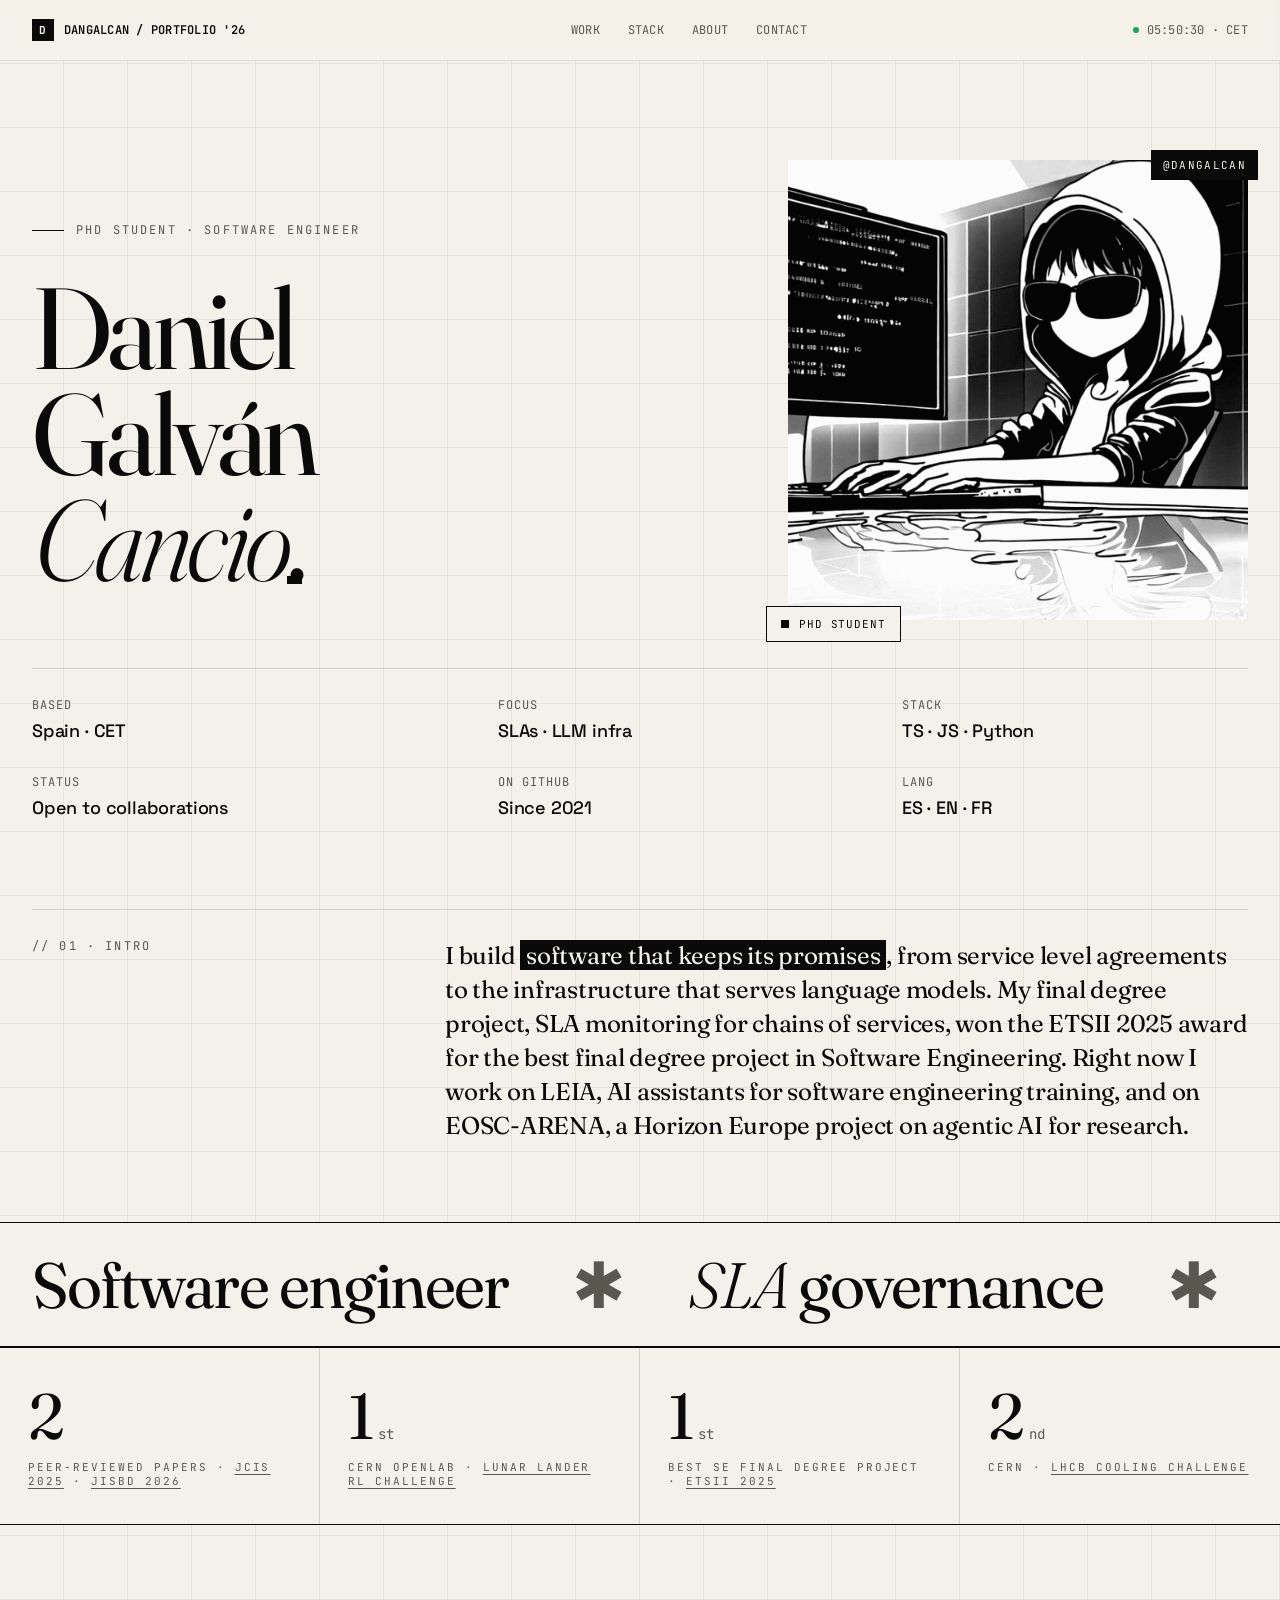
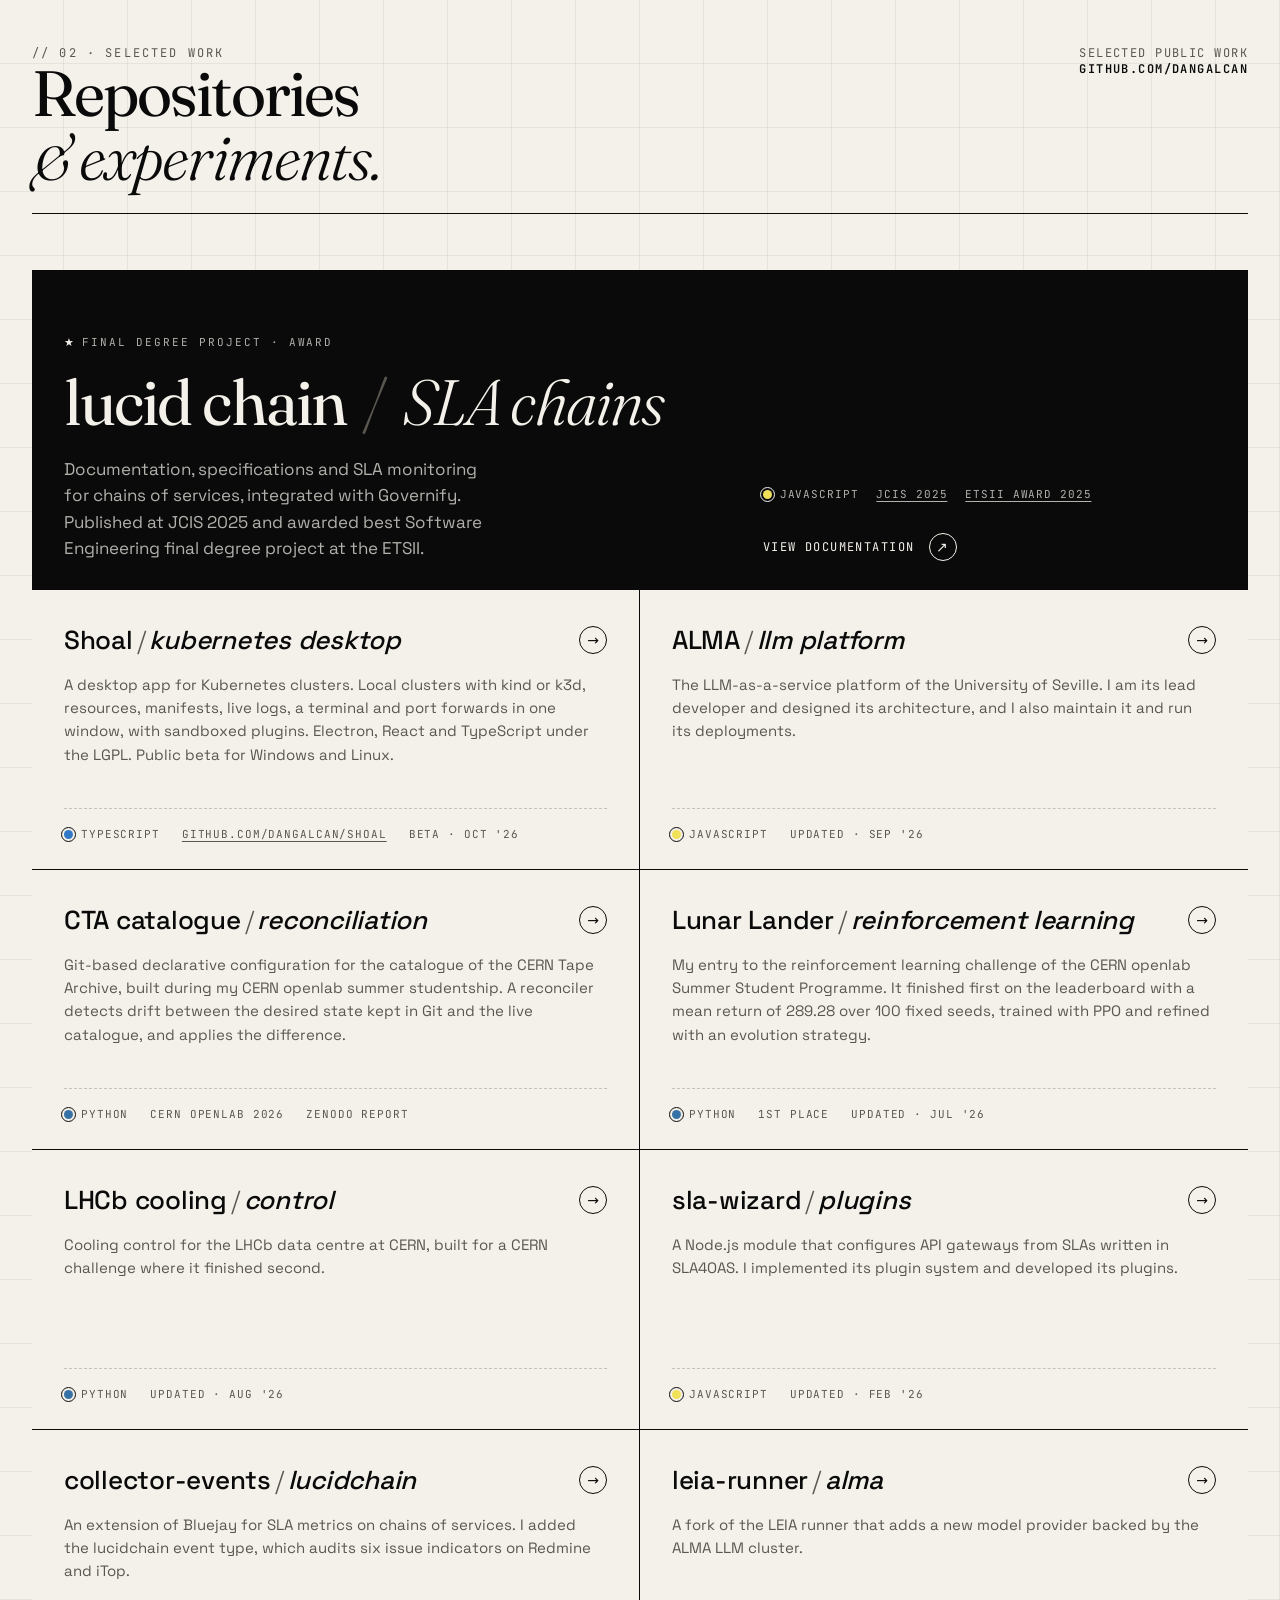
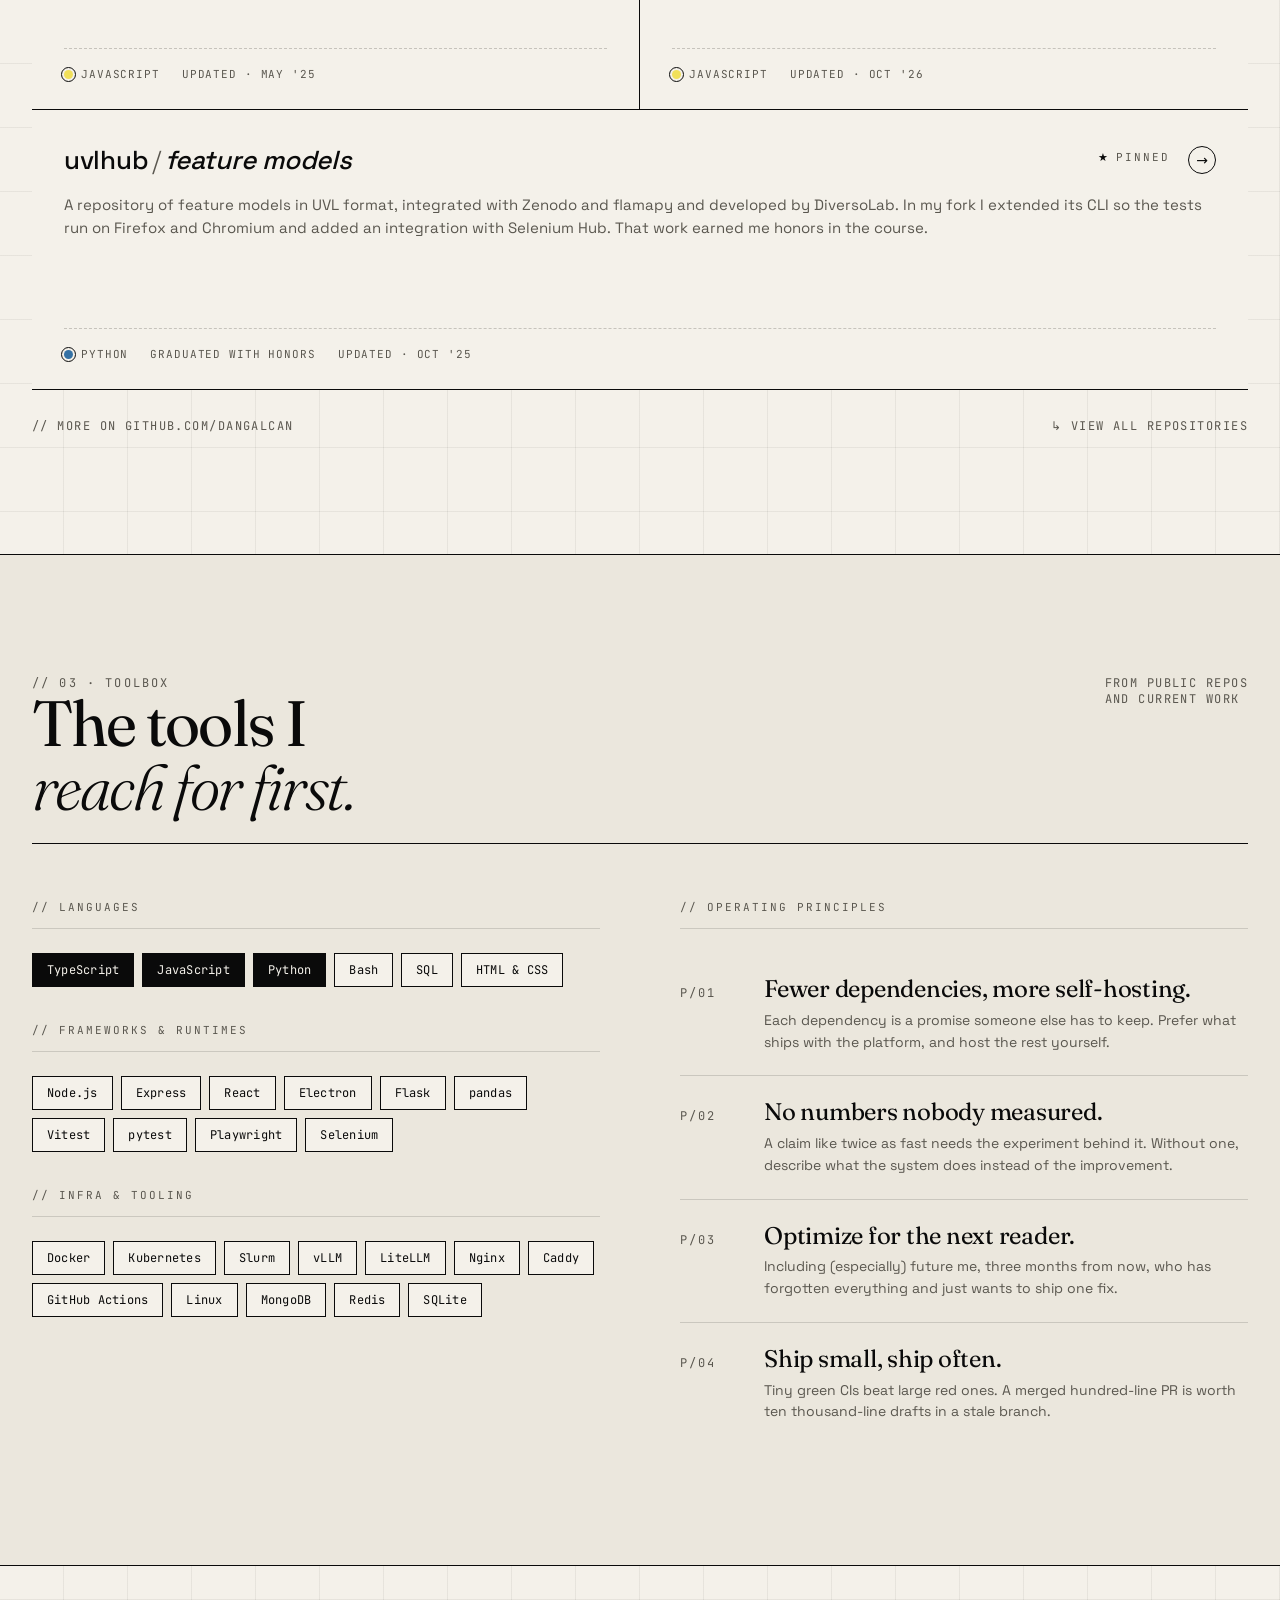
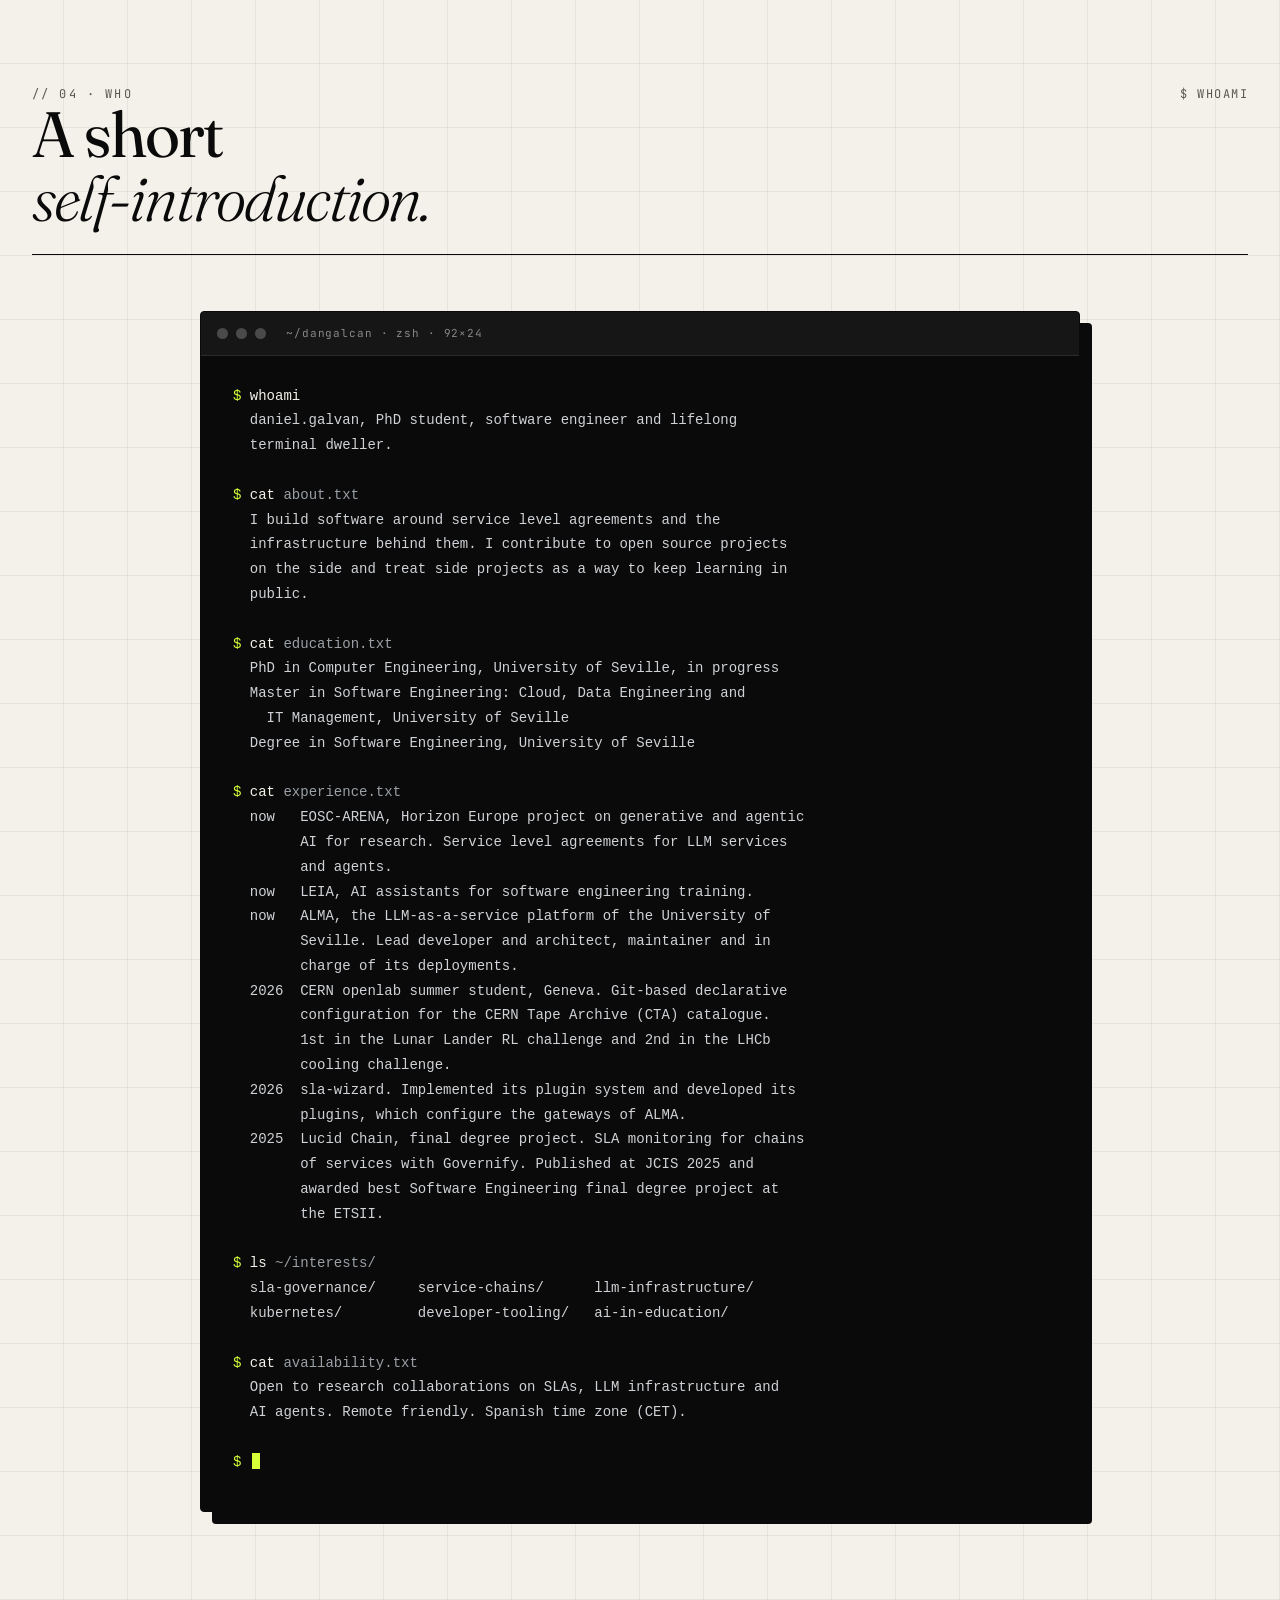
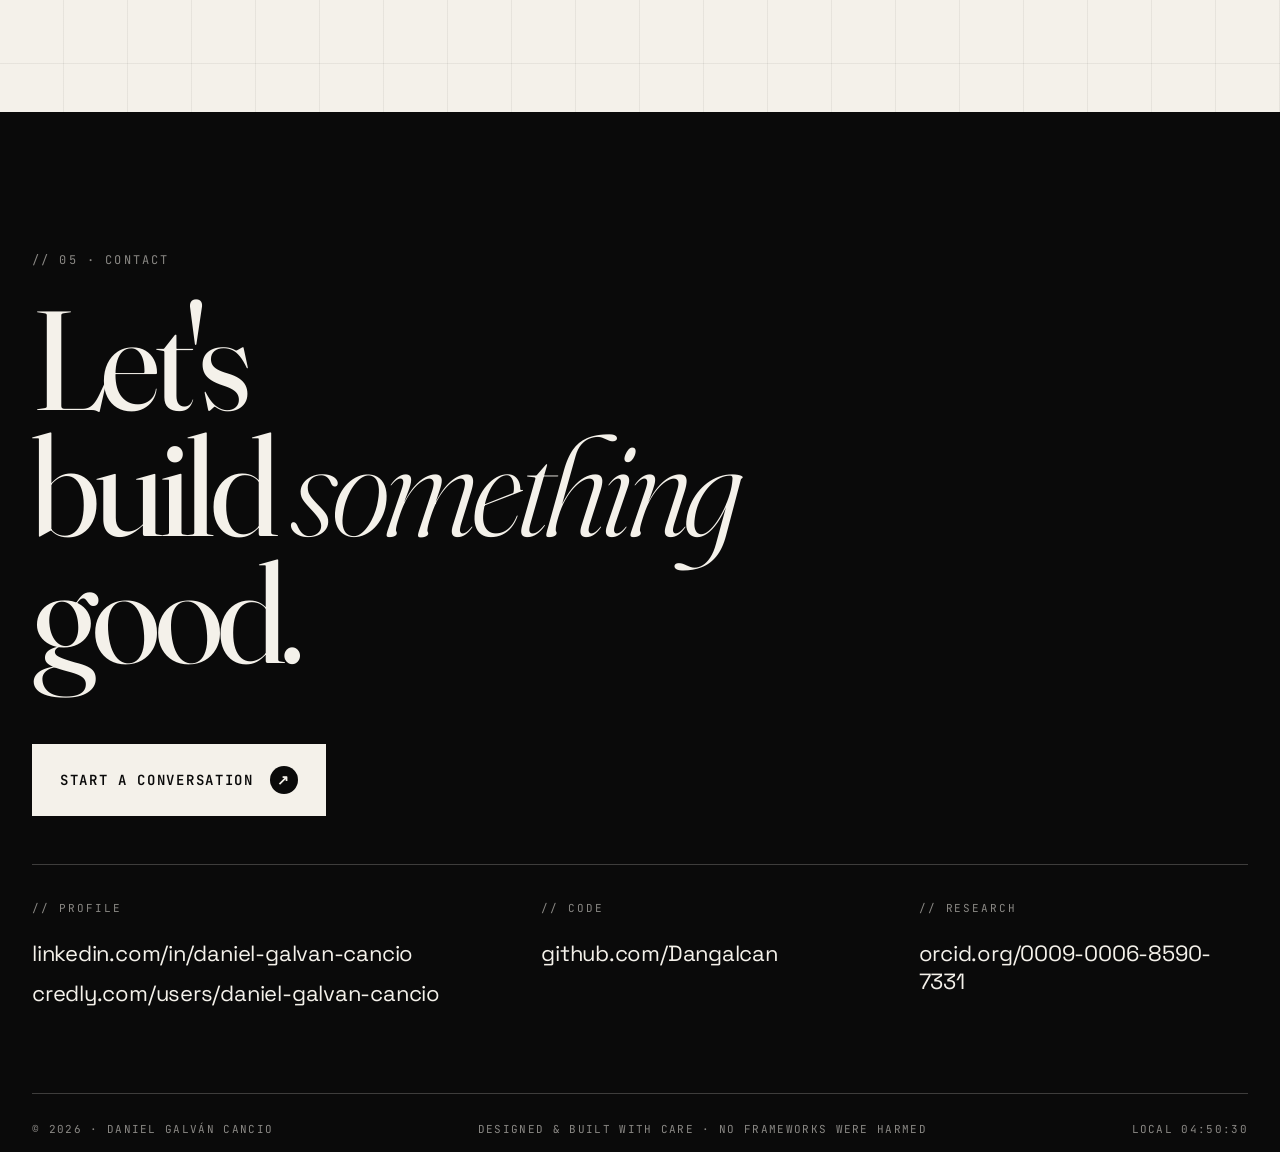
==== commit b442c989: "feat: add Shoal to the selected work Shoal, the desktop app for Kubernetes clusters, went public tod" ====
--- a/index.html
+++ b/index.html
@@ -200,6 +200,26 @@
       <article class="repo-card">
         <div class="repo-card__head">
           <h3 class="repo-card__title">
+            <a href="https://shoal.dangalcan.com">Shoal<span class="repo-card__slash">/</span><em>kubernetes desktop</em></a>
+          </h3>
+          <span class="repo-card__arrow" aria-hidden="true">→</span>
+        </div>
+        <p class="repo-card__desc">
+          A desktop app for Kubernetes clusters. Local clusters with kind or
+          k3d, resources, manifests, live logs, a terminal and port forwards
+          in one window, with sandboxed plugins. Electron, React and
+          TypeScript under the LGPL. Public beta for Windows and Linux.
+        </p>
+        <ul class="repo-card__meta label">
+          <li class="repo-card__lang" data-lang="typescript">TypeScript</li>
+          <li><a href="https://github.com/Dangalcan/shoal">github.com/Dangalcan/shoal</a></li>
+          <li>Beta · Oct '26</li>
+        </ul>
+      </article>
+
+      <article class="repo-card">
+        <div class="repo-card__head">
+          <h3 class="repo-card__title">
             <a href="https://github.com/alma-org">ALMA<span class="repo-card__slash">/</span><em>llm platform</em></a>
           </h3>
           <span class="repo-card__arrow" aria-hidden="true">→</span>
